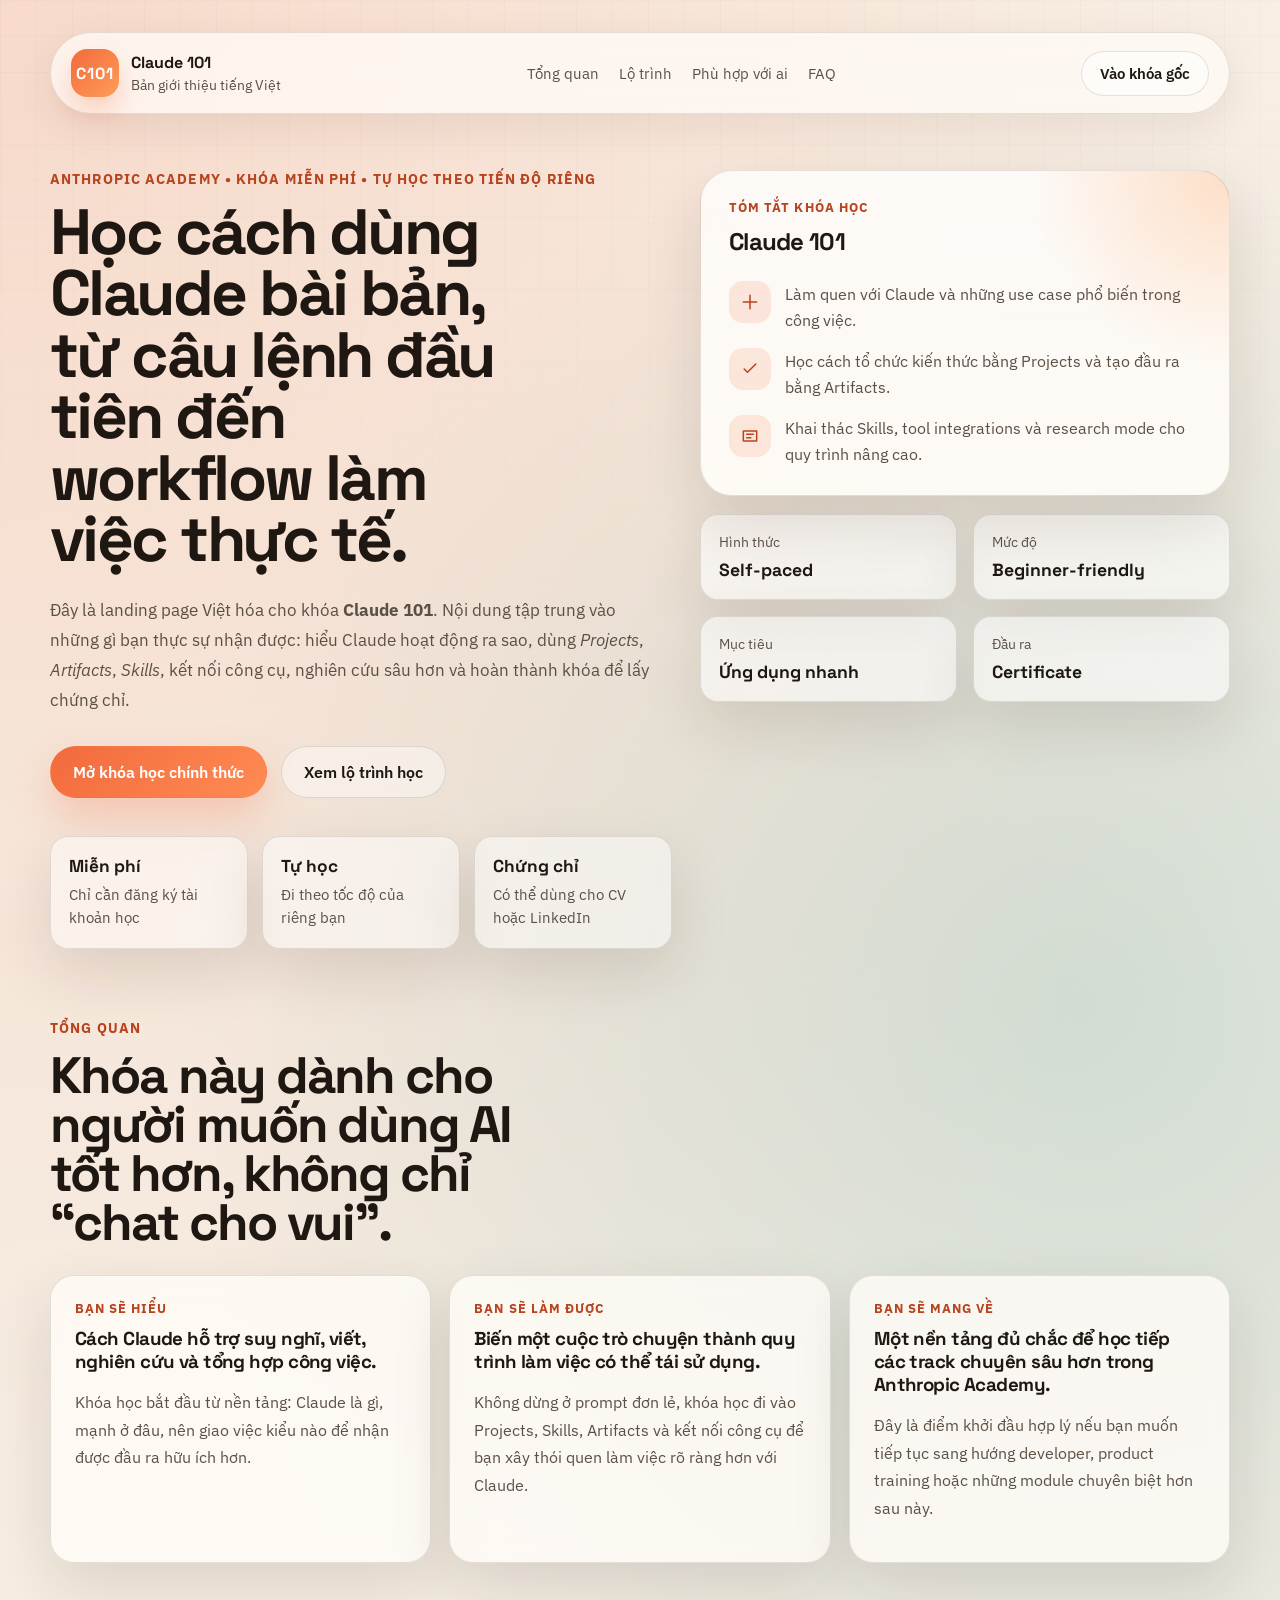
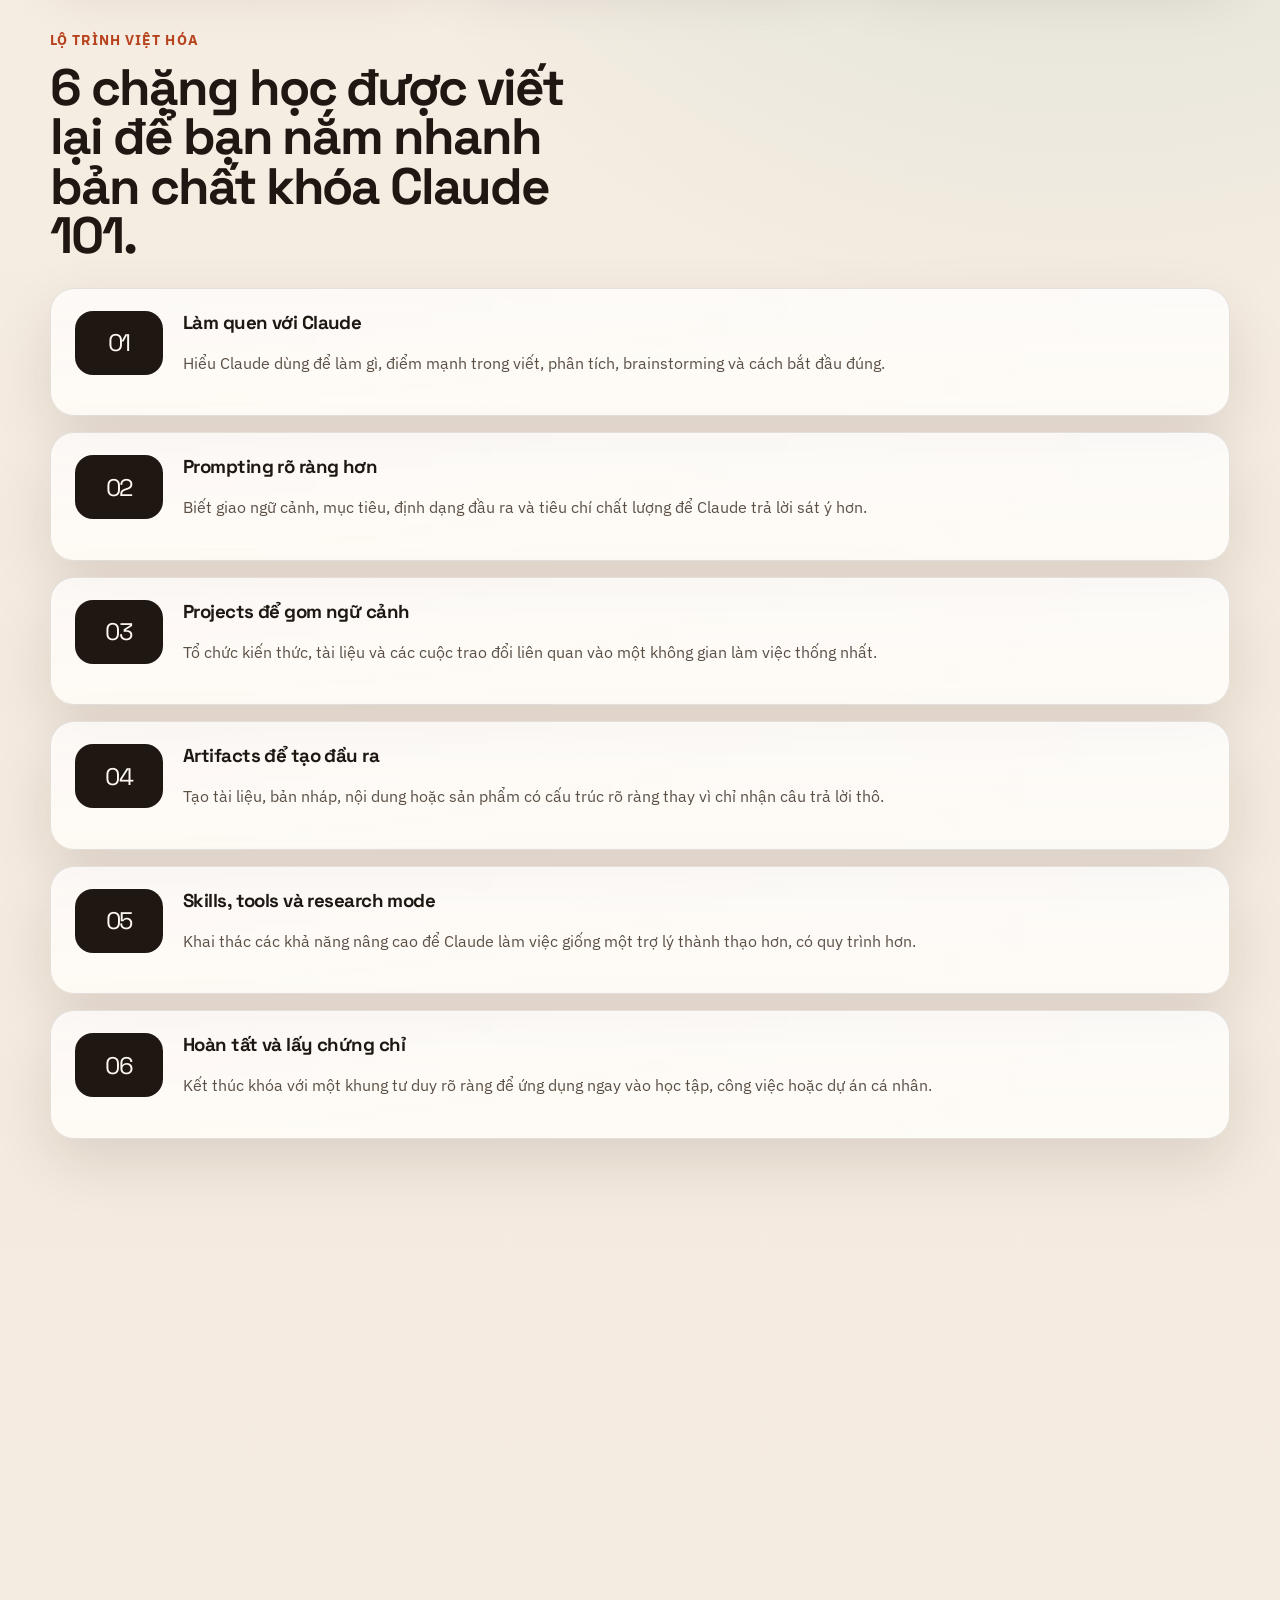
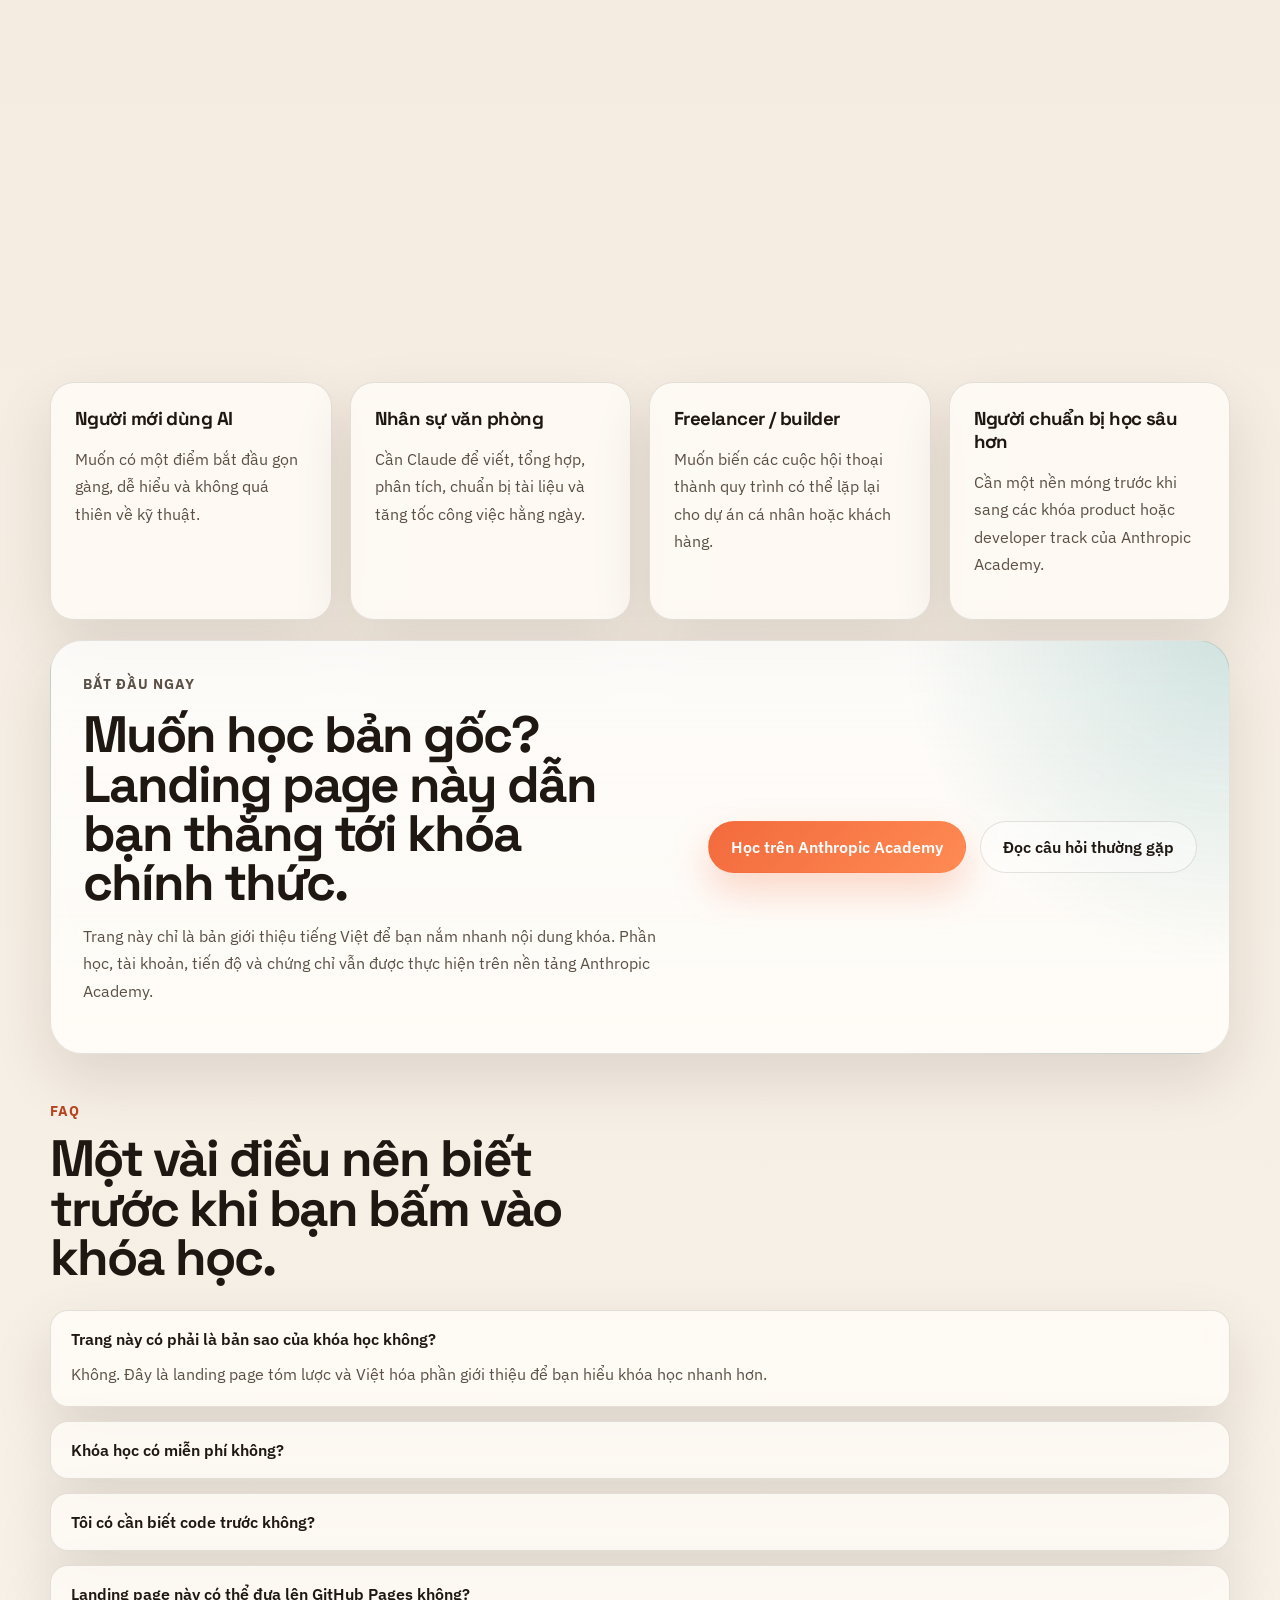
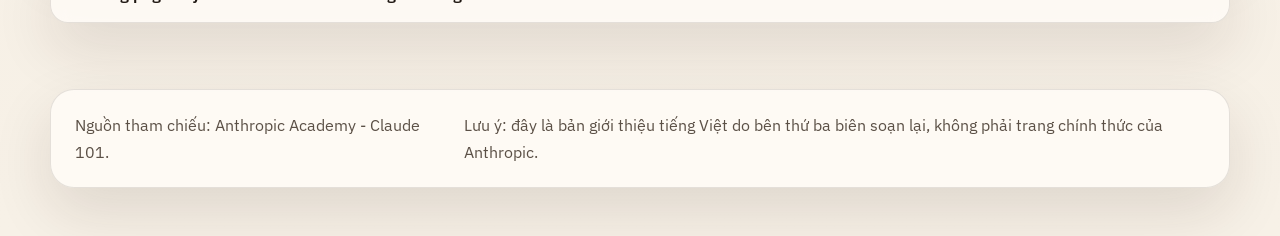
==== index.html @ 6058b3a5 "Add Claude 101 Vietnamese landing page" ====
<!DOCTYPE html>
<html lang="vi">
<head>
  <meta charset="UTF-8">
  <meta name="viewport" content="width=device-width, initial-scale=1.0">
  <title>Claude 101 | Landing Page Việt Hóa</title>
  <meta
    name="description"
    content="Landing page tiếng Việt cho khóa học Claude 101 từ Anthropic Academy: tóm lược nội dung, lộ trình học, giá trị nhận được và đường dẫn học chính thức."
  >
  <meta name="theme-color" content="#f26a3d">
  <meta property="og:title" content="Claude 101 | Landing Page Việt Hóa">
  <meta
    property="og:description"
    content="Tìm hiểu khóa Claude 101 bằng tiếng Việt với phần giới thiệu, lộ trình và nút truy cập khóa học gốc."
  >
  <meta property="og:type" content="website">
  <link rel="preconnect" href="https://fonts.googleapis.com">
  <link rel="preconnect" href="https://fonts.gstatic.com" crossorigin>
  <link
    href="https://fonts.googleapis.com/css2?family=IBM+Plex+Sans:wght@400;500;600;700&family=Space+Grotesk:wght@500;700&display=swap"
    rel="stylesheet"
  >
  <link rel="stylesheet" href="./styles.css">
</head>
<body>
  <div class="page-shell">
    <header class="site-header">
      <nav class="topbar">
        <a class="brand" href="#top" aria-label="Claude 101 tiếng Việt">
          <span class="brand-mark">C101</span>
          <span class="brand-copy">
            <strong>Claude 101</strong>
            <span>Bản giới thiệu tiếng Việt</span>
          </span>
        </a>

        <div class="topbar-links">
          <a href="#overview">Tổng quan</a>
          <a href="#curriculum">Lộ trình</a>
          <a href="#audience">Phù hợp với ai</a>
          <a href="#faq">FAQ</a>
        </div>

        <a class="button button-small button-ghost" href="https://anthropic.skilljar.com/claude-101" target="_blank" rel="noreferrer">
          Vào khóa gốc
        </a>
      </nav>
    </header>

    <main id="top">
      <section class="hero">
        <div class="hero-copy" data-reveal>
          <p class="eyebrow">Anthropic Academy • khóa miễn phí • tự học theo tiến độ riêng</p>
          <h1>Học cách dùng Claude bài bản, từ câu lệnh đầu tiên đến workflow làm việc thực tế.</h1>
          <p class="hero-text">
            Đây là landing page Việt hóa cho khóa <strong>Claude 101</strong>. Nội dung tập trung vào
            những gì bạn thực sự nhận được: hiểu Claude hoạt động ra sao, dùng
            <em>Projects</em>, <em>Artifacts</em>, <em>Skills</em>, kết nối công cụ, nghiên cứu sâu
            hơn và hoàn thành khóa để lấy chứng chỉ.
          </p>

          <div class="hero-actions">
            <a class="button button-primary" href="https://anthropic.skilljar.com/claude-101" target="_blank" rel="noreferrer">
              Mở khóa học chính thức
            </a>
            <a class="button button-secondary" href="#curriculum">
              Xem lộ trình học
            </a>
          </div>

          <div class="hero-proof">
            <div>
              <strong>Miễn phí</strong>
              <span>Chỉ cần đăng ký tài khoản học</span>
            </div>
            <div>
              <strong>Tự học</strong>
              <span>Đi theo tốc độ của riêng bạn</span>
            </div>
            <div>
              <strong>Chứng chỉ</strong>
              <span>Có thể dùng cho CV hoặc LinkedIn</span>
            </div>
          </div>
        </div>

        <aside class="hero-panel" data-reveal>
          <div class="info-card card-accent">
            <p class="card-label">Tóm tắt khóa học</p>
            <h2>Claude 101</h2>
            <ul class="feature-list">
              <li>
                <span class="feature-icon" aria-hidden="true">
                  <svg viewBox="0 0 24 24"><path d="M4 12h16M12 4v16"></path></svg>
                </span>
                Làm quen với Claude và những use case phổ biến trong công việc.
              </li>
              <li>
                <span class="feature-icon" aria-hidden="true">
                  <svg viewBox="0 0 24 24"><path d="m5 12 4 4L19 6"></path></svg>
                </span>
                Học cách tổ chức kiến thức bằng Projects và tạo đầu ra bằng Artifacts.
              </li>
              <li>
                <span class="feature-icon" aria-hidden="true">
                  <svg viewBox="0 0 24 24"><path d="M4 6h16v12H4z"></path><path d="M8 10h8M8 14h5"></path></svg>
                </span>
                Khai thác Skills, tool integrations và research mode cho quy trình nâng cao.
              </li>
            </ul>
          </div>

          <div class="metrics-grid">
            <article class="mini-card">
              <span>Hình thức</span>
              <strong>Self-paced</strong>
            </article>
            <article class="mini-card">
              <span>Mức độ</span>
              <strong>Beginner-friendly</strong>
            </article>
            <article class="mini-card">
              <span>Mục tiêu</span>
              <strong>Ứng dụng nhanh</strong>
            </article>
            <article class="mini-card">
              <span>Đầu ra</span>
              <strong>Certificate</strong>
            </article>
          </div>
        </aside>
      </section>

      <section class="section section-grid" id="overview">
        <div class="section-heading" data-reveal>
          <p class="eyebrow">Tổng quan</p>
          <h2>Khóa này dành cho người muốn dùng AI tốt hơn, không chỉ “chat cho vui”.</h2>
        </div>

        <div class="overview-grid">
          <article class="glass-card" data-reveal>
            <p class="card-kicker">Bạn sẽ hiểu</p>
            <h3>Cách Claude hỗ trợ suy nghĩ, viết, nghiên cứu và tổng hợp công việc.</h3>
            <p>
              Khóa học bắt đầu từ nền tảng: Claude là gì, mạnh ở đâu, nên giao việc kiểu nào để
              nhận được đầu ra hữu ích hơn.
            </p>
          </article>

          <article class="glass-card" data-reveal>
            <p class="card-kicker">Bạn sẽ làm được</p>
            <h3>Biến một cuộc trò chuyện thành quy trình làm việc có thể tái sử dụng.</h3>
            <p>
              Không dừng ở prompt đơn lẻ, khóa học đi vào Projects, Skills, Artifacts và kết nối công cụ
              để bạn xây thói quen làm việc rõ ràng hơn với Claude.
            </p>
          </article>

          <article class="glass-card" data-reveal>
            <p class="card-kicker">Bạn sẽ mang về</p>
            <h3>Một nền tảng đủ chắc để học tiếp các track chuyên sâu hơn trong Anthropic Academy.</h3>
            <p>
              Đây là điểm khởi đầu hợp lý nếu bạn muốn tiếp tục sang hướng developer, product training
              hoặc những module chuyên biệt hơn sau này.
            </p>
          </article>
        </div>
      </section>

      <section class="section" id="curriculum">
        <div class="section-heading" data-reveal>
          <p class="eyebrow">Lộ trình Việt hóa</p>
          <h2>6 chặng học được viết lại để bạn nắm nhanh bản chất khóa Claude 101.</h2>
        </div>

        <div class="timeline">
          <article class="timeline-item" data-reveal>
            <span class="timeline-index">01</span>
            <div>
              <h3>Làm quen với Claude</h3>
              <p>Hiểu Claude dùng để làm gì, điểm mạnh trong viết, phân tích, brainstorming và cách bắt đầu đúng.</p>
            </div>
          </article>

          <article class="timeline-item" data-reveal>
            <span class="timeline-index">02</span>
            <div>
              <h3>Prompting rõ ràng hơn</h3>
              <p>Biết giao ngữ cảnh, mục tiêu, định dạng đầu ra và tiêu chí chất lượng để Claude trả lời sát ý hơn.</p>
            </div>
          </article>

          <article class="timeline-item" data-reveal>
            <span class="timeline-index">03</span>
            <div>
              <h3>Projects để gom ngữ cảnh</h3>
              <p>Tổ chức kiến thức, tài liệu và các cuộc trao đổi liên quan vào một không gian làm việc thống nhất.</p>
            </div>
          </article>

          <article class="timeline-item" data-reveal>
            <span class="timeline-index">04</span>
            <div>
              <h3>Artifacts để tạo đầu ra</h3>
              <p>Tạo tài liệu, bản nháp, nội dung hoặc sản phẩm có cấu trúc rõ ràng thay vì chỉ nhận câu trả lời thô.</p>
            </div>
          </article>

          <article class="timeline-item" data-reveal>
            <span class="timeline-index">05</span>
            <div>
              <h3>Skills, tools và research mode</h3>
              <p>Khai thác các khả năng nâng cao để Claude làm việc giống một trợ lý thành thạo hơn, có quy trình hơn.</p>
            </div>
          </article>

          <article class="timeline-item" data-reveal>
            <span class="timeline-index">06</span>
            <div>
              <h3>Hoàn tất và lấy chứng chỉ</h3>
              <p>Kết thúc khóa với một khung tư duy rõ ràng để ứng dụng ngay vào học tập, công việc hoặc dự án cá nhân.</p>
            </div>
          </article>
        </div>
      </section>

      <section class="section split-section">
        <div class="section-heading" data-reveal>
          <p class="eyebrow">Bạn nhận được gì</p>
          <h2>Một khóa nhập môn nhưng đủ thực dụng để dùng ngay sau khi học xong.</h2>
        </div>

        <div class="split-grid">
          <article class="result-card" data-reveal>
            <h3>Ba năng lực cốt lõi</h3>
            <ul>
              <li>Biết cách đặt bài toán để Claude hỗ trợ tốt hơn.</li>
              <li>Tổ chức ngữ cảnh và tài nguyên bằng Projects.</li>
              <li>Tạo đầu ra có thể chia sẻ, chỉnh sửa và tái sử dụng.</li>
            </ul>
          </article>

          <article class="result-card" data-reveal>
            <h3>Bộ tính năng đáng chú ý</h3>
            <ul>
              <li>Artifacts cho tài liệu và nội dung hoàn chỉnh hơn.</li>
              <li>Skills và tool integrations cho workflow nâng cao.</li>
              <li>Research mode cho các tác vụ đào sâu thông tin.</li>
            </ul>
          </article>
        </div>
      </section>

      <section class="section" id="audience">
        <div class="section-heading" data-reveal>
          <p class="eyebrow">Phù hợp với ai</p>
          <h2>Nếu bạn thuộc một trong bốn nhóm này, khóa học sẽ rất đáng bắt đầu.</h2>
        </div>

        <div class="audience-grid">
          <article class="audience-card" data-reveal>
            <h3>Người mới dùng AI</h3>
            <p>Muốn có một điểm bắt đầu gọn gàng, dễ hiểu và không quá thiên về kỹ thuật.</p>
          </article>
          <article class="audience-card" data-reveal>
            <h3>Nhân sự văn phòng</h3>
            <p>Cần Claude để viết, tổng hợp, phân tích, chuẩn bị tài liệu và tăng tốc công việc hằng ngày.</p>
          </article>
          <article class="audience-card" data-reveal>
            <h3>Freelancer / builder</h3>
            <p>Muốn biến các cuộc hội thoại thành quy trình có thể lặp lại cho dự án cá nhân hoặc khách hàng.</p>
          </article>
          <article class="audience-card" data-reveal>
            <h3>Người chuẩn bị học sâu hơn</h3>
            <p>Cần một nền móng trước khi sang các khóa product hoặc developer track của Anthropic Academy.</p>
          </article>
        </div>
      </section>

      <section class="section cta-section" data-reveal>
        <div class="cta-copy">
          <p class="eyebrow">Bắt đầu ngay</p>
          <h2>Muốn học bản gốc? Landing page này dẫn bạn thẳng tới khóa chính thức.</h2>
          <p>
            Trang này chỉ là bản giới thiệu tiếng Việt để bạn nắm nhanh nội dung khóa. Phần học,
            tài khoản, tiến độ và chứng chỉ vẫn được thực hiện trên nền tảng Anthropic Academy.
          </p>
        </div>

        <div class="cta-actions">
          <a class="button button-primary" href="https://anthropic.skilljar.com/claude-101" target="_blank" rel="noreferrer">
            Học trên Anthropic Academy
          </a>
          <a class="button button-secondary" href="#faq">
            Đọc câu hỏi thường gặp
          </a>
        </div>
      </section>

      <section class="section faq-section" id="faq">
        <div class="section-heading" data-reveal>
          <p class="eyebrow">FAQ</p>
          <h2>Một vài điều nên biết trước khi bạn bấm vào khóa học.</h2>
        </div>

        <div class="faq-list" data-reveal>
          <details open>
            <summary>Trang này có phải là bản sao của khóa học không?</summary>
            <p>Không. Đây là landing page tóm lược và Việt hóa phần giới thiệu để bạn hiểu khóa học nhanh hơn.</p>
          </details>
          <details>
            <summary>Khóa học có miễn phí không?</summary>
            <p>Theo mô tả công khai của Anthropic Academy, khóa học được cung cấp miễn phí và có chứng chỉ hoàn thành.</p>
          </details>
          <details>
            <summary>Tôi có cần biết code trước không?</summary>
            <p>Không bắt buộc. Claude 101 thiên về nhập môn và ứng dụng thực tế, phù hợp cả với người chưa có nền tảng kỹ thuật.</p>
          </details>
          <details>
            <summary>Landing page này có thể đưa lên GitHub Pages không?</summary>
            <p>Có. Repo đã được cấu hình theo kiểu static site để triển khai trực tiếp bằng GitHub Pages.</p>
          </details>
        </div>
      </section>
    </main>

    <footer class="site-footer">
      <p>
        Nguồn tham chiếu:
        <a href="https://anthropic.skilljar.com/claude-101" target="_blank" rel="noreferrer">Anthropic Academy - Claude 101</a>.
      </p>
      <p>
        Lưu ý: đây là bản giới thiệu tiếng Việt do bên thứ ba biên soạn lại, không phải trang chính thức của Anthropic.
      </p>
    </footer>
  </div>

  <script src="./script.js"></script>
</body>
</html>
---- styles.css ----
:root {
  --bg: #f5efe5;
  --bg-soft: rgba(255, 252, 247, 0.72);
  --panel: rgba(255, 252, 247, 0.82);
  --surface: #fffaf2;
  --surface-strong: #fffefb;
  --line: rgba(41, 32, 24, 0.12);
  --text: #1f1812;
  --muted: #5b5046;
  --accent: #f26a3d;
  --accent-dark: #b7441f;
  --secondary: #0f7c78;
  --shadow: 0 24px 60px rgba(50, 27, 14, 0.12);
  --radius-xl: 32px;
  --radius-lg: 24px;
  --radius-md: 18px;
  --max-width: 1180px;
}

* {
  box-sizing: border-box;
}

html {
  scroll-behavior: smooth;
}

body {
  margin: 0;
  font-family: "IBM Plex Sans", sans-serif;
  color: var(--text);
  background:
    radial-gradient(circle at top left, rgba(242, 106, 61, 0.18), transparent 30%),
    radial-gradient(circle at 85% 20%, rgba(15, 124, 120, 0.16), transparent 22%),
    linear-gradient(180deg, #f8f3ea 0%, #f4eadf 48%, #f7f1e7 100%);
  min-height: 100vh;
}

body::before {
  content: "";
  position: fixed;
  inset: 0;
  pointer-events: none;
  background-image:
    linear-gradient(rgba(31, 24, 18, 0.03) 1px, transparent 1px),
    linear-gradient(90deg, rgba(31, 24, 18, 0.03) 1px, transparent 1px);
  background-size: 36px 36px;
  mask-image: linear-gradient(180deg, rgba(0, 0, 0, 0.5), transparent 85%);
}

a {
  color: inherit;
  text-decoration: none;
}

img,
svg {
  display: block;
}

button,
a {
  -webkit-tap-highlight-color: transparent;
}

.page-shell {
  width: min(calc(100% - 32px), var(--max-width));
  margin: 0 auto;
  padding-bottom: 48px;
}

.site-header {
  position: sticky;
  top: 16px;
  z-index: 30;
  padding-top: 16px;
}

.topbar {
  display: flex;
  align-items: center;
  justify-content: space-between;
  gap: 20px;
  padding: 16px 20px;
  border: 1px solid var(--line);
  border-radius: 999px;
  background: rgba(255, 252, 247, 0.76);
  backdrop-filter: blur(18px);
  box-shadow: 0 12px 40px rgba(50, 27, 14, 0.08);
}

.brand {
  display: inline-flex;
  align-items: center;
  gap: 12px;
  min-width: 0;
}

.brand-mark {
  display: grid;
  place-items: center;
  width: 48px;
  height: 48px;
  border-radius: 16px;
  background: linear-gradient(135deg, var(--accent) 0%, #ff9d57 100%);
  color: #fff;
  font-family: "Space Grotesk", sans-serif;
  font-weight: 700;
  letter-spacing: 0.06em;
  box-shadow: 0 14px 28px rgba(242, 106, 61, 0.28);
}

.brand-copy {
  display: flex;
  flex-direction: column;
  gap: 2px;
  font-size: 0.9rem;
  color: var(--muted);
}

.brand-copy strong {
  color: var(--text);
  font-family: "Space Grotesk", sans-serif;
  font-size: 1rem;
}

.topbar-links {
  display: inline-flex;
  align-items: center;
  gap: 20px;
  color: var(--muted);
  font-size: 0.95rem;
}

.topbar-links a {
  transition: color 180ms ease;
}

.topbar-links a:hover,
.topbar-links a:focus-visible {
  color: var(--text);
}

.button {
  display: inline-flex;
  align-items: center;
  justify-content: center;
  gap: 10px;
  padding: 15px 22px;
  border-radius: 999px;
  border: 1px solid transparent;
  font-weight: 600;
  transition:
    transform 180ms ease,
    box-shadow 180ms ease,
    border-color 180ms ease,
    background 180ms ease;
  cursor: pointer;
}

.button:hover,
.button:focus-visible {
  transform: translateY(-1px);
}

.button-primary {
  background: linear-gradient(135deg, var(--accent) 0%, #ff8b53 100%);
  color: #fff;
  box-shadow: 0 18px 38px rgba(242, 106, 61, 0.26);
}

.button-primary:hover,
.button-primary:focus-visible {
  box-shadow: 0 22px 48px rgba(242, 106, 61, 0.3);
}

.button-secondary,
.button-ghost {
  border-color: var(--line);
  background: rgba(255, 255, 255, 0.42);
  color: var(--text);
}

.button-small {
  padding: 12px 18px;
  font-size: 0.94rem;
}

.hero {
  display: grid;
  grid-template-columns: 1.08fr 0.92fr;
  gap: 28px;
  padding: 72px 0 54px;
}

.hero-copy,
.hero-panel,
.section,
.site-footer {
  position: relative;
}

.eyebrow {
  margin: 0 0 14px;
  color: var(--accent-dark);
  font-size: 0.86rem;
  letter-spacing: 0.08em;
  text-transform: uppercase;
  font-weight: 700;
}

.hero h1,
.section-heading h2,
.cta-copy h2 {
  margin: 0;
  font-family: "Space Grotesk", sans-serif;
  letter-spacing: -0.04em;
  line-height: 0.96;
}

.hero h1 {
  font-size: clamp(3rem, 5vw, 5.6rem);
  max-width: 12ch;
}

.hero-text {
  max-width: 60ch;
  margin: 24px 0 0;
  font-size: 1.08rem;
  line-height: 1.75;
  color: var(--muted);
}

.hero-actions {
  display: flex;
  flex-wrap: wrap;
  gap: 14px;
  margin-top: 30px;
}

.hero-proof {
  display: grid;
  grid-template-columns: repeat(3, minmax(0, 1fr));
  gap: 14px;
  margin-top: 38px;
}

.hero-proof div,
.mini-card,
.glass-card,
.result-card,
.audience-card,
.cta-section,
.faq-list details,
.site-footer,
.info-card {
  border: 1px solid var(--line);
  box-shadow: var(--shadow);
}

.hero-proof div {
  padding: 18px;
  border-radius: var(--radius-md);
  background: rgba(255, 255, 255, 0.48);
}

.hero-proof strong {
  display: block;
  margin-bottom: 6px;
  font-family: "Space Grotesk", sans-serif;
  font-size: 1.08rem;
}

.hero-proof span {
  color: var(--muted);
  font-size: 0.95rem;
  line-height: 1.55;
}

.hero-panel {
  display: flex;
  flex-direction: column;
  gap: 18px;
}

.info-card,
.glass-card,
.result-card,
.audience-card,
.cta-section,
.faq-list details,
.site-footer {
  background: var(--panel);
  backdrop-filter: blur(10px);
}

.info-card {
  padding: 28px;
  border-radius: var(--radius-xl);
}

.card-accent {
  background:
    radial-gradient(circle at top right, rgba(255, 157, 87, 0.3), transparent 32%),
    linear-gradient(180deg, rgba(255, 255, 255, 0.76), rgba(255, 252, 247, 0.92));
}

.card-label,
.card-kicker {
  margin: 0 0 10px;
  color: var(--accent-dark);
  font-size: 0.82rem;
  letter-spacing: 0.08em;
  text-transform: uppercase;
  font-weight: 700;
}

.info-card h2,
.glass-card h3,
.timeline-item h3,
.result-card h3,
.audience-card h3 {
  margin: 0;
  font-family: "Space Grotesk", sans-serif;
  letter-spacing: -0.03em;
}

.feature-list {
  list-style: none;
  margin: 24px 0 0;
  padding: 0;
  display: grid;
  gap: 14px;
}

.feature-list li {
  display: grid;
  grid-template-columns: 42px 1fr;
  gap: 14px;
  align-items: start;
  line-height: 1.65;
  color: var(--muted);
}

.feature-icon {
  display: grid;
  place-items: center;
  width: 42px;
  height: 42px;
  border-radius: 14px;
  background: rgba(242, 106, 61, 0.14);
  color: var(--accent-dark);
}

.feature-icon svg {
  width: 20px;
  height: 20px;
  stroke: currentColor;
  stroke-width: 1.8;
  fill: none;
  stroke-linecap: round;
  stroke-linejoin: round;
}

.metrics-grid {
  display: grid;
  grid-template-columns: repeat(2, minmax(0, 1fr));
  gap: 16px;
}

.mini-card {
  padding: 18px;
  border-radius: var(--radius-md);
  background: rgba(255, 255, 255, 0.56);
}

.mini-card span {
  display: block;
  margin-bottom: 8px;
  color: var(--muted);
  font-size: 0.86rem;
}

.mini-card strong {
  font-family: "Space Grotesk", sans-serif;
  font-size: 1.1rem;
}

.section {
  padding: 48px 0 20px;
}

.section-grid {
  padding-top: 16px;
}

.section-heading {
  margin-bottom: 28px;
}

.section-heading h2,
.cta-copy h2 {
  font-size: clamp(2.2rem, 4vw, 3.6rem);
  max-width: 16ch;
}

.overview-grid,
.split-grid,
.audience-grid {
  display: grid;
  gap: 18px;
}

.overview-grid {
  grid-template-columns: repeat(3, minmax(0, 1fr));
}

.glass-card {
  padding: 24px;
  border-radius: var(--radius-lg);
}

.glass-card p:last-child,
.timeline-item p,
.result-card li,
.audience-card p,
.cta-copy p,
.faq-list p {
  color: var(--muted);
  line-height: 1.72;
}

.timeline {
  display: grid;
  gap: 16px;
}

.timeline-item {
  display: grid;
  grid-template-columns: 88px 1fr;
  gap: 20px;
  align-items: start;
  padding: 22px 24px;
  border: 1px solid var(--line);
  border-radius: var(--radius-lg);
  background:
    linear-gradient(180deg, rgba(255, 255, 255, 0.78), rgba(255, 252, 247, 0.92)),
    linear-gradient(90deg, rgba(242, 106, 61, 0.08), transparent);
  box-shadow: var(--shadow);
}

.timeline-index {
  display: inline-flex;
  align-items: center;
  justify-content: center;
  min-height: 64px;
  border-radius: 18px;
  background: #1f1812;
  color: #fff9f2;
  font-family: "Space Grotesk", sans-serif;
  font-size: 1.5rem;
  letter-spacing: -0.05em;
}

.split-grid {
  grid-template-columns: repeat(2, minmax(0, 1fr));
}

.result-card,
.audience-card {
  padding: 24px;
  border-radius: var(--radius-lg);
}

.result-card ul,
.audience-card ul {
  margin: 18px 0 0;
  padding-left: 18px;
}

.result-card li + li {
  margin-top: 10px;
}

.audience-grid {
  grid-template-columns: repeat(4, minmax(0, 1fr));
}

.cta-section {
  display: grid;
  grid-template-columns: 1fr auto;
  gap: 24px;
  align-items: center;
  padding: 32px;
  border-radius: var(--radius-xl);
  background:
    radial-gradient(circle at top right, rgba(15, 124, 120, 0.18), transparent 26%),
    linear-gradient(180deg, rgba(255, 255, 255, 0.76), rgba(255, 252, 247, 0.94));
}

.cta-copy p {
  max-width: 58ch;
}

.cta-actions {
  display: flex;
  flex-wrap: wrap;
  gap: 14px;
  justify-content: flex-end;
}

.faq-list {
  display: grid;
  gap: 14px;
}

.faq-list details {
  padding: 18px 20px;
  border-radius: var(--radius-md);
}

.faq-list summary {
  cursor: pointer;
  font-weight: 600;
  list-style: none;
}

.faq-list summary::-webkit-details-marker {
  display: none;
}

.faq-list p {
  margin: 12px 0 0;
}

.site-footer {
  display: flex;
  justify-content: space-between;
  gap: 24px;
  margin-top: 46px;
  padding: 22px 24px;
  border-radius: 24px;
}

.site-footer p {
  margin: 0;
  color: var(--muted);
  line-height: 1.65;
}

[data-reveal] {
  opacity: 0;
  transform: translateY(22px);
  transition:
    opacity 600ms ease,
    transform 600ms ease;
}

[data-reveal].is-visible {
  opacity: 1;
  transform: translateY(0);
}

@media (max-width: 1100px) {
  .hero,
  .cta-section,
  .overview-grid,
  .audience-grid {
    grid-template-columns: 1fr;
  }

  .split-grid {
    grid-template-columns: 1fr;
  }

  .topbar {
    border-radius: 28px;
    flex-wrap: wrap;
  }

  .topbar-links {
    order: 3;
    width: 100%;
    justify-content: space-between;
    padding-top: 4px;
  }
}

@media (max-width: 760px) {
  .page-shell {
    width: min(calc(100% - 20px), var(--max-width));
  }

  .site-header {
    top: 10px;
  }

  .topbar {
    padding: 14px;
  }

  .topbar-links {
    gap: 14px;
    overflow-x: auto;
    justify-content: flex-start;
    padding-bottom: 4px;
  }

  .hero {
    gap: 22px;
    padding-top: 42px;
  }

  .hero h1 {
    max-width: 100%;
  }

  .hero-proof,
  .metrics-grid,
  .audience-grid {
    grid-template-columns: 1fr;
  }

  .timeline-item {
    grid-template-columns: 1fr;
  }

  .timeline-index {
    min-height: 54px;
    width: 72px;
  }

  .cta-actions {
    justify-content: flex-start;
  }

  .site-footer {
    flex-direction: column;
  }
}

@media (prefers-reduced-motion: reduce) {
  html {
    scroll-behavior: auto;
  }

  * {
    transition: none !important;
    animation: none !important;
  }

  [data-reveal] {
    opacity: 1;
    transform: none;
  }
}
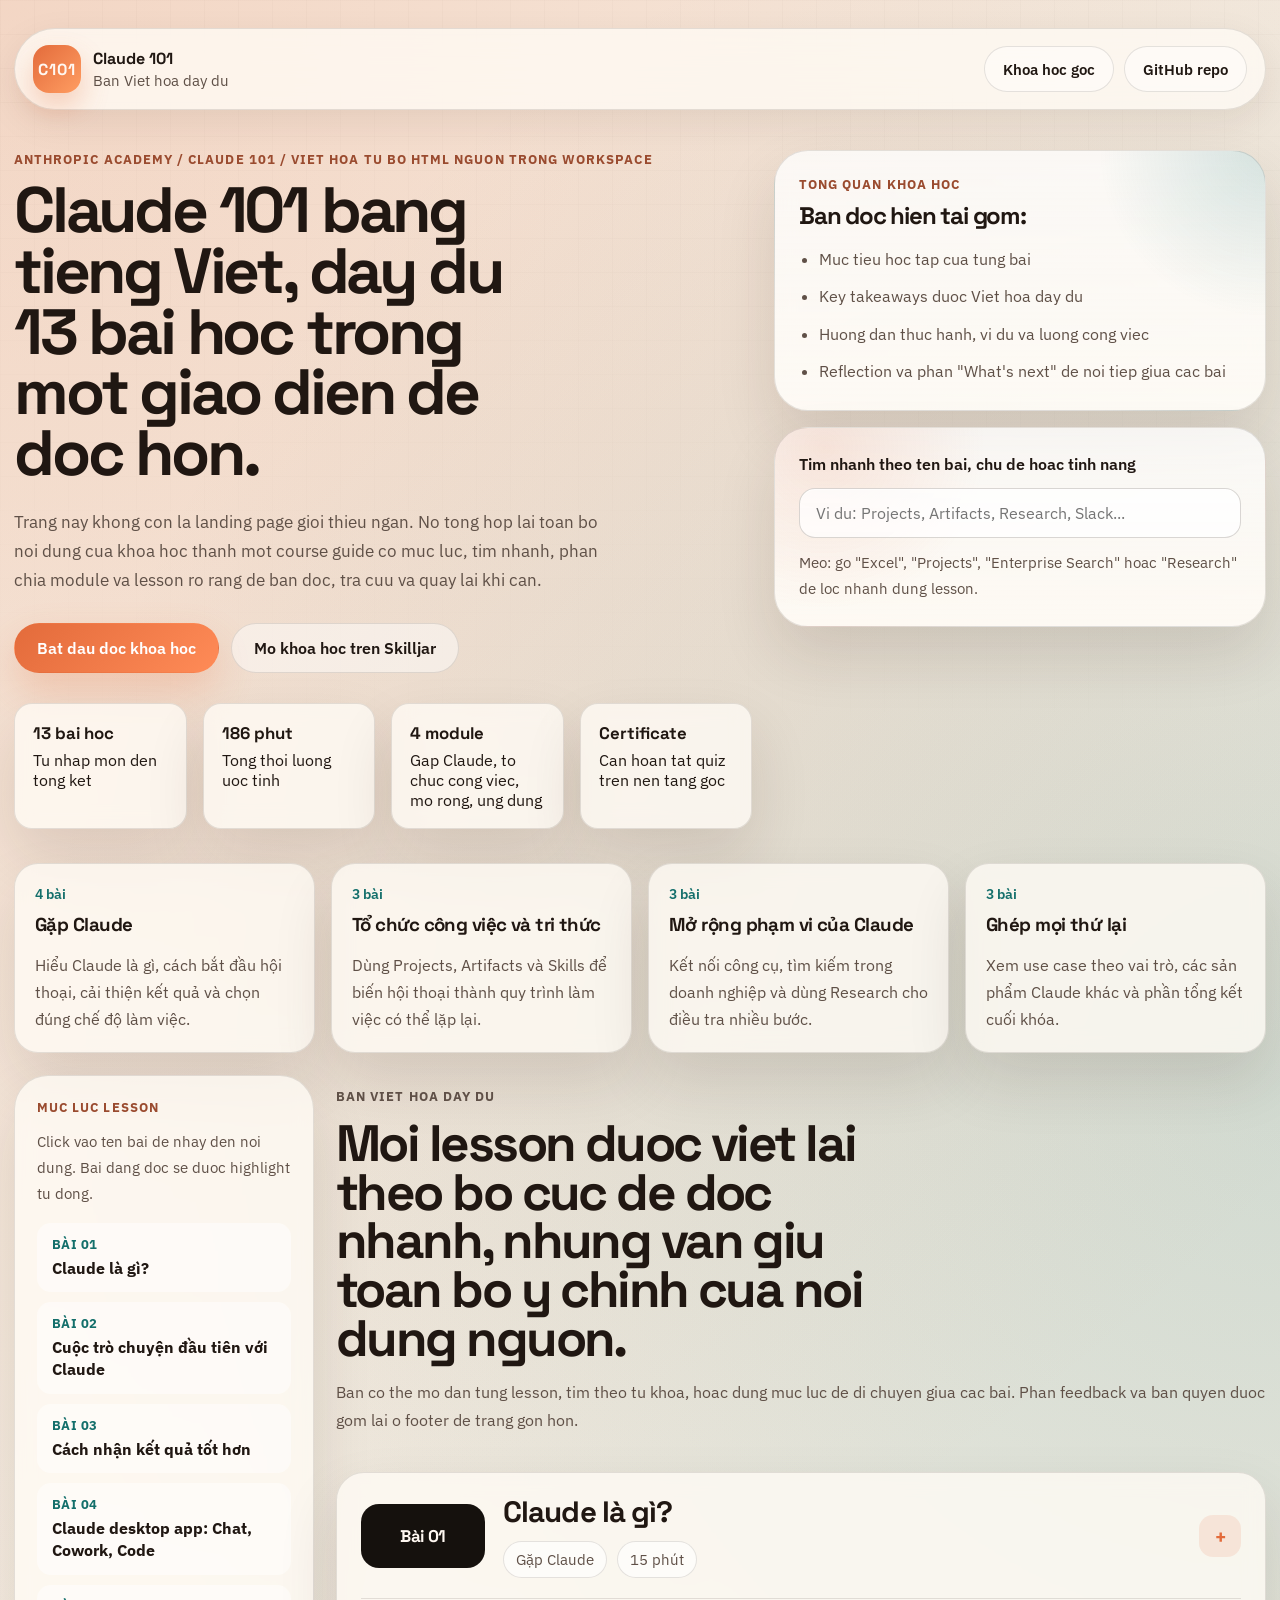
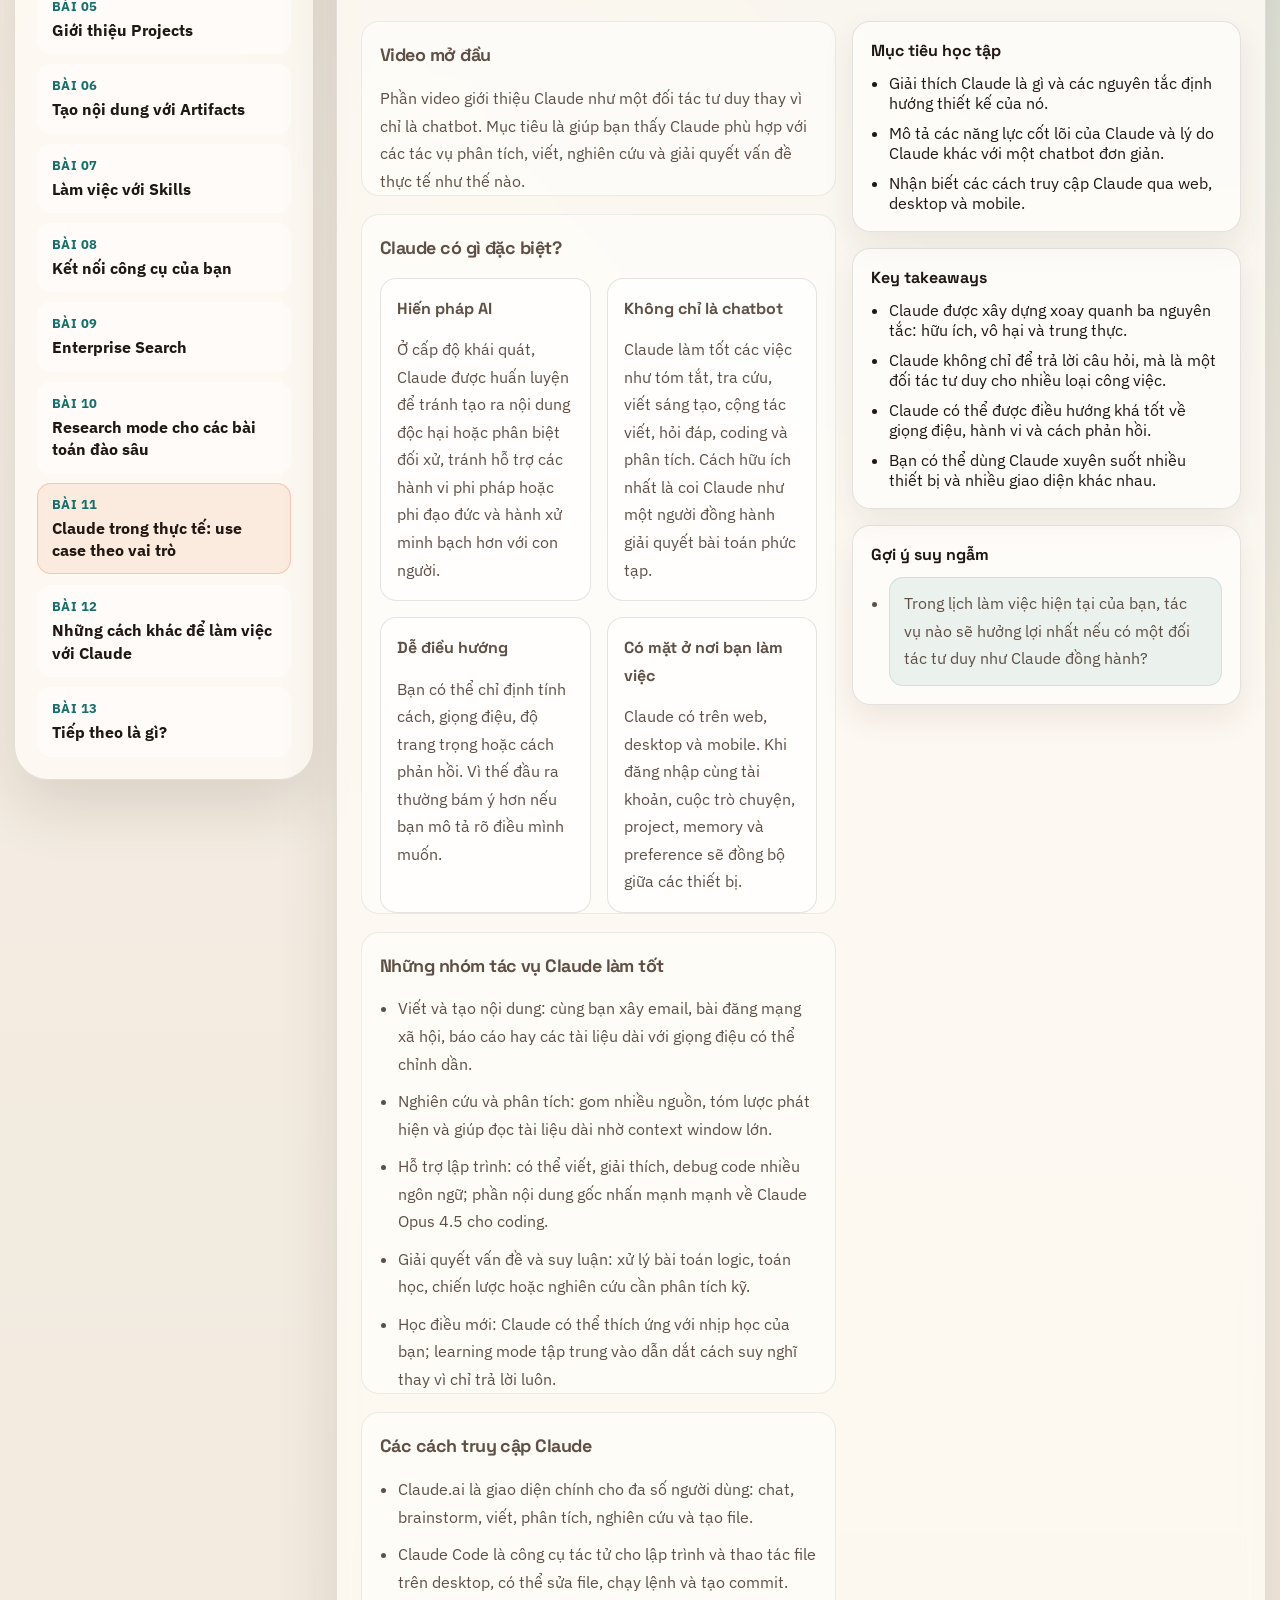
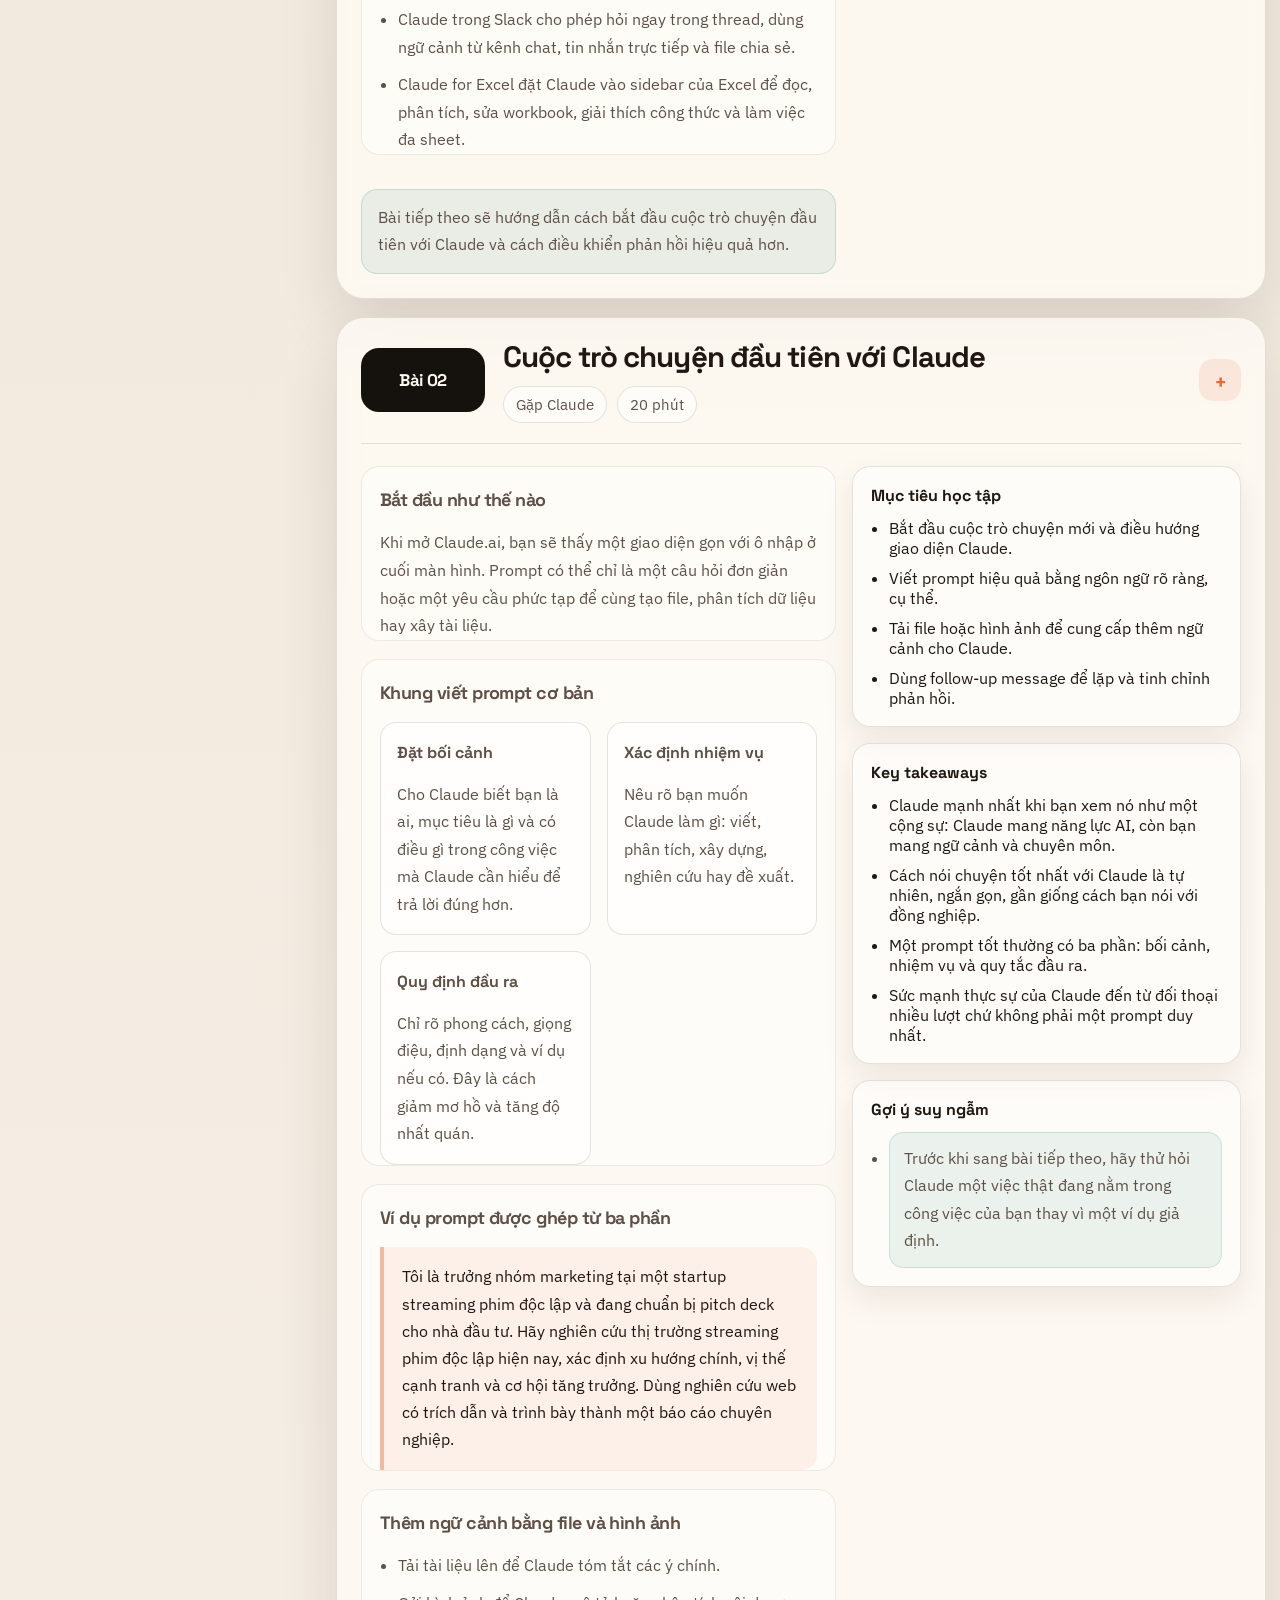
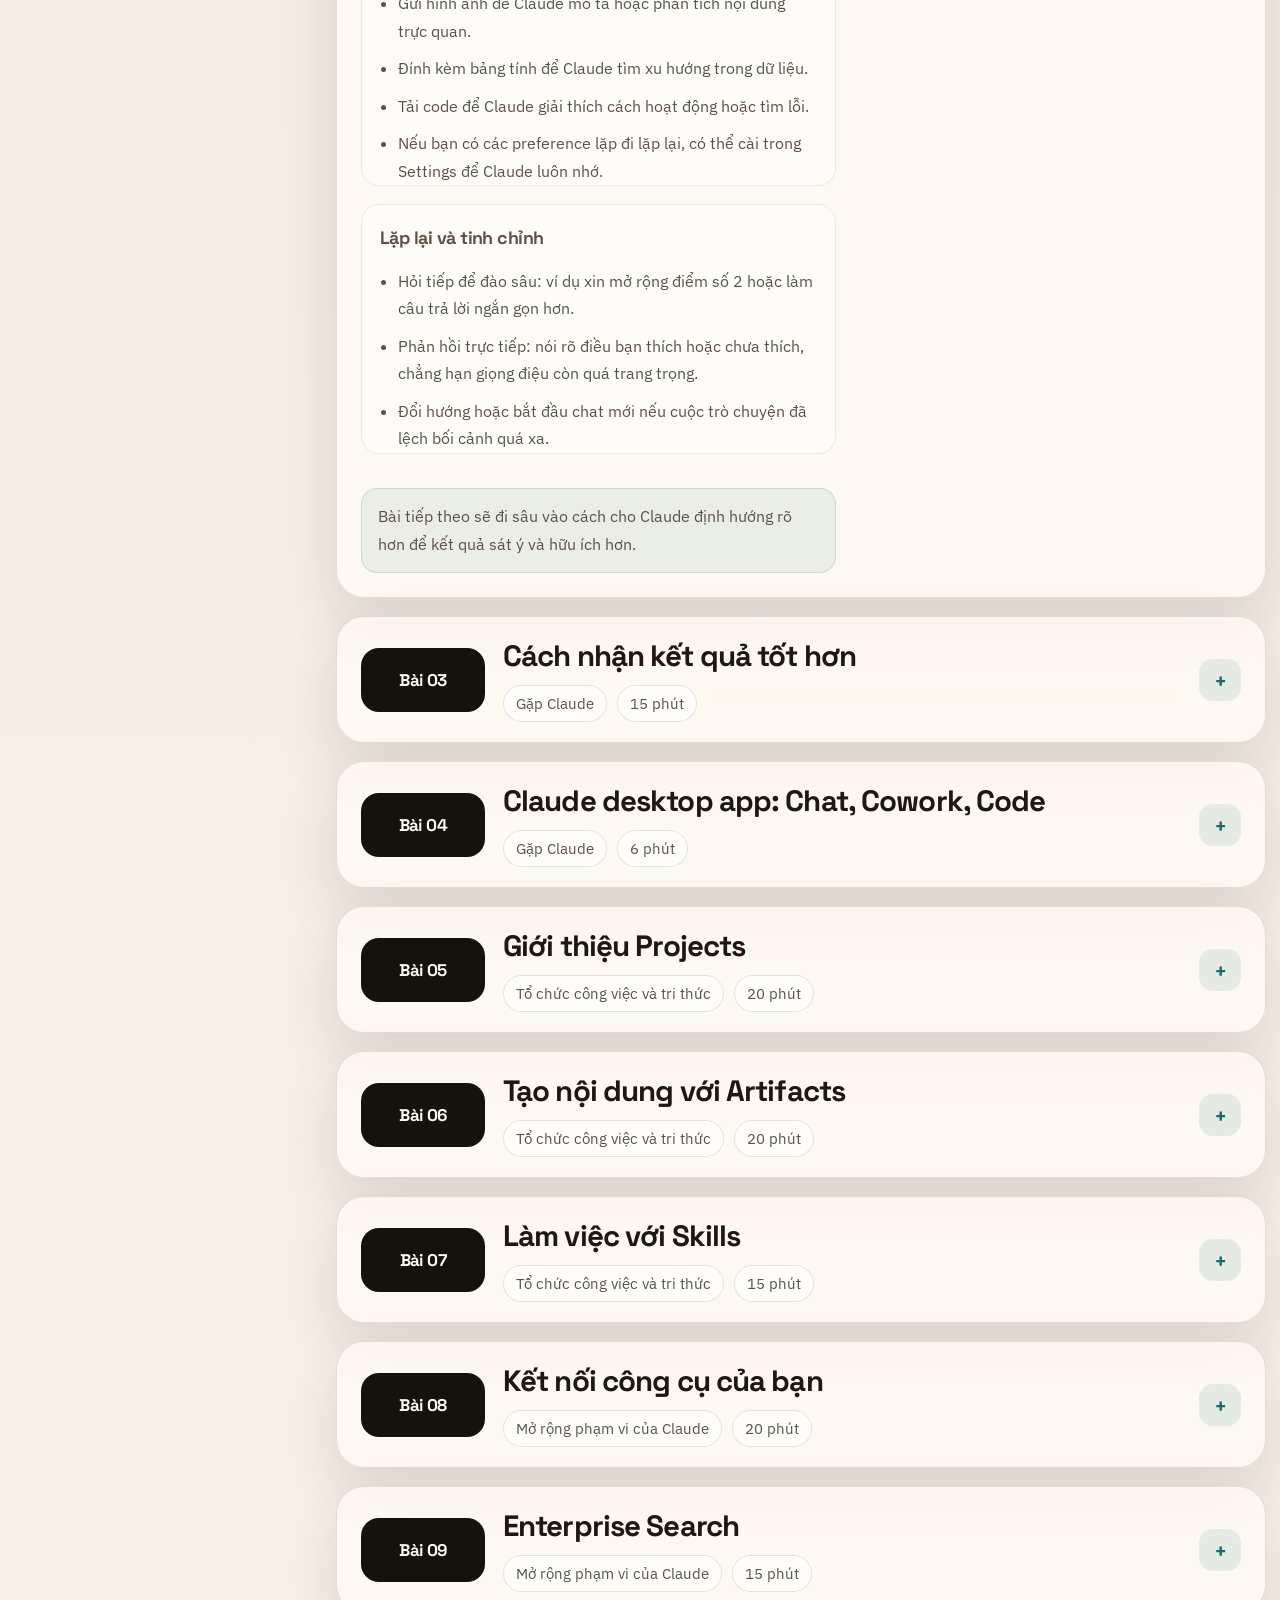
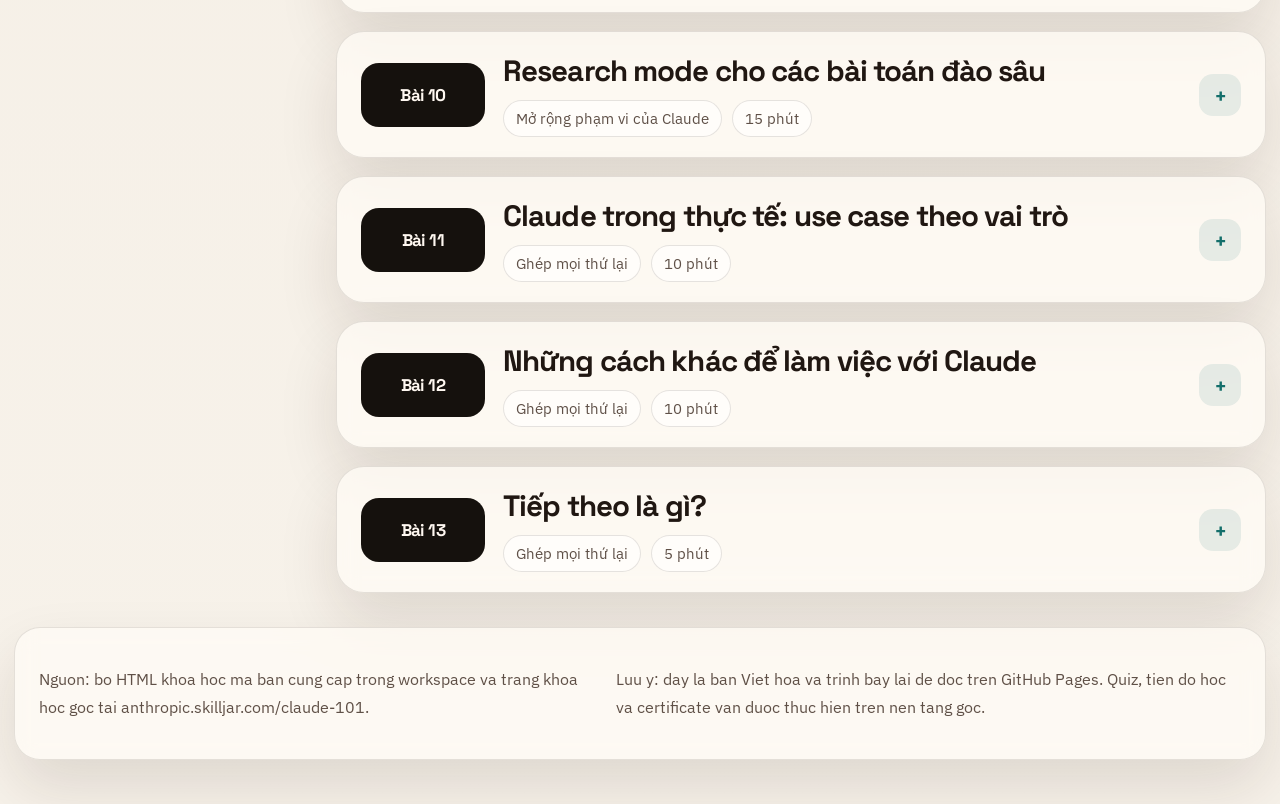
==== commit 3985b8e5: "Expand site into full Vietnamese course guide" ====
--- a/index.html
+++ b/index.html
@@ -3,16 +3,16 @@
 <head>
   <meta charset="UTF-8">
   <meta name="viewport" content="width=device-width, initial-scale=1.0">
-  <title>Claude 101 | Landing Page Việt Hóa</title>
+  <title>Claude 101 Tieng Viet | Course Guide Day Du</title>
   <meta
     name="description"
-    content="Landing page tiếng Việt cho khóa học Claude 101 từ Anthropic Academy: tóm lược nội dung, lộ trình học, giá trị nhận được và đường dẫn học chính thức."
+    content="Ban Viet hoa day du cho khoa Claude 101, duoc tong hop tu bo HTML nguon trong workspace va trinh bay lai thanh mot course guide de doc tren GitHub Pages."
   >
-  <meta name="theme-color" content="#f26a3d">
-  <meta property="og:title" content="Claude 101 | Landing Page Việt Hóa">
+  <meta name="theme-color" content="#e36b3b">
+  <meta property="og:title" content="Claude 101 Tieng Viet">
   <meta
     property="og:description"
-    content="Tìm hiểu khóa Claude 101 bằng tiếng Việt với phần giới thiệu, lộ trình và nút truy cập khóa học gốc."
+    content="Doc toan bo noi dung Claude 101 bang tieng Viet qua 13 bai hoc, 4 module va muc luc dieu huong nhanh."
   >
   <meta property="og:type" content="website">
   <link rel="preconnect" href="https://fonts.googleapis.com">
@@ -27,315 +27,133 @@
   <div class="page-shell">
     <header class="site-header">
       <nav class="topbar">
-        <a class="brand" href="#top" aria-label="Claude 101 tiếng Việt">
+        <a class="brand" href="#top" aria-label="Claude 101 Tieng Viet">
           <span class="brand-mark">C101</span>
           <span class="brand-copy">
             <strong>Claude 101</strong>
-            <span>Bản giới thiệu tiếng Việt</span>
+            <span>Ban Viet hoa day du</span>
           </span>
         </a>
 
-        <div class="topbar-links">
-          <a href="#overview">Tổng quan</a>
-          <a href="#curriculum">Lộ trình</a>
-          <a href="#audience">Phù hợp với ai</a>
-          <a href="#faq">FAQ</a>
+        <div class="topbar-actions">
+          <a class="button button-ghost button-small" href="https://anthropic.skilljar.com/claude-101" target="_blank" rel="noreferrer">
+            Khoa hoc goc
+          </a>
+          <a class="button button-ghost button-small" href="https://github.com/thuanhuynh247/claude-101-viet-hoa" target="_blank" rel="noreferrer">
+            GitHub repo
+          </a>
         </div>
-
-        <a class="button button-small button-ghost" href="https://anthropic.skilljar.com/claude-101" target="_blank" rel="noreferrer">
-          Vào khóa gốc
-        </a>
       </nav>
     </header>
 
     <main id="top">
-      <section class="hero">
-        <div class="hero-copy" data-reveal>
-          <p class="eyebrow">Anthropic Academy • khóa miễn phí • tự học theo tiến độ riêng</p>
-          <h1>Học cách dùng Claude bài bản, từ câu lệnh đầu tiên đến workflow làm việc thực tế.</h1>
+      <section class="hero" data-reveal>
+        <div class="hero-copy">
+          <p class="eyebrow">Anthropic Academy / Claude 101 / Viet hoa tu bo HTML nguon trong workspace</p>
+          <h1>Claude 101 bang tieng Viet, day du 13 bai hoc trong mot giao dien de doc hon.</h1>
           <p class="hero-text">
-            Đây là landing page Việt hóa cho khóa <strong>Claude 101</strong>. Nội dung tập trung vào
-            những gì bạn thực sự nhận được: hiểu Claude hoạt động ra sao, dùng
-            <em>Projects</em>, <em>Artifacts</em>, <em>Skills</em>, kết nối công cụ, nghiên cứu sâu
-            hơn và hoàn thành khóa để lấy chứng chỉ.
+            Trang nay khong con la landing page gioi thieu ngan. No tong hop lai toan bo noi dung
+            cua khoa hoc thanh mot course guide co muc luc, tim nhanh, phan chia module va lesson ro rang
+            de ban doc, tra cuu va quay lai khi can.
           </p>
 
           <div class="hero-actions">
-            <a class="button button-primary" href="https://anthropic.skilljar.com/claude-101" target="_blank" rel="noreferrer">
-              Mở khóa học chính thức
+            <a class="button button-primary" href="#lessons">
+              Bat dau doc khoa hoc
             </a>
-            <a class="button button-secondary" href="#curriculum">
-              Xem lộ trình học
+            <a class="button button-secondary" href="https://anthropic.skilljar.com/claude-101" target="_blank" rel="noreferrer">
+              Mo khoa hoc tren Skilljar
             </a>
           </div>
 
-          <div class="hero-proof">
-            <div>
-              <strong>Miễn phí</strong>
-              <span>Chỉ cần đăng ký tài khoản học</span>
-            </div>
-            <div>
-              <strong>Tự học</strong>
-              <span>Đi theo tốc độ của riêng bạn</span>
-            </div>
-            <div>
-              <strong>Chứng chỉ</strong>
-              <span>Có thể dùng cho CV hoặc LinkedIn</span>
-            </div>
+          <div class="hero-stats" id="hero-stats">
+            <article>
+              <strong>13 bai hoc</strong>
+              <span>Tu nhap mon den tong ket</span>
+            </article>
+            <article>
+              <strong>186 phut</strong>
+              <span>Tong thoi luong uoc tinh</span>
+            </article>
+            <article>
+              <strong>4 module</strong>
+              <span>Gap Claude, to chuc cong viec, mo rong, ung dung</span>
+            </article>
+            <article>
+              <strong>Certificate</strong>
+              <span>Can hoan tat quiz tren nen tang goc</span>
+            </article>
           </div>
         </div>
 
-        <aside class="hero-panel" data-reveal>
-          <div class="info-card card-accent">
-            <p class="card-label">Tóm tắt khóa học</p>
-            <h2>Claude 101</h2>
-            <ul class="feature-list">
-              <li>
-                <span class="feature-icon" aria-hidden="true">
-                  <svg viewBox="0 0 24 24"><path d="M4 12h16M12 4v16"></path></svg>
-                </span>
-                Làm quen với Claude và những use case phổ biến trong công việc.
-              </li>
-              <li>
-                <span class="feature-icon" aria-hidden="true">
-                  <svg viewBox="0 0 24 24"><path d="m5 12 4 4L19 6"></path></svg>
-                </span>
-                Học cách tổ chức kiến thức bằng Projects và tạo đầu ra bằng Artifacts.
-              </li>
-              <li>
-                <span class="feature-icon" aria-hidden="true">
-                  <svg viewBox="0 0 24 24"><path d="M4 6h16v12H4z"></path><path d="M8 10h8M8 14h5"></path></svg>
-                </span>
-                Khai thác Skills, tool integrations và research mode cho quy trình nâng cao.
-              </li>
+        <aside class="hero-panel">
+          <div class="panel-card panel-card-accent">
+            <p class="panel-label">Tong quan khoa hoc</p>
+            <h2>Ban doc hien tai gom:</h2>
+            <ul class="panel-list">
+              <li>Muc tieu hoc tap cua tung bai</li>
+              <li>Key takeaways duoc Viet hoa day du</li>
+              <li>Huong dan thuc hanh, vi du va luong cong viec</li>
+              <li>Reflection va phan "What's next" de noi tiep giua cac bai</li>
             </ul>
           </div>
 
-          <div class="metrics-grid">
-            <article class="mini-card">
-              <span>Hình thức</span>
-              <strong>Self-paced</strong>
-            </article>
-            <article class="mini-card">
-              <span>Mức độ</span>
-              <strong>Beginner-friendly</strong>
-            </article>
-            <article class="mini-card">
-              <span>Mục tiêu</span>
-              <strong>Ứng dụng nhanh</strong>
-            </article>
-            <article class="mini-card">
-              <span>Đầu ra</span>
-              <strong>Certificate</strong>
-            </article>
+          <div class="panel-card search-card">
+            <label class="search-label" for="lesson-search">Tim nhanh theo ten bai, chu de hoac tinh nang</label>
+            <input
+              id="lesson-search"
+              class="search-input"
+              type="search"
+              placeholder="Vi du: Projects, Artifacts, Research, Slack..."
+              autocomplete="off"
+            >
+            <p class="search-hint">Meo: go "Excel", "Projects", "Enterprise Search" hoac "Research" de loc nhanh dung lesson.</p>
           </div>
         </aside>
       </section>
 
-      <section class="section section-grid" id="overview">
-        <div class="section-heading" data-reveal>
-          <p class="eyebrow">Tổng quan</p>
-          <h2>Khóa này dành cho người muốn dùng AI tốt hơn, không chỉ “chat cho vui”.</h2>
-        </div>
+      <section class="module-strip" id="module-strip" data-reveal></section>
 
-        <div class="overview-grid">
-          <article class="glass-card" data-reveal>
-            <p class="card-kicker">Bạn sẽ hiểu</p>
-            <h3>Cách Claude hỗ trợ suy nghĩ, viết, nghiên cứu và tổng hợp công việc.</h3>
+      <section class="course-layout">
+        <aside class="course-nav" data-reveal>
+          <div class="nav-card">
+            <p class="panel-label">Muc luc lesson</p>
+            <p class="nav-note">Click vao ten bai de nhay den noi dung. Bai dang doc se duoc highlight tu dong.</p>
+            <nav id="lesson-nav" class="lesson-nav"></nav>
+          </div>
+        </aside>
+
+        <div class="course-main">
+          <section class="section-head" data-reveal>
+            <p class="eyebrow">Ban viet hoa day du</p>
+            <h2>Moi lesson duoc viet lai theo bo cuc de doc nhanh, nhung van giu toan bo y chinh cua noi dung nguon.</h2>
             <p>
-              Khóa học bắt đầu từ nền tảng: Claude là gì, mạnh ở đâu, nên giao việc kiểu nào để
-              nhận được đầu ra hữu ích hơn.
+              Ban co the mo dan tung lesson, tim theo tu khoa, hoac dung muc luc de di chuyen giua cac bai.
+              Phan feedback va ban quyen duoc gom lai o footer de trang gon hon.
             </p>
-          </article>
+          </section>
 
-          <article class="glass-card" data-reveal>
-            <p class="card-kicker">Bạn sẽ làm được</p>
-            <h3>Biến một cuộc trò chuyện thành quy trình làm việc có thể tái sử dụng.</h3>
-            <p>
-              Không dừng ở prompt đơn lẻ, khóa học đi vào Projects, Skills, Artifacts và kết nối công cụ
-              để bạn xây thói quen làm việc rõ ràng hơn với Claude.
-            </p>
-          </article>
+          <div id="lesson-empty" class="empty-state hidden" data-reveal>
+            Khong tim thay bai nao khop voi tu khoa vua nhap. Thu tim theo ten tinh nang, vai tro hoac module.
+          </div>
 
-          <article class="glass-card" data-reveal>
-            <p class="card-kicker">Bạn sẽ mang về</p>
-            <h3>Một nền tảng đủ chắc để học tiếp các track chuyên sâu hơn trong Anthropic Academy.</h3>
-            <p>
-              Đây là điểm khởi đầu hợp lý nếu bạn muốn tiếp tục sang hướng developer, product training
-              hoặc những module chuyên biệt hơn sau này.
-            </p>
-          </article>
-        </div>
-      </section>
-
-      <section class="section" id="curriculum">
-        <div class="section-heading" data-reveal>
-          <p class="eyebrow">Lộ trình Việt hóa</p>
-          <h2>6 chặng học được viết lại để bạn nắm nhanh bản chất khóa Claude 101.</h2>
-        </div>
-
-        <div class="timeline">
-          <article class="timeline-item" data-reveal>
-            <span class="timeline-index">01</span>
-            <div>
-              <h3>Làm quen với Claude</h3>
-              <p>Hiểu Claude dùng để làm gì, điểm mạnh trong viết, phân tích, brainstorming và cách bắt đầu đúng.</p>
-            </div>
-          </article>
-
-          <article class="timeline-item" data-reveal>
-            <span class="timeline-index">02</span>
-            <div>
-              <h3>Prompting rõ ràng hơn</h3>
-              <p>Biết giao ngữ cảnh, mục tiêu, định dạng đầu ra và tiêu chí chất lượng để Claude trả lời sát ý hơn.</p>
-            </div>
-          </article>
-
-          <article class="timeline-item" data-reveal>
-            <span class="timeline-index">03</span>
-            <div>
-              <h3>Projects để gom ngữ cảnh</h3>
-              <p>Tổ chức kiến thức, tài liệu và các cuộc trao đổi liên quan vào một không gian làm việc thống nhất.</p>
-            </div>
-          </article>
-
-          <article class="timeline-item" data-reveal>
-            <span class="timeline-index">04</span>
-            <div>
-              <h3>Artifacts để tạo đầu ra</h3>
-              <p>Tạo tài liệu, bản nháp, nội dung hoặc sản phẩm có cấu trúc rõ ràng thay vì chỉ nhận câu trả lời thô.</p>
-            </div>
-          </article>
-
-          <article class="timeline-item" data-reveal>
-            <span class="timeline-index">05</span>
-            <div>
-              <h3>Skills, tools và research mode</h3>
-              <p>Khai thác các khả năng nâng cao để Claude làm việc giống một trợ lý thành thạo hơn, có quy trình hơn.</p>
-            </div>
-          </article>
-
-          <article class="timeline-item" data-reveal>
-            <span class="timeline-index">06</span>
-            <div>
-              <h3>Hoàn tất và lấy chứng chỉ</h3>
-              <p>Kết thúc khóa với một khung tư duy rõ ràng để ứng dụng ngay vào học tập, công việc hoặc dự án cá nhân.</p>
-            </div>
-          </article>
-        </div>
-      </section>
-
-      <section class="section split-section">
-        <div class="section-heading" data-reveal>
-          <p class="eyebrow">Bạn nhận được gì</p>
-          <h2>Một khóa nhập môn nhưng đủ thực dụng để dùng ngay sau khi học xong.</h2>
-        </div>
-
-        <div class="split-grid">
-          <article class="result-card" data-reveal>
-            <h3>Ba năng lực cốt lõi</h3>
-            <ul>
-              <li>Biết cách đặt bài toán để Claude hỗ trợ tốt hơn.</li>
-              <li>Tổ chức ngữ cảnh và tài nguyên bằng Projects.</li>
-              <li>Tạo đầu ra có thể chia sẻ, chỉnh sửa và tái sử dụng.</li>
-            </ul>
-          </article>
-
-          <article class="result-card" data-reveal>
-            <h3>Bộ tính năng đáng chú ý</h3>
-            <ul>
-              <li>Artifacts cho tài liệu và nội dung hoàn chỉnh hơn.</li>
-              <li>Skills và tool integrations cho workflow nâng cao.</li>
-              <li>Research mode cho các tác vụ đào sâu thông tin.</li>
-            </ul>
-          </article>
-        </div>
-      </section>
-
-      <section class="section" id="audience">
-        <div class="section-heading" data-reveal>
-          <p class="eyebrow">Phù hợp với ai</p>
-          <h2>Nếu bạn thuộc một trong bốn nhóm này, khóa học sẽ rất đáng bắt đầu.</h2>
-        </div>
-
-        <div class="audience-grid">
-          <article class="audience-card" data-reveal>
-            <h3>Người mới dùng AI</h3>
-            <p>Muốn có một điểm bắt đầu gọn gàng, dễ hiểu và không quá thiên về kỹ thuật.</p>
-          </article>
-          <article class="audience-card" data-reveal>
-            <h3>Nhân sự văn phòng</h3>
-            <p>Cần Claude để viết, tổng hợp, phân tích, chuẩn bị tài liệu và tăng tốc công việc hằng ngày.</p>
-          </article>
-          <article class="audience-card" data-reveal>
-            <h3>Freelancer / builder</h3>
-            <p>Muốn biến các cuộc hội thoại thành quy trình có thể lặp lại cho dự án cá nhân hoặc khách hàng.</p>
-          </article>
-          <article class="audience-card" data-reveal>
-            <h3>Người chuẩn bị học sâu hơn</h3>
-            <p>Cần một nền móng trước khi sang các khóa product hoặc developer track của Anthropic Academy.</p>
-          </article>
-        </div>
-      </section>
-
-      <section class="section cta-section" data-reveal>
-        <div class="cta-copy">
-          <p class="eyebrow">Bắt đầu ngay</p>
-          <h2>Muốn học bản gốc? Landing page này dẫn bạn thẳng tới khóa chính thức.</h2>
-          <p>
-            Trang này chỉ là bản giới thiệu tiếng Việt để bạn nắm nhanh nội dung khóa. Phần học,
-            tài khoản, tiến độ và chứng chỉ vẫn được thực hiện trên nền tảng Anthropic Academy.
-          </p>
-        </div>
-
-        <div class="cta-actions">
-          <a class="button button-primary" href="https://anthropic.skilljar.com/claude-101" target="_blank" rel="noreferrer">
-            Học trên Anthropic Academy
-          </a>
-          <a class="button button-secondary" href="#faq">
-            Đọc câu hỏi thường gặp
-          </a>
-        </div>
-      </section>
-
-      <section class="section faq-section" id="faq">
-        <div class="section-heading" data-reveal>
-          <p class="eyebrow">FAQ</p>
-          <h2>Một vài điều nên biết trước khi bạn bấm vào khóa học.</h2>
-        </div>
-
-        <div class="faq-list" data-reveal>
-          <details open>
-            <summary>Trang này có phải là bản sao của khóa học không?</summary>
-            <p>Không. Đây là landing page tóm lược và Việt hóa phần giới thiệu để bạn hiểu khóa học nhanh hơn.</p>
-          </details>
-          <details>
-            <summary>Khóa học có miễn phí không?</summary>
-            <p>Theo mô tả công khai của Anthropic Academy, khóa học được cung cấp miễn phí và có chứng chỉ hoàn thành.</p>
-          </details>
-          <details>
-            <summary>Tôi có cần biết code trước không?</summary>
-            <p>Không bắt buộc. Claude 101 thiên về nhập môn và ứng dụng thực tế, phù hợp cả với người chưa có nền tảng kỹ thuật.</p>
-          </details>
-          <details>
-            <summary>Landing page này có thể đưa lên GitHub Pages không?</summary>
-            <p>Có. Repo đã được cấu hình theo kiểu static site để triển khai trực tiếp bằng GitHub Pages.</p>
-          </details>
+          <div id="lessons" class="lesson-list"></div>
         </div>
       </section>
     </main>
 
     <footer class="site-footer">
       <p>
-        Nguồn tham chiếu:
-        <a href="https://anthropic.skilljar.com/claude-101" target="_blank" rel="noreferrer">Anthropic Academy - Claude 101</a>.
+        Nguon: bo HTML khoa hoc ma ban cung cap trong workspace va trang khoa hoc goc tai
+        <a href="https://anthropic.skilljar.com/claude-101" target="_blank" rel="noreferrer">anthropic.skilljar.com/claude-101</a>.
       </p>
       <p>
-        Lưu ý: đây là bản giới thiệu tiếng Việt do bên thứ ba biên soạn lại, không phải trang chính thức của Anthropic.
+        Luu y: day la ban Viet hoa va trinh bay lai de doc tren GitHub Pages. Quiz, tien do hoc va certificate van duoc thuc hien tren nen tang goc.
       </p>
     </footer>
   </div>
 
+  <script src="./course-data.js"></script>
   <script src="./script.js"></script>
 </body>
 </html>
--- a/styles.css
+++ b/styles.css
@@ -1,20 +1,24 @@
 :root {
-  --bg: #f5efe5;
-  --bg-soft: rgba(255, 252, 247, 0.72);
-  --panel: rgba(255, 252, 247, 0.82);
-  --surface: #fffaf2;
-  --surface-strong: #fffefb;
-  --line: rgba(41, 32, 24, 0.12);
-  --text: #1f1812;
-  --muted: #5b5046;
-  --accent: #f26a3d;
-  --accent-dark: #b7441f;
-  --secondary: #0f7c78;
-  --shadow: 0 24px 60px rgba(50, 27, 14, 0.12);
-  --radius-xl: 32px;
+  --bg: #f4eee5;
+  --bg-strong: #fffaf2;
+  --panel: rgba(255, 251, 245, 0.78);
+  --panel-strong: rgba(255, 253, 248, 0.92);
+  --line: rgba(46, 34, 26, 0.12);
+  --line-strong: rgba(46, 34, 26, 0.18);
+  --text: #201712;
+  --muted: #5f5047;
+  --accent: #e36b3b;
+  --accent-soft: rgba(227, 107, 59, 0.12);
+  --teal: #146f6b;
+  --teal-soft: rgba(20, 111, 107, 0.12);
+  --ink: #15110d;
+  --shadow: 0 28px 60px rgba(46, 26, 16, 0.12);
+  --shadow-soft: 0 14px 32px rgba(46, 26, 16, 0.08);
+  --radius-xl: 34px;
   --radius-lg: 24px;
   --radius-md: 18px;
-  --max-width: 1180px;
+  --radius-sm: 14px;
+  --max-width: 1380px;
 }
 
 * {
@@ -27,13 +31,13 @@
 
 body {
   margin: 0;
+  min-height: 100vh;
+  color: var(--text);
   font-family: "IBM Plex Sans", sans-serif;
-  color: var(--text);
   background:
-    radial-gradient(circle at top left, rgba(242, 106, 61, 0.18), transparent 30%),
-    radial-gradient(circle at 85% 20%, rgba(15, 124, 120, 0.16), transparent 22%),
-    linear-gradient(180deg, #f8f3ea 0%, #f4eadf 48%, #f7f1e7 100%);
-  min-height: 100vh;
+    radial-gradient(circle at 0% 0%, rgba(227, 107, 59, 0.2), transparent 24%),
+    radial-gradient(circle at 100% 15%, rgba(20, 111, 107, 0.16), transparent 20%),
+    linear-gradient(180deg, #f7f1e7 0%, #f2eadf 46%, #f7f2ea 100%);
 }
 
 body::before {
@@ -42,10 +46,10 @@
   inset: 0;
   pointer-events: none;
   background-image:
-    linear-gradient(rgba(31, 24, 18, 0.03) 1px, transparent 1px),
-    linear-gradient(90deg, rgba(31, 24, 18, 0.03) 1px, transparent 1px);
-  background-size: 36px 36px;
-  mask-image: linear-gradient(180deg, rgba(0, 0, 0, 0.5), transparent 85%);
+    linear-gradient(rgba(32, 23, 18, 0.03) 1px, transparent 1px),
+    linear-gradient(90deg, rgba(32, 23, 18, 0.03) 1px, transparent 1px);
+  background-size: 34px 34px;
+  mask-image: linear-gradient(180deg, rgba(0, 0, 0, 0.5), transparent 90%);
 }
 
 a {
@@ -53,40 +57,36 @@
   text-decoration: none;
 }
 
-img,
-svg {
-  display: block;
-}
-
 button,
+input,
 a {
   -webkit-tap-highlight-color: transparent;
 }
 
 .page-shell {
-  width: min(calc(100% - 32px), var(--max-width));
+  width: min(calc(100% - 28px), var(--max-width));
   margin: 0 auto;
-  padding-bottom: 48px;
+  padding-bottom: 44px;
 }
 
 .site-header {
   position: sticky;
-  top: 16px;
+  top: 14px;
   z-index: 30;
-  padding-top: 16px;
+  padding-top: 14px;
 }
 
 .topbar {
   display: flex;
   align-items: center;
   justify-content: space-between;
-  gap: 20px;
-  padding: 16px 20px;
+  gap: 18px;
+  padding: 16px 18px;
   border: 1px solid var(--line);
   border-radius: 999px;
-  background: rgba(255, 252, 247, 0.76);
-  backdrop-filter: blur(18px);
-  box-shadow: 0 12px 40px rgba(50, 27, 14, 0.08);
+  background: rgba(255, 251, 245, 0.78);
+  backdrop-filter: blur(16px);
+  box-shadow: 0 12px 36px rgba(46, 26, 16, 0.08);
 }
 
 .brand {
@@ -102,20 +102,21 @@
   width: 48px;
   height: 48px;
   border-radius: 16px;
-  background: linear-gradient(135deg, var(--accent) 0%, #ff9d57 100%);
-  color: #fff;
+  background: linear-gradient(135deg, var(--accent), #ff9d62);
+  color: #fff8f2;
   font-family: "Space Grotesk", sans-serif;
+  font-size: 1rem;
   font-weight: 700;
   letter-spacing: 0.06em;
-  box-shadow: 0 14px 28px rgba(242, 106, 61, 0.28);
+  box-shadow: 0 14px 28px rgba(227, 107, 59, 0.28);
 }
 
 .brand-copy {
   display: flex;
   flex-direction: column;
   gap: 2px;
-  font-size: 0.9rem;
   color: var(--muted);
+  font-size: 0.92rem;
 }
 
 .brand-copy strong {
@@ -124,21 +125,10 @@
   font-size: 1rem;
 }
 
-.topbar-links {
-  display: inline-flex;
-  align-items: center;
-  gap: 20px;
-  color: var(--muted);
-  font-size: 0.95rem;
-}
-
-.topbar-links a {
-  transition: color 180ms ease;
-}
-
-.topbar-links a:hover,
-.topbar-links a:focus-visible {
-  color: var(--text);
+.topbar-actions {
+  display: flex;
+  flex-wrap: wrap;
+  gap: 10px;
 }
 
 .button {
@@ -146,16 +136,16 @@
   align-items: center;
   justify-content: center;
   gap: 10px;
-  padding: 15px 22px;
   border-radius: 999px;
   border: 1px solid transparent;
+  padding: 14px 22px;
   font-weight: 600;
+  cursor: pointer;
   transition:
     transform 180ms ease,
     box-shadow 180ms ease,
     border-color 180ms ease,
     background 180ms ease;
-  cursor: pointer;
 }
 
 .button:hover,
@@ -164,396 +154,507 @@
 }
 
 .button-primary {
-  background: linear-gradient(135deg, var(--accent) 0%, #ff8b53 100%);
   color: #fff;
-  box-shadow: 0 18px 38px rgba(242, 106, 61, 0.26);
-}
-
-.button-primary:hover,
-.button-primary:focus-visible {
-  box-shadow: 0 22px 48px rgba(242, 106, 61, 0.3);
+  background: linear-gradient(135deg, var(--accent), #ff8b57);
+  box-shadow: 0 18px 38px rgba(227, 107, 59, 0.24);
 }
 
 .button-secondary,
 .button-ghost {
+  color: var(--text);
+  background: rgba(255, 255, 255, 0.48);
   border-color: var(--line);
-  background: rgba(255, 255, 255, 0.42);
-  color: var(--text);
 }
 
 .button-small {
   padding: 12px 18px;
-  font-size: 0.94rem;
+  font-size: 0.95rem;
 }
 
 .hero {
   display: grid;
-  grid-template-columns: 1.08fr 0.92fr;
-  gap: 28px;
-  padding: 72px 0 54px;
-}
-
-.hero-copy,
-.hero-panel,
-.section,
-.site-footer {
-  position: relative;
-}
-
-.eyebrow {
-  margin: 0 0 14px;
-  color: var(--accent-dark);
-  font-size: 0.86rem;
+  grid-template-columns: minmax(0, 1.2fr) minmax(320px, 0.8fr);
+  gap: 22px;
+  padding: 54px 0 26px;
+}
+
+.eyebrow,
+.panel-label {
+  margin: 0 0 12px;
+  color: #9a4b2f;
+  font-size: 0.83rem;
+  font-weight: 700;
   letter-spacing: 0.08em;
   text-transform: uppercase;
-  font-weight: 700;
 }
 
 .hero h1,
-.section-heading h2,
-.cta-copy h2 {
+.section-head h2,
+.panel-card h2 {
   margin: 0;
   font-family: "Space Grotesk", sans-serif;
-  letter-spacing: -0.04em;
-  line-height: 0.96;
+  letter-spacing: -0.05em;
+  line-height: 0.95;
 }
 
 .hero h1 {
-  font-size: clamp(3rem, 5vw, 5.6rem);
+  font-size: clamp(3rem, 5vw, 5.35rem);
   max-width: 12ch;
+}
+
+.hero-text,
+.section-head p,
+.panel-list li,
+.search-hint,
+.lesson-copy,
+.lesson-block p,
+.lesson-block li,
+.lesson-next,
+.reflection-list li,
+.site-footer p,
+.nav-note {
+  line-height: 1.72;
+  color: var(--muted);
 }
 
 .hero-text {
   max-width: 60ch;
   margin: 24px 0 0;
-  font-size: 1.08rem;
-  line-height: 1.75;
-  color: var(--muted);
+  font-size: 1.06rem;
 }
 
 .hero-actions {
   display: flex;
   flex-wrap: wrap;
-  gap: 14px;
+  gap: 12px;
+  margin-top: 28px;
+}
+
+.hero-stats,
+.module-strip,
+.lesson-grid,
+.pair-grid,
+.reflection-list {
+  display: grid;
+  gap: 16px;
+}
+
+.hero-stats {
+  grid-template-columns: repeat(4, minmax(0, 1fr));
   margin-top: 30px;
 }
 
-.hero-proof {
-  display: grid;
-  grid-template-columns: repeat(3, minmax(0, 1fr));
-  gap: 14px;
-  margin-top: 38px;
-}
-
-.hero-proof div,
-.mini-card,
-.glass-card,
-.result-card,
-.audience-card,
-.cta-section,
-.faq-list details,
-.site-footer,
-.info-card {
+.hero-stats article,
+.panel-card,
+.module-card,
+.nav-card,
+.lesson-card,
+.empty-state,
+.site-footer {
   border: 1px solid var(--line);
+  background: var(--panel);
+  backdrop-filter: blur(10px);
   box-shadow: var(--shadow);
 }
 
-.hero-proof div {
+.hero-stats article {
   padding: 18px;
   border-radius: var(--radius-md);
-  background: rgba(255, 255, 255, 0.48);
-}
-
-.hero-proof strong {
+}
+
+.hero-stats strong {
   display: block;
   margin-bottom: 6px;
   font-family: "Space Grotesk", sans-serif;
-  font-size: 1.08rem;
-}
-
-.hero-proof span {
-  color: var(--muted);
-  font-size: 0.95rem;
-  line-height: 1.55;
+  font-size: 1.05rem;
 }
 
 .hero-panel {
   display: flex;
   flex-direction: column;
-  gap: 18px;
-}
-
-.info-card,
-.glass-card,
-.result-card,
-.audience-card,
-.cta-section,
-.faq-list details,
-.site-footer {
-  background: var(--panel);
-  backdrop-filter: blur(10px);
-}
-
-.info-card {
-  padding: 28px;
+  gap: 16px;
+}
+
+.panel-card {
+  padding: 24px;
   border-radius: var(--radius-xl);
 }
 
-.card-accent {
+.panel-card-accent {
   background:
-    radial-gradient(circle at top right, rgba(255, 157, 87, 0.3), transparent 32%),
+    radial-gradient(circle at top right, rgba(20, 111, 107, 0.16), transparent 30%),
     linear-gradient(180deg, rgba(255, 255, 255, 0.76), rgba(255, 252, 247, 0.92));
 }
 
-.card-label,
-.card-kicker {
-  margin: 0 0 10px;
-  color: var(--accent-dark);
-  font-size: 0.82rem;
-  letter-spacing: 0.08em;
-  text-transform: uppercase;
-  font-weight: 700;
-}
-
-.info-card h2,
-.glass-card h3,
-.timeline-item h3,
-.result-card h3,
-.audience-card h3 {
+.panel-list {
+  margin: 18px 0 0;
+  padding-left: 20px;
+}
+
+.panel-list li + li {
+  margin-top: 10px;
+}
+
+.search-card {
+  background:
+    radial-gradient(circle at 10% 10%, rgba(227, 107, 59, 0.14), transparent 34%),
+    linear-gradient(180deg, rgba(255, 255, 255, 0.78), rgba(255, 251, 245, 0.94));
+}
+
+.search-label {
+  display: block;
+  font-weight: 600;
+  line-height: 1.5;
+}
+
+.search-input {
+  width: 100%;
+  margin-top: 12px;
+  border: 1px solid var(--line-strong);
+  border-radius: 16px;
+  padding: 14px 16px;
+  background: rgba(255, 255, 255, 0.76);
+  color: var(--text);
+  font: inherit;
+  box-shadow: inset 0 1px 0 rgba(255, 255, 255, 0.65);
+}
+
+.search-input:focus {
+  outline: 2px solid rgba(227, 107, 59, 0.22);
+  border-color: rgba(227, 107, 59, 0.34);
+}
+
+.search-hint {
+  margin: 12px 0 0;
+  font-size: 0.94rem;
+}
+
+.module-strip {
+  grid-template-columns: repeat(4, minmax(0, 1fr));
+  padding: 8px 0 22px;
+}
+
+.module-card {
+  padding: 20px;
+  border-radius: var(--radius-lg);
+}
+
+.module-card h3,
+.lesson-summary h3,
+.lesson-block h4 {
   margin: 0;
   font-family: "Space Grotesk", sans-serif;
   letter-spacing: -0.03em;
 }
 
-.feature-list {
+.module-meta {
+  margin: 0 0 10px;
+  color: var(--teal);
+  font-size: 0.9rem;
+  font-weight: 600;
+}
+
+.module-card p:last-child {
+  margin-bottom: 0;
+  color: var(--muted);
+  line-height: 1.66;
+}
+
+.course-layout {
+  display: grid;
+  grid-template-columns: 300px minmax(0, 1fr);
+  gap: 22px;
+  align-items: start;
+}
+
+.course-nav {
+  position: sticky;
+  top: 104px;
+}
+
+.nav-card {
+  padding: 22px;
+  border-radius: var(--radius-xl);
+}
+
+.nav-note {
+  margin: 0 0 16px;
+  font-size: 0.95rem;
+}
+
+.lesson-nav {
+  display: grid;
+  gap: 10px;
+}
+
+.nav-link {
+  display: block;
+  padding: 12px 14px;
+  border-radius: 14px;
+  border: 1px solid transparent;
+  background: rgba(255, 255, 255, 0.46);
+  transition:
+    border-color 180ms ease,
+    background 180ms ease,
+    transform 180ms ease;
+}
+
+.nav-link:hover,
+.nav-link:focus-visible,
+.nav-link.is-active {
+  border-color: rgba(227, 107, 59, 0.28);
+  background: rgba(227, 107, 59, 0.1);
+  transform: translateY(-1px);
+}
+
+.nav-link small {
+  display: block;
+  margin-bottom: 4px;
+  color: var(--teal);
+  font-size: 0.8rem;
+  font-weight: 700;
+  letter-spacing: 0.03em;
+  text-transform: uppercase;
+}
+
+.nav-link strong {
+  display: block;
+  line-height: 1.4;
+}
+
+.section-head {
+  margin-bottom: 18px;
+  padding: 10px 0 4px;
+}
+
+.section-head h2 {
+  font-size: clamp(2.1rem, 4vw, 3.7rem);
+  max-width: 16ch;
+}
+
+.lesson-list {
+  display: grid;
+  gap: 18px;
+}
+
+.lesson-card {
+  border-radius: 28px;
+  overflow: hidden;
+}
+
+.lesson-card summary {
+  display: grid;
+  grid-template-columns: 124px 1fr auto;
+  gap: 18px;
+  align-items: center;
   list-style: none;
-  margin: 24px 0 0;
-  padding: 0;
-  display: grid;
-  gap: 14px;
-}
-
-.feature-list li {
-  display: grid;
-  grid-template-columns: 42px 1fr;
-  gap: 14px;
-  align-items: start;
-  line-height: 1.65;
-  color: var(--muted);
-}
-
-.feature-icon {
-  display: grid;
-  place-items: center;
-  width: 42px;
-  height: 42px;
-  border-radius: 14px;
-  background: rgba(242, 106, 61, 0.14);
-  color: var(--accent-dark);
-}
-
-.feature-icon svg {
-  width: 20px;
-  height: 20px;
-  stroke: currentColor;
-  stroke-width: 1.8;
-  fill: none;
-  stroke-linecap: round;
-  stroke-linejoin: round;
-}
-
-.metrics-grid {
-  display: grid;
-  grid-template-columns: repeat(2, minmax(0, 1fr));
-  gap: 16px;
-}
-
-.mini-card {
-  padding: 18px;
-  border-radius: var(--radius-md);
-  background: rgba(255, 255, 255, 0.56);
-}
-
-.mini-card span {
-  display: block;
-  margin-bottom: 8px;
-  color: var(--muted);
-  font-size: 0.86rem;
-}
-
-.mini-card strong {
-  font-family: "Space Grotesk", sans-serif;
-  font-size: 1.1rem;
-}
-
-.section {
-  padding: 48px 0 20px;
-}
-
-.section-grid {
-  padding-top: 16px;
-}
-
-.section-heading {
-  margin-bottom: 28px;
-}
-
-.section-heading h2,
-.cta-copy h2 {
-  font-size: clamp(2.2rem, 4vw, 3.6rem);
-  max-width: 16ch;
-}
-
-.overview-grid,
-.split-grid,
-.audience-grid {
-  display: grid;
-  gap: 18px;
-}
-
-.overview-grid {
-  grid-template-columns: repeat(3, minmax(0, 1fr));
-}
-
-.glass-card {
-  padding: 24px;
-  border-radius: var(--radius-lg);
-}
-
-.glass-card p:last-child,
-.timeline-item p,
-.result-card li,
-.audience-card p,
-.cta-copy p,
-.faq-list p {
-  color: var(--muted);
-  line-height: 1.72;
-}
-
-.timeline {
-  display: grid;
-  gap: 16px;
-}
-
-.timeline-item {
-  display: grid;
-  grid-template-columns: 88px 1fr;
-  gap: 20px;
-  align-items: start;
-  padding: 22px 24px;
-  border: 1px solid var(--line);
-  border-radius: var(--radius-lg);
-  background:
-    linear-gradient(180deg, rgba(255, 255, 255, 0.78), rgba(255, 252, 247, 0.92)),
-    linear-gradient(90deg, rgba(242, 106, 61, 0.08), transparent);
-  box-shadow: var(--shadow);
-}
-
-.timeline-index {
+  cursor: pointer;
+  padding: 20px 24px;
+}
+
+.lesson-card summary::-webkit-details-marker {
+  display: none;
+}
+
+.lesson-number {
   display: inline-flex;
   align-items: center;
   justify-content: center;
   min-height: 64px;
+  padding: 10px 14px;
   border-radius: 18px;
-  background: #1f1812;
-  color: #fff9f2;
+  background: var(--ink);
+  color: #fff8f1;
   font-family: "Space Grotesk", sans-serif;
-  font-size: 1.5rem;
-  letter-spacing: -0.05em;
-}
-
-.split-grid {
-  grid-template-columns: repeat(2, minmax(0, 1fr));
-}
-
-.result-card,
-.audience-card {
-  padding: 24px;
-  border-radius: var(--radius-lg);
-}
-
-.result-card ul,
-.audience-card ul {
-  margin: 18px 0 0;
-  padding-left: 18px;
-}
-
-.result-card li + li {
-  margin-top: 10px;
-}
-
-.audience-grid {
-  grid-template-columns: repeat(4, minmax(0, 1fr));
-}
-
-.cta-section {
-  display: grid;
-  grid-template-columns: 1fr auto;
-  gap: 24px;
-  align-items: center;
-  padding: 32px;
-  border-radius: var(--radius-xl);
-  background:
-    radial-gradient(circle at top right, rgba(15, 124, 120, 0.18), transparent 26%),
-    linear-gradient(180deg, rgba(255, 255, 255, 0.76), rgba(255, 252, 247, 0.94));
-}
-
-.cta-copy p {
-  max-width: 58ch;
-}
-
-.cta-actions {
+  font-size: 1.06rem;
+  font-weight: 700;
+  letter-spacing: -0.03em;
+}
+
+.lesson-summary h3 {
+  font-size: clamp(1.45rem, 2.3vw, 2rem);
+}
+
+.lesson-meta {
   display: flex;
   flex-wrap: wrap;
-  gap: 14px;
-  justify-content: flex-end;
-}
-
-.faq-list {
-  display: grid;
-  gap: 14px;
-}
-
-.faq-list details {
-  padding: 18px 20px;
+  gap: 10px;
+  margin: 10px 0 0;
+}
+
+.meta-pill {
+  display: inline-flex;
+  align-items: center;
+  gap: 8px;
+  border-radius: 999px;
+  padding: 8px 12px;
+  background: rgba(255, 255, 255, 0.58);
+  border: 1px solid var(--line);
+  color: var(--muted);
+  font-size: 0.92rem;
+}
+
+.toggle-indicator {
+  display: inline-flex;
+  align-items: center;
+  justify-content: center;
+  width: 42px;
+  height: 42px;
+  border-radius: 14px;
+  background: rgba(20, 111, 107, 0.1);
+  color: var(--teal);
+  font-size: 1.2rem;
+  font-weight: 700;
+}
+
+.lesson-card[open] .toggle-indicator {
+  background: rgba(227, 107, 59, 0.12);
+  color: var(--accent);
+}
+
+.lesson-content {
+  padding: 0 24px 24px;
+}
+
+.lesson-content-inner {
+  border-top: 1px solid var(--line);
+  padding-top: 22px;
+}
+
+.lesson-grid {
+  grid-template-columns: 1.1fr 0.9fr;
+  align-items: start;
+}
+
+.lesson-copy {
+  display: grid;
+  gap: 18px;
+}
+
+.lesson-side {
+  display: grid;
+  gap: 16px;
+}
+
+.side-card {
+  padding: 18px;
   border-radius: var(--radius-md);
-}
-
-.faq-list summary {
-  cursor: pointer;
-  font-weight: 600;
-  list-style: none;
-}
-
-.faq-list summary::-webkit-details-marker {
-  display: none;
-}
-
-.faq-list p {
-  margin: 12px 0 0;
+  border: 1px solid var(--line);
+  background: rgba(255, 255, 255, 0.52);
+  box-shadow: var(--shadow-soft);
+}
+
+.side-card h4 {
+  margin: 0 0 12px;
+  font-family: "Space Grotesk", sans-serif;
+  font-size: 1rem;
+}
+
+.side-card ul {
+  margin: 0;
+  padding-left: 18px;
+}
+
+.side-card li + li {
+  margin-top: 10px;
+}
+
+.lesson-block {
+  padding: 18px 18px 0;
+  border-radius: 18px;
+  border: 1px solid rgba(46, 34, 26, 0.08);
+  background: rgba(255, 255, 255, 0.42);
+}
+
+.lesson-block h4 {
+  font-size: 1.12rem;
+}
+
+.lesson-block p,
+.lesson-block ul,
+.lesson-block blockquote {
+  margin: 14px 0 0;
+}
+
+.lesson-block ul {
+  padding-left: 18px;
+}
+
+.lesson-block li + li {
+  margin-top: 10px;
+}
+
+.pair-grid {
+  grid-template-columns: repeat(2, minmax(0, 1fr));
+  margin-top: 14px;
+}
+
+.pair-card {
+  padding: 16px;
+  border-radius: 16px;
+  border: 1px solid var(--line);
+  background: rgba(255, 255, 255, 0.58);
+}
+
+.pair-card strong {
+  display: block;
+  margin-bottom: 8px;
+  font-family: "Space Grotesk", sans-serif;
+}
+
+.lesson-block blockquote {
+  padding: 16px 18px;
+  border-left: 4px solid rgba(227, 107, 59, 0.42);
+  border-radius: 0 16px 16px 0;
+  background: rgba(227, 107, 59, 0.08);
+  color: var(--text);
+  line-height: 1.7;
+}
+
+.lesson-next {
+  margin-top: 16px;
+  padding: 14px 16px;
+  border-radius: 16px;
+  background: rgba(20, 111, 107, 0.08);
+  border: 1px solid rgba(20, 111, 107, 0.16);
+}
+
+.reflection-list {
+  grid-template-columns: 1fr;
+}
+
+.reflection-list li {
+  padding: 12px 14px;
+  border-radius: 14px;
+  background: rgba(20, 111, 107, 0.08);
+  border: 1px solid rgba(20, 111, 107, 0.14);
+}
+
+.hidden {
+  display: none !important;
+}
+
+.empty-state {
+  padding: 20px 22px;
+  border-radius: 22px;
+  margin-bottom: 16px;
 }
 
 .site-footer {
   display: flex;
   justify-content: space-between;
-  gap: 24px;
-  margin-top: 46px;
+  gap: 22px;
+  margin-top: 34px;
   padding: 22px 24px;
-  border-radius: 24px;
-}
-
-.site-footer p {
-  margin: 0;
-  color: var(--muted);
-  line-height: 1.65;
+  border-radius: 26px;
 }
 
 [data-reveal] {
   opacity: 0;
-  transform: translateY(22px);
+  transform: translateY(18px);
   transition:
-    opacity 600ms ease,
-    transform 600ms ease;
+    opacity 520ms ease,
+    transform 520ms ease;
 }
 
 [data-reveal].is-visible {
@@ -561,16 +662,45 @@
   transform: translateY(0);
 }
 
-@media (max-width: 1100px) {
+@media (max-width: 1200px) {
   .hero,
-  .cta-section,
-  .overview-grid,
-  .audience-grid {
+  .course-layout,
+  .lesson-grid,
+  .module-strip {
     grid-template-columns: 1fr;
   }
 
-  .split-grid {
+  .course-nav {
+    position: static;
+  }
+
+  .hero h1 {
+    max-width: 100%;
+  }
+}
+
+@media (max-width: 920px) {
+  .hero-stats,
+  .pair-grid {
+    grid-template-columns: 1fr 1fr;
+  }
+
+  .lesson-card summary {
     grid-template-columns: 1fr;
+  }
+
+  .toggle-indicator {
+    display: none;
+  }
+}
+
+@media (max-width: 720px) {
+  .page-shell {
+    width: min(calc(100% - 18px), var(--max-width));
+  }
+
+  .site-header {
+    top: 8px;
   }
 
   .topbar {
@@ -578,60 +708,19 @@
     flex-wrap: wrap;
   }
 
-  .topbar-links {
-    order: 3;
-    width: 100%;
-    justify-content: space-between;
-    padding-top: 4px;
-  }
-}
-
-@media (max-width: 760px) {
-  .page-shell {
-    width: min(calc(100% - 20px), var(--max-width));
-  }
-
-  .site-header {
-    top: 10px;
-  }
-
-  .topbar {
-    padding: 14px;
-  }
-
-  .topbar-links {
-    gap: 14px;
-    overflow-x: auto;
-    justify-content: flex-start;
-    padding-bottom: 4px;
-  }
-
   .hero {
-    gap: 22px;
-    padding-top: 42px;
-  }
-
-  .hero h1 {
-    max-width: 100%;
-  }
-
-  .hero-proof,
-  .metrics-grid,
-  .audience-grid {
+    padding-top: 38px;
+  }
+
+  .hero-stats,
+  .pair-grid {
     grid-template-columns: 1fr;
   }
 
-  .timeline-item {
-    grid-template-columns: 1fr;
-  }
-
-  .timeline-index {
-    min-height: 54px;
-    width: 72px;
-  }
-
-  .cta-actions {
-    justify-content: flex-start;
+  .lesson-content,
+  .lesson-card summary {
+    padding-left: 18px;
+    padding-right: 18px;
   }
 
   .site-footer {
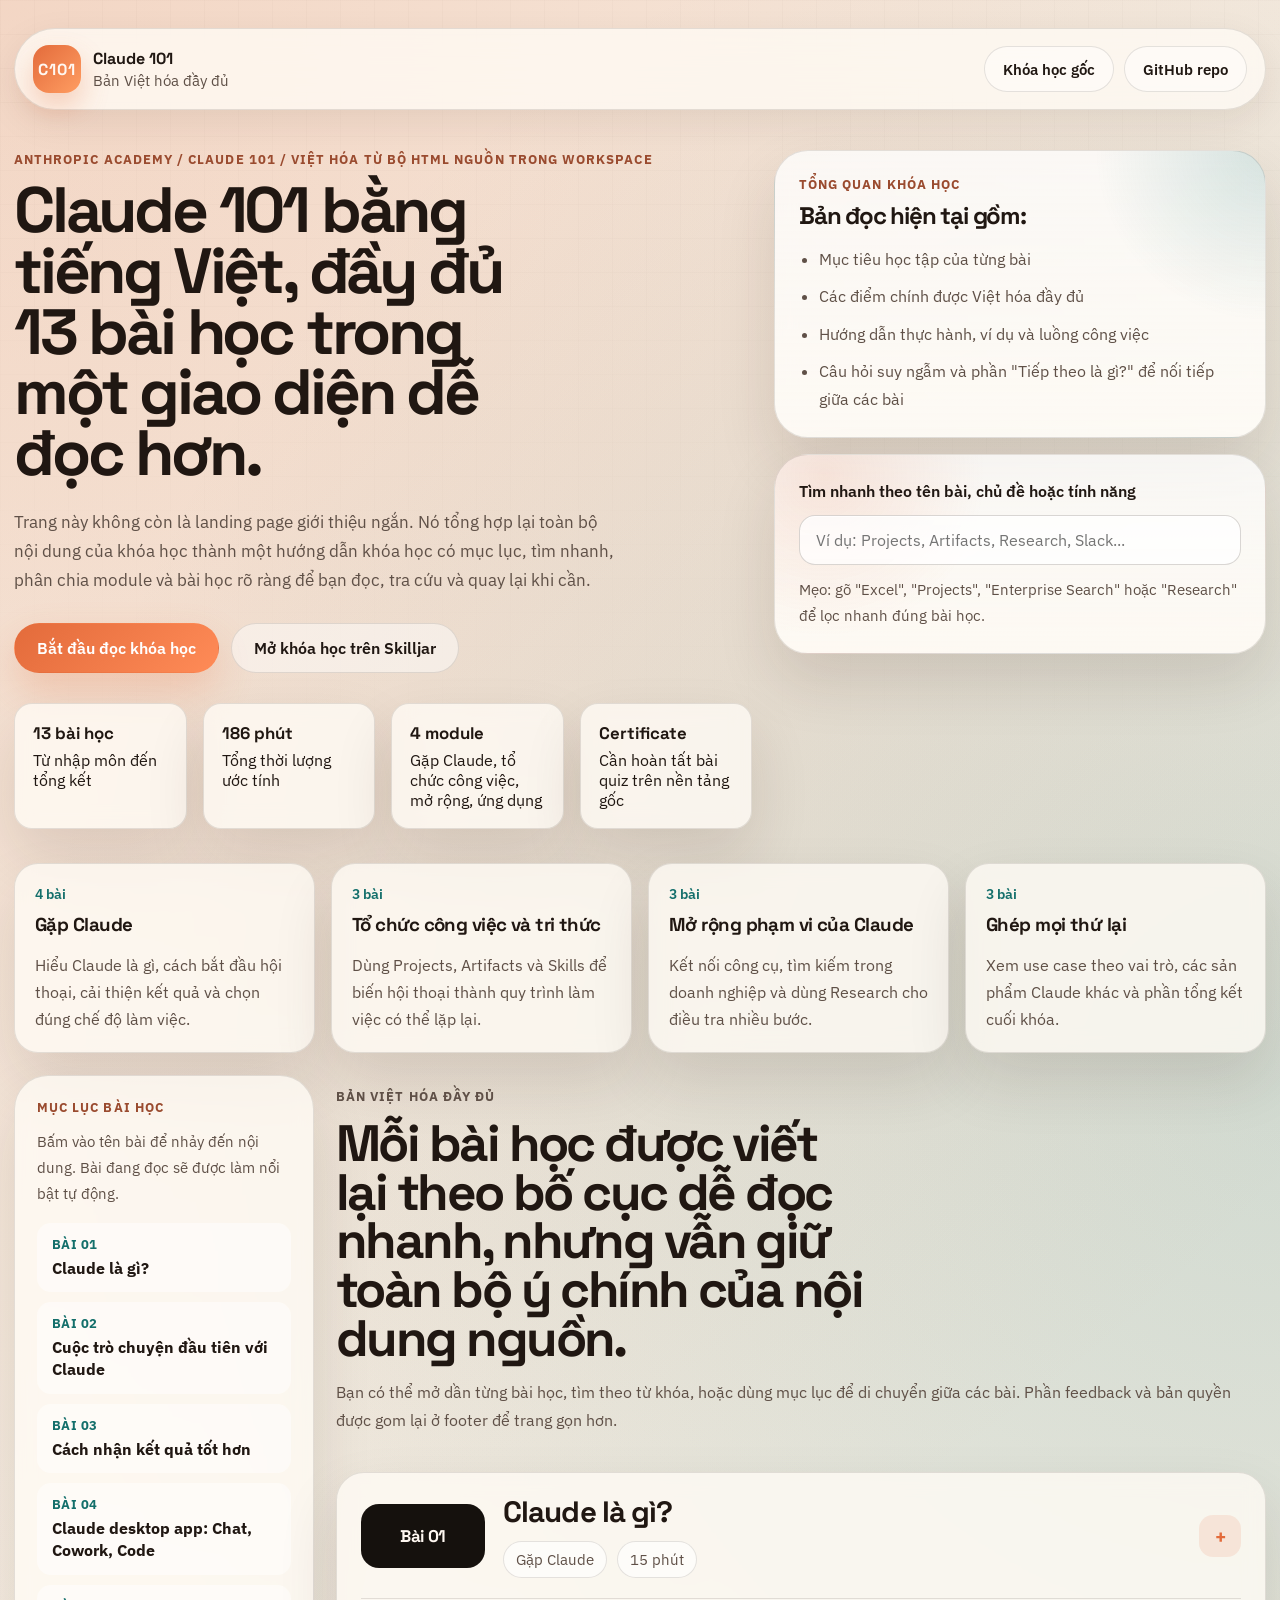
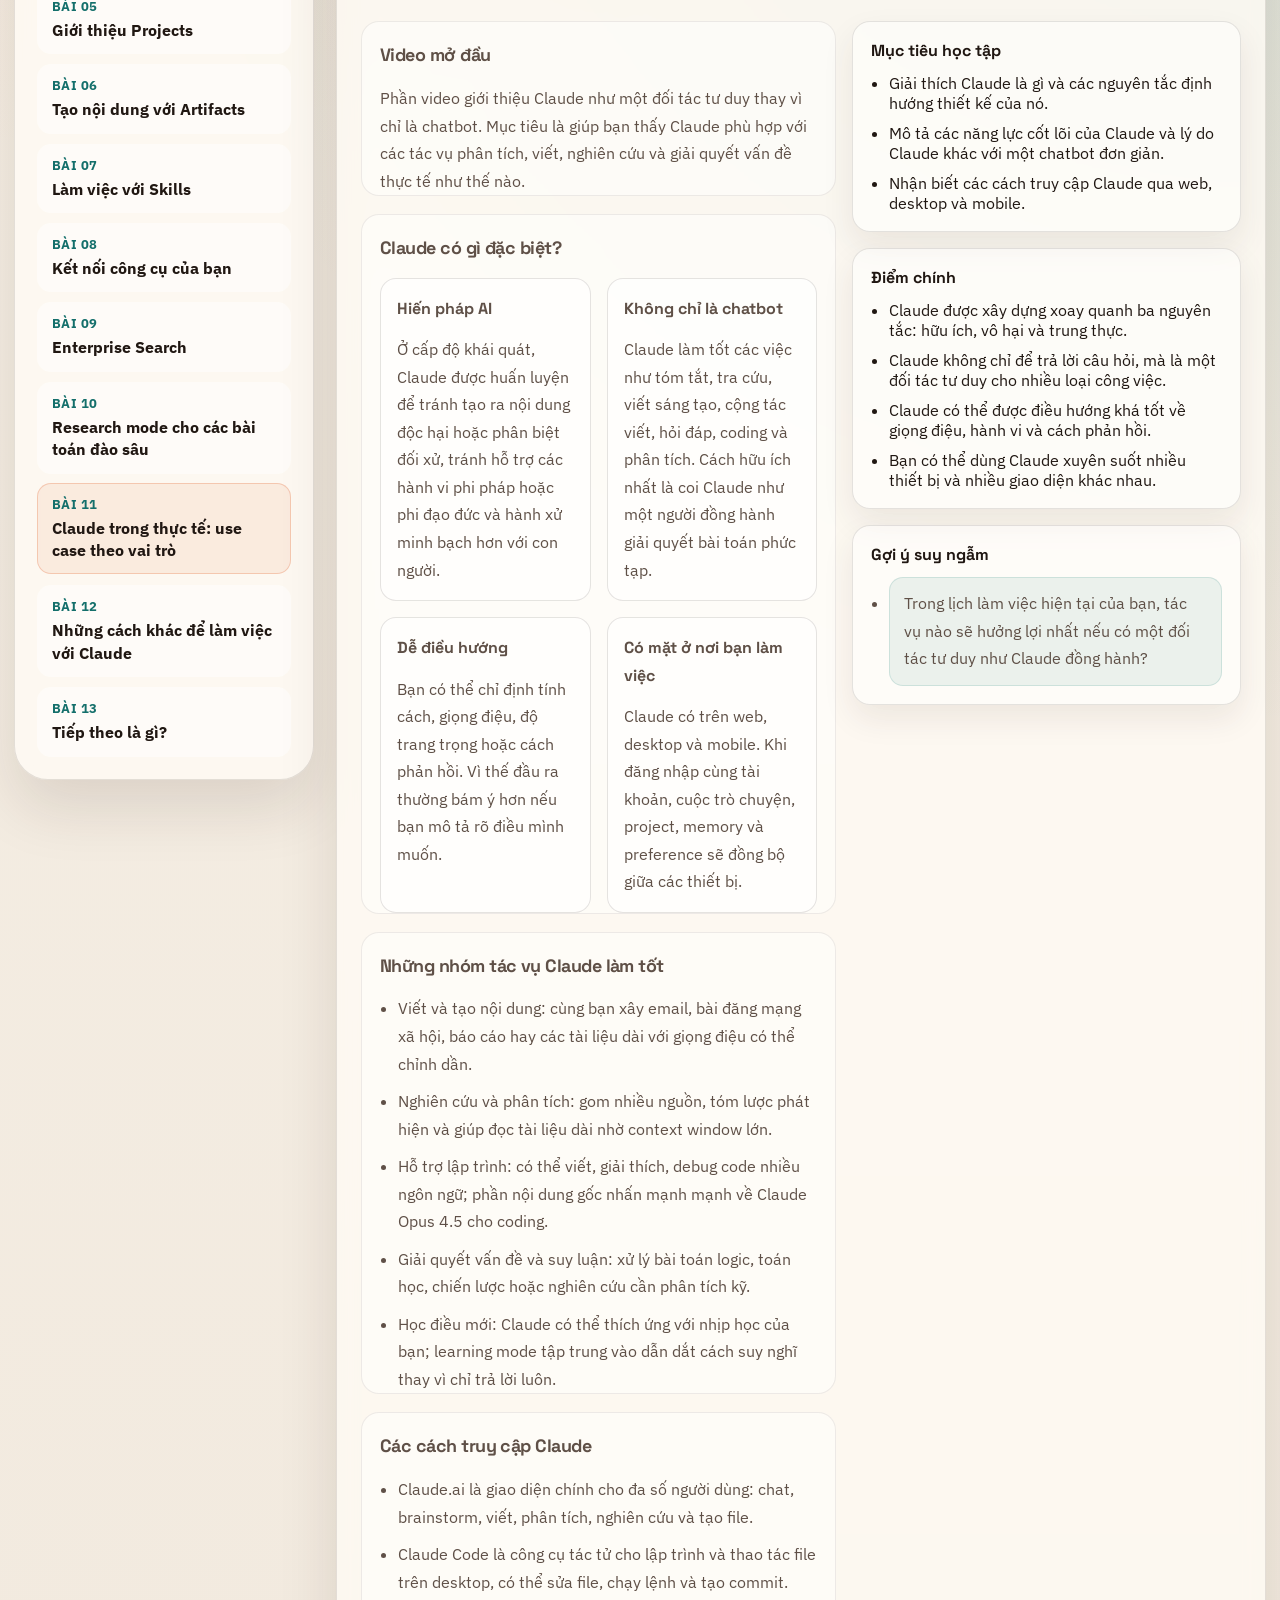
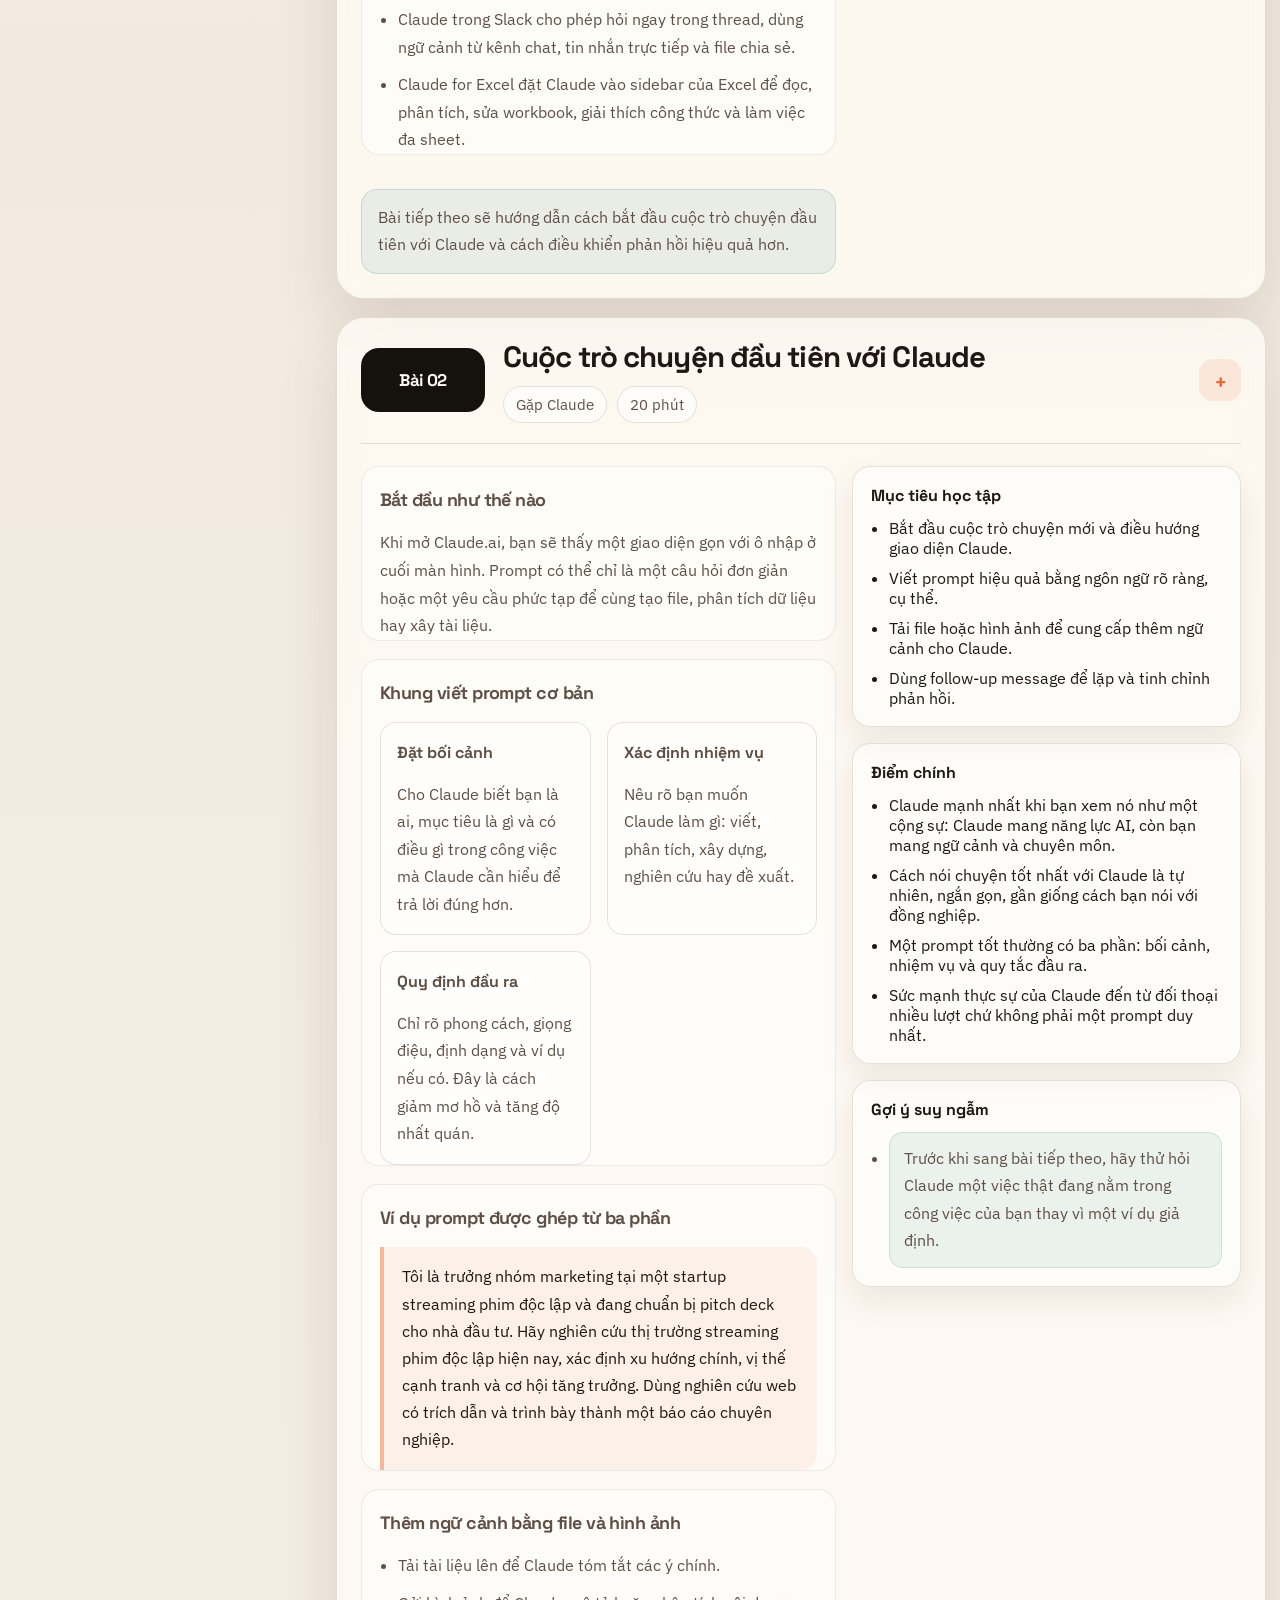
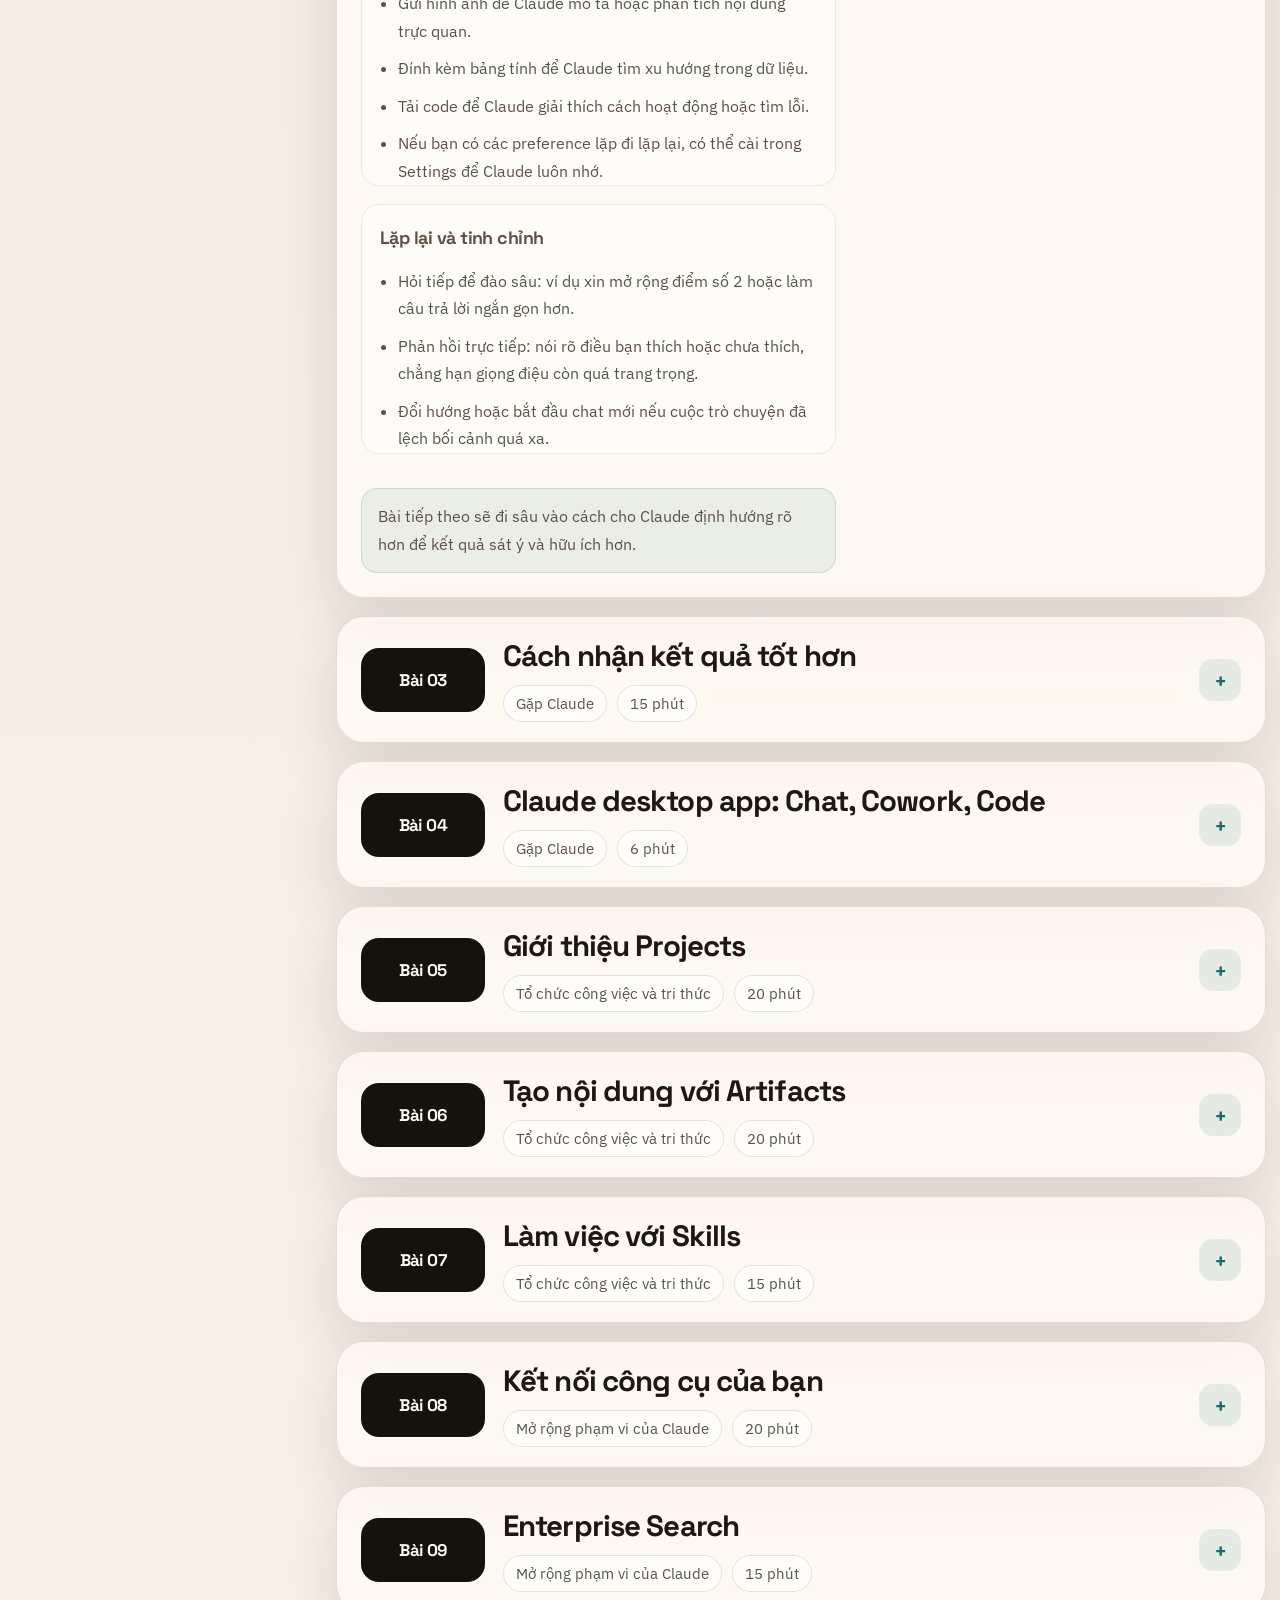
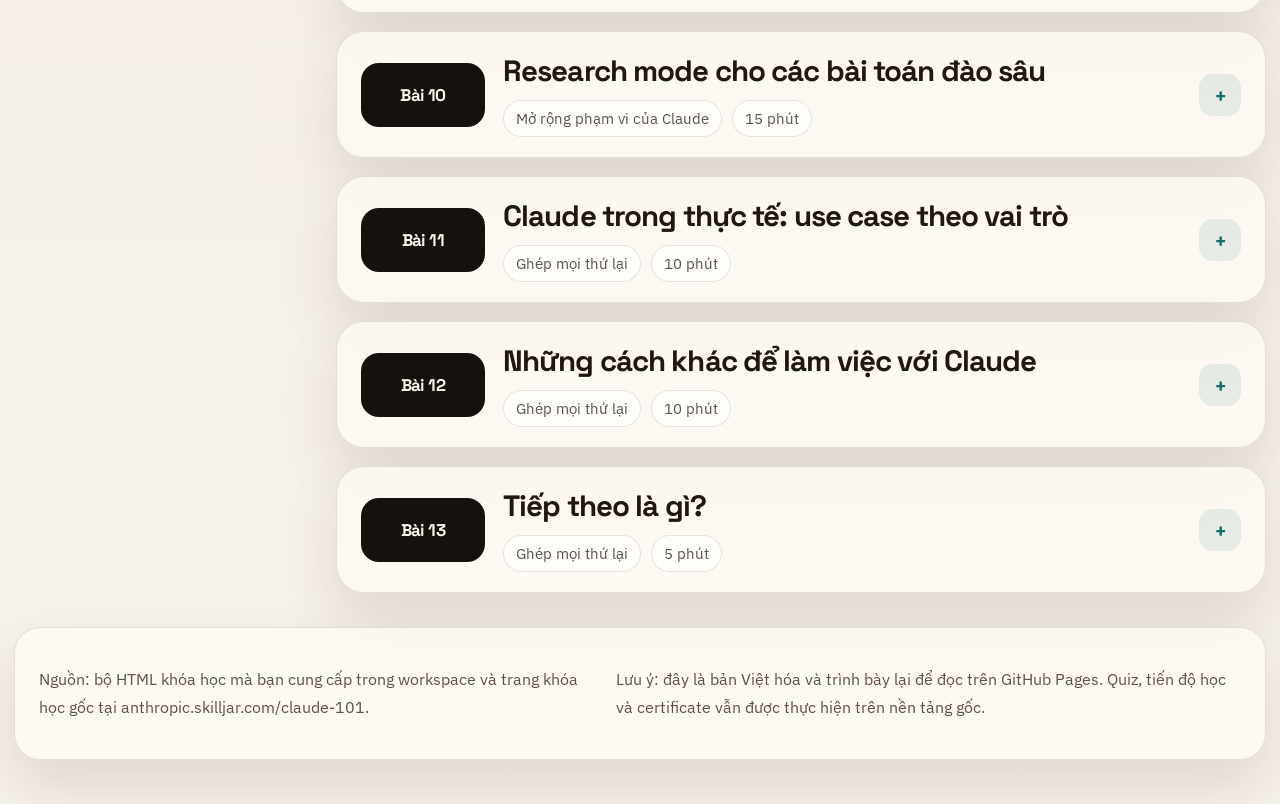
==== commit f1a6b977: "Restore Vietnamese diacritics in UI copy" ====
--- a/index.html
+++ b/index.html
@@ -3,16 +3,16 @@
 <head>
   <meta charset="UTF-8">
   <meta name="viewport" content="width=device-width, initial-scale=1.0">
-  <title>Claude 101 Tieng Viet | Course Guide Day Du</title>
+  <title>Claude 101 Tiếng Việt | Hướng Dẫn Khóa Học Đầy Đủ</title>
   <meta
     name="description"
-    content="Ban Viet hoa day du cho khoa Claude 101, duoc tong hop tu bo HTML nguon trong workspace va trinh bay lai thanh mot course guide de doc tren GitHub Pages."
+    content="Bản Việt hóa đầy đủ cho khóa Claude 101, được tổng hợp từ bộ HTML nguồn trong workspace và trình bày lại thành một hướng dẫn khóa học dễ đọc trên GitHub Pages."
   >
   <meta name="theme-color" content="#e36b3b">
-  <meta property="og:title" content="Claude 101 Tieng Viet">
+  <meta property="og:title" content="Claude 101 Tiếng Việt">
   <meta
     property="og:description"
-    content="Doc toan bo noi dung Claude 101 bang tieng Viet qua 13 bai hoc, 4 module va muc luc dieu huong nhanh."
+    content="Đọc toàn bộ nội dung Claude 101 bằng tiếng Việt qua 13 bài học, 4 module và mục lục điều hướng nhanh."
   >
   <meta property="og:type" content="website">
   <link rel="preconnect" href="https://fonts.googleapis.com">
@@ -27,17 +27,17 @@
   <div class="page-shell">
     <header class="site-header">
       <nav class="topbar">
-        <a class="brand" href="#top" aria-label="Claude 101 Tieng Viet">
+        <a class="brand" href="#top" aria-label="Claude 101 Tiếng Việt">
           <span class="brand-mark">C101</span>
           <span class="brand-copy">
             <strong>Claude 101</strong>
-            <span>Ban Viet hoa day du</span>
+            <span>Bản Việt hóa đầy đủ</span>
           </span>
         </a>
 
         <div class="topbar-actions">
           <a class="button button-ghost button-small" href="https://anthropic.skilljar.com/claude-101" target="_blank" rel="noreferrer">
-            Khoa hoc goc
+            Khóa học gốc
           </a>
           <a class="button button-ghost button-small" href="https://github.com/thuanhuynh247/claude-101-viet-hoa" target="_blank" rel="noreferrer">
             GitHub repo
@@ -49,65 +49,65 @@
     <main id="top">
       <section class="hero" data-reveal>
         <div class="hero-copy">
-          <p class="eyebrow">Anthropic Academy / Claude 101 / Viet hoa tu bo HTML nguon trong workspace</p>
-          <h1>Claude 101 bang tieng Viet, day du 13 bai hoc trong mot giao dien de doc hon.</h1>
+          <p class="eyebrow">Anthropic Academy / Claude 101 / Việt hóa từ bộ HTML nguồn trong workspace</p>
+          <h1>Claude 101 bằng tiếng Việt, đầy đủ 13 bài học trong một giao diện dễ đọc hơn.</h1>
           <p class="hero-text">
-            Trang nay khong con la landing page gioi thieu ngan. No tong hop lai toan bo noi dung
-            cua khoa hoc thanh mot course guide co muc luc, tim nhanh, phan chia module va lesson ro rang
-            de ban doc, tra cuu va quay lai khi can.
+            Trang này không còn là landing page giới thiệu ngắn. Nó tổng hợp lại toàn bộ nội dung
+            của khóa học thành một hướng dẫn khóa học có mục lục, tìm nhanh, phân chia module và bài học rõ ràng
+            để bạn đọc, tra cứu và quay lại khi cần.
           </p>
 
           <div class="hero-actions">
             <a class="button button-primary" href="#lessons">
-              Bat dau doc khoa hoc
+              Bắt đầu đọc khóa học
             </a>
             <a class="button button-secondary" href="https://anthropic.skilljar.com/claude-101" target="_blank" rel="noreferrer">
-              Mo khoa hoc tren Skilljar
+              Mở khóa học trên Skilljar
             </a>
           </div>
 
           <div class="hero-stats" id="hero-stats">
             <article>
-              <strong>13 bai hoc</strong>
-              <span>Tu nhap mon den tong ket</span>
+              <strong>13 bài học</strong>
+              <span>Từ nhập môn đến tổng kết</span>
             </article>
             <article>
-              <strong>186 phut</strong>
-              <span>Tong thoi luong uoc tinh</span>
+              <strong>186 phút</strong>
+              <span>Tổng thời lượng ước tính</span>
             </article>
             <article>
               <strong>4 module</strong>
-              <span>Gap Claude, to chuc cong viec, mo rong, ung dung</span>
+              <span>Gặp Claude, tổ chức công việc, mở rộng, ứng dụng</span>
             </article>
             <article>
               <strong>Certificate</strong>
-              <span>Can hoan tat quiz tren nen tang goc</span>
+              <span>Cần hoàn tất bài quiz trên nền tảng gốc</span>
             </article>
           </div>
         </div>
 
         <aside class="hero-panel">
           <div class="panel-card panel-card-accent">
-            <p class="panel-label">Tong quan khoa hoc</p>
-            <h2>Ban doc hien tai gom:</h2>
+            <p class="panel-label">Tổng quan khóa học</p>
+            <h2>Bản đọc hiện tại gồm:</h2>
             <ul class="panel-list">
-              <li>Muc tieu hoc tap cua tung bai</li>
-              <li>Key takeaways duoc Viet hoa day du</li>
-              <li>Huong dan thuc hanh, vi du va luong cong viec</li>
-              <li>Reflection va phan "What's next" de noi tiep giua cac bai</li>
+              <li>Mục tiêu học tập của từng bài</li>
+              <li>Các điểm chính được Việt hóa đầy đủ</li>
+              <li>Hướng dẫn thực hành, ví dụ và luồng công việc</li>
+              <li>Câu hỏi suy ngẫm và phần "Tiếp theo là gì?" để nối tiếp giữa các bài</li>
             </ul>
           </div>
 
           <div class="panel-card search-card">
-            <label class="search-label" for="lesson-search">Tim nhanh theo ten bai, chu de hoac tinh nang</label>
+            <label class="search-label" for="lesson-search">Tìm nhanh theo tên bài, chủ đề hoặc tính năng</label>
             <input
               id="lesson-search"
               class="search-input"
               type="search"
-              placeholder="Vi du: Projects, Artifacts, Research, Slack..."
+              placeholder="Ví dụ: Projects, Artifacts, Research, Slack..."
               autocomplete="off"
             >
-            <p class="search-hint">Meo: go "Excel", "Projects", "Enterprise Search" hoac "Research" de loc nhanh dung lesson.</p>
+            <p class="search-hint">Mẹo: gõ "Excel", "Projects", "Enterprise Search" hoặc "Research" để lọc nhanh đúng bài học.</p>
           </div>
         </aside>
       </section>
@@ -117,24 +117,24 @@
       <section class="course-layout">
         <aside class="course-nav" data-reveal>
           <div class="nav-card">
-            <p class="panel-label">Muc luc lesson</p>
-            <p class="nav-note">Click vao ten bai de nhay den noi dung. Bai dang doc se duoc highlight tu dong.</p>
+            <p class="panel-label">Mục lục bài học</p>
+            <p class="nav-note">Bấm vào tên bài để nhảy đến nội dung. Bài đang đọc sẽ được làm nổi bật tự động.</p>
             <nav id="lesson-nav" class="lesson-nav"></nav>
           </div>
         </aside>
 
         <div class="course-main">
           <section class="section-head" data-reveal>
-            <p class="eyebrow">Ban viet hoa day du</p>
-            <h2>Moi lesson duoc viet lai theo bo cuc de doc nhanh, nhung van giu toan bo y chinh cua noi dung nguon.</h2>
+            <p class="eyebrow">Bản Việt hóa đầy đủ</p>
+            <h2>Mỗi bài học được viết lại theo bố cục dễ đọc nhanh, nhưng vẫn giữ toàn bộ ý chính của nội dung nguồn.</h2>
             <p>
-              Ban co the mo dan tung lesson, tim theo tu khoa, hoac dung muc luc de di chuyen giua cac bai.
-              Phan feedback va ban quyen duoc gom lai o footer de trang gon hon.
+              Bạn có thể mở dần từng bài học, tìm theo từ khóa, hoặc dùng mục lục để di chuyển giữa các bài.
+              Phần feedback và bản quyền được gom lại ở footer để trang gọn hơn.
             </p>
           </section>
 
           <div id="lesson-empty" class="empty-state hidden" data-reveal>
-            Khong tim thay bai nao khop voi tu khoa vua nhap. Thu tim theo ten tinh nang, vai tro hoac module.
+            Không tìm thấy bài nào khớp với từ khóa vừa nhập. Thử tìm theo tên tính năng, vai trò hoặc module.
           </div>
 
           <div id="lessons" class="lesson-list"></div>
@@ -144,11 +144,11 @@
 
     <footer class="site-footer">
       <p>
-        Nguon: bo HTML khoa hoc ma ban cung cap trong workspace va trang khoa hoc goc tai
+        Nguồn: bộ HTML khóa học mà bạn cung cấp trong workspace và trang khóa học gốc tại
         <a href="https://anthropic.skilljar.com/claude-101" target="_blank" rel="noreferrer">anthropic.skilljar.com/claude-101</a>.
       </p>
       <p>
-        Luu y: day la ban Viet hoa va trinh bay lai de doc tren GitHub Pages. Quiz, tien do hoc va certificate van duoc thuc hien tren nen tang goc.
+        Lưu ý: đây là bản Việt hóa và trình bày lại để đọc trên GitHub Pages. Quiz, tiến độ học và certificate vẫn được thực hiện trên nền tảng gốc.
       </p>
     </footer>
   </div>
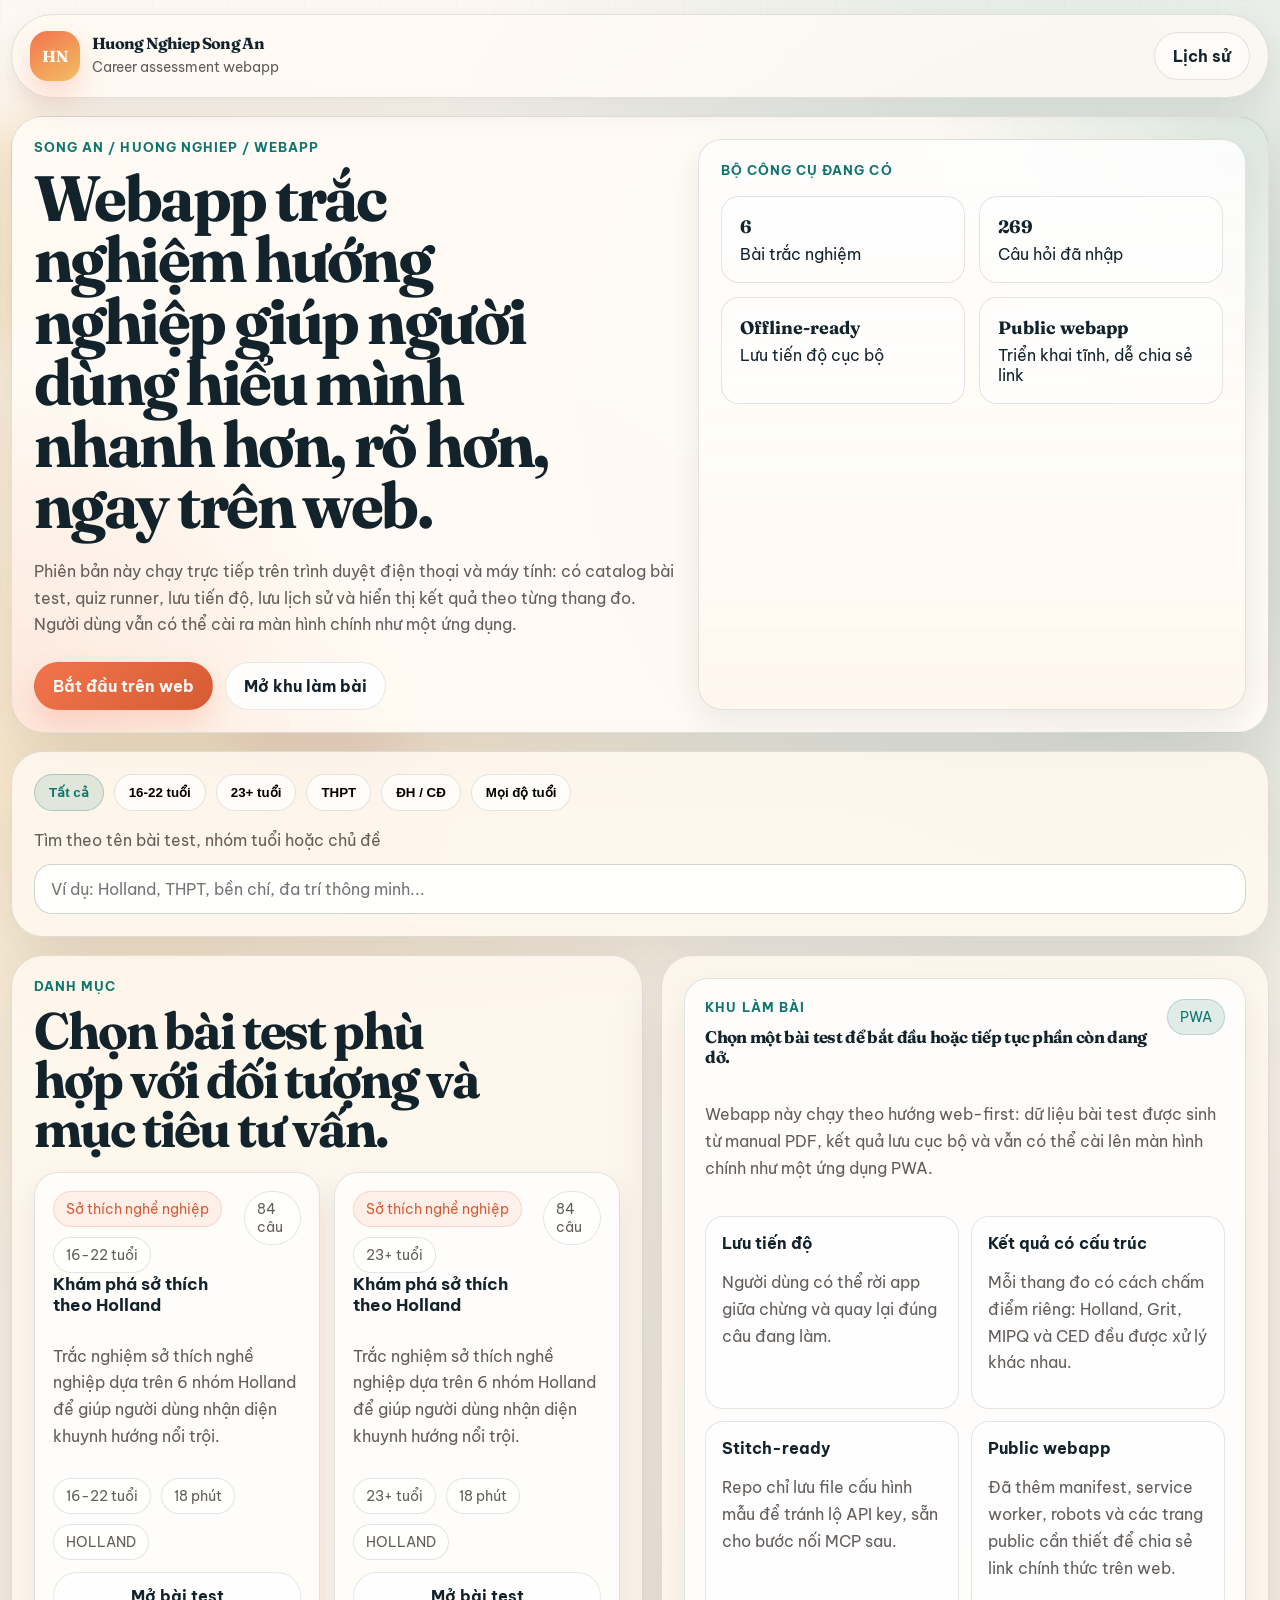
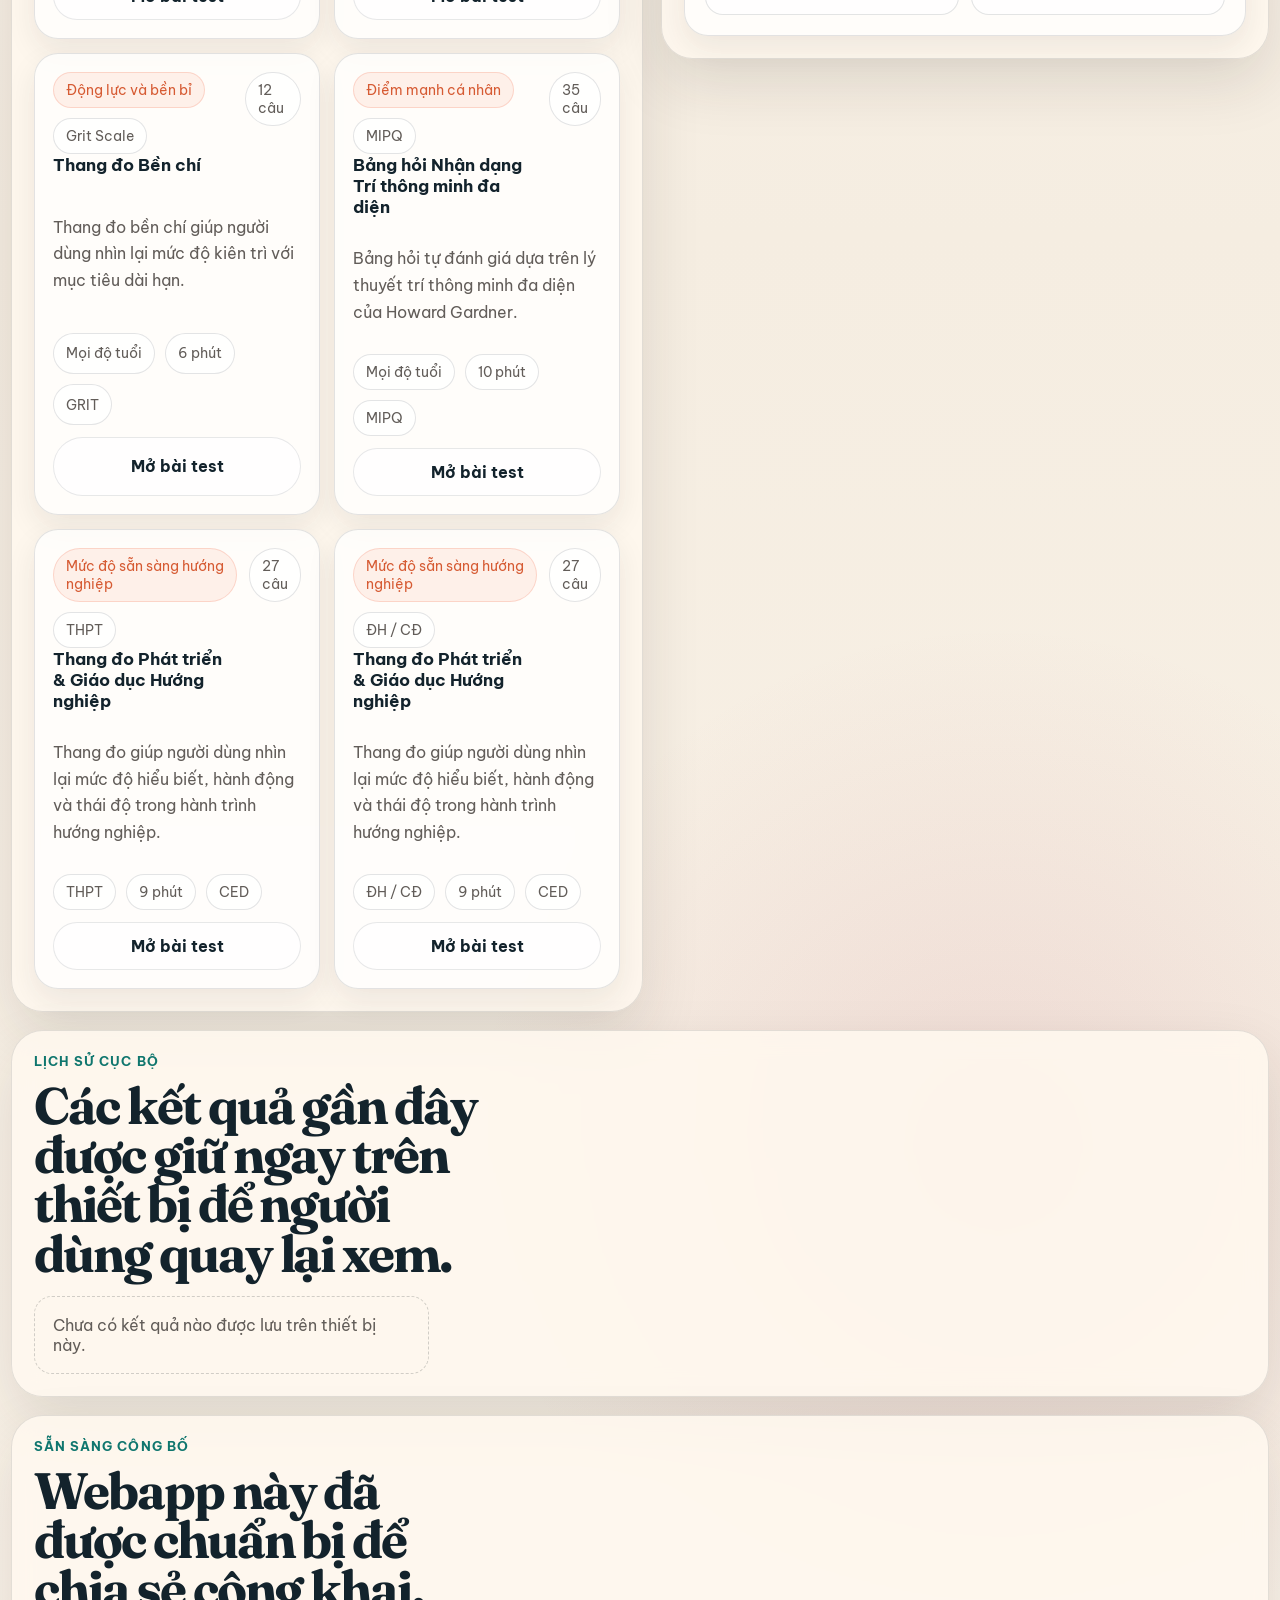
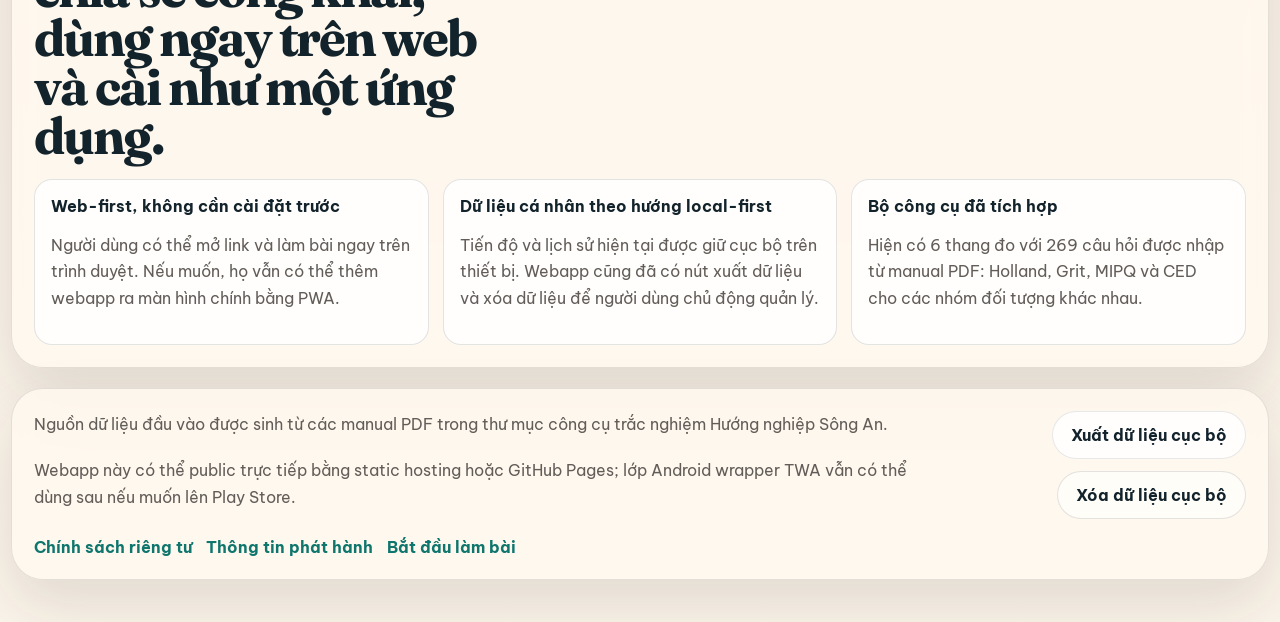
==== commit 32c6979e: "Launch Huong Nghiep Song An webapp" ====
--- a/index.html
+++ b/index.html
@@ -3,157 +3,203 @@
 <head>
   <meta charset="UTF-8">
   <meta name="viewport" content="width=device-width, initial-scale=1.0">
-  <title>Claude 101 Tiếng Việt | Hướng Dẫn Khóa Học Đầy Đủ</title>
+  <title>Huong Nghiep Song An | Webapp trắc nghiệm hướng nghiệp</title>
   <meta
     name="description"
-    content="Bản Việt hóa đầy đủ cho khóa Claude 101, được tổng hợp từ bộ HTML nguồn trong workspace và trình bày lại thành một hướng dẫn khóa học dễ đọc trên GitHub Pages."
+    content="Webapp trắc nghiệm hướng nghiệp gồm Holland, Grit, MIPQ và CED, dùng trực tiếp trên web và có thể cài như ứng dụng PWA."
   >
-  <meta name="theme-color" content="#e36b3b">
-  <meta property="og:title" content="Claude 101 Tiếng Việt">
+  <meta name="robots" content="index,follow">
+  <meta name="theme-color" content="#17313b">
+  <meta name="application-name" content="Huong Nghiep Song An">
+  <meta name="apple-mobile-web-app-capable" content="yes">
+  <meta name="apple-mobile-web-app-status-bar-style" content="default">
+  <meta name="apple-mobile-web-app-title" content="Huong Nghiep">
+  <meta name="mobile-web-app-capable" content="yes">
+  <link rel="canonical" href="https://thuanhuynh247.github.io/huong-nghiep-song-an-webapp/">
+  <meta property="og:title" content="Huong Nghiep Song An">
+  <meta property="og:url" content="https://thuanhuynh247.github.io/huong-nghiep-song-an-webapp/">
   <meta
     property="og:description"
-    content="Đọc toàn bộ nội dung Claude 101 bằng tiếng Việt qua 13 bài học, 4 module và mục lục điều hướng nhanh."
+    content="Làm bài trắc nghiệm hướng nghiệp trên web, lưu tiến độ, xem kết quả và tiếp tục hành trình hiểu mình trên mọi thiết bị."
   >
   <meta property="og:type" content="website">
+  <meta property="og:locale" content="vi_VN">
+  <meta property="og:image" content="https://thuanhuynh247.github.io/huong-nghiep-song-an-webapp/social-preview.png">
+  <meta property="og:image:type" content="image/png">
+  <meta property="og:image:width" content="1200">
+  <meta property="og:image:height" content="630">
+  <meta name="twitter:card" content="summary_large_image">
+  <meta name="twitter:image" content="https://thuanhuynh247.github.io/huong-nghiep-song-an-webapp/social-preview.png">
+  <link rel="manifest" href="./manifest.webmanifest">
+  <link rel="icon" href="./app-icon.svg" type="image/svg+xml">
+  <link rel="apple-touch-icon" href="./apple-touch-icon.png">
   <link rel="preconnect" href="https://fonts.googleapis.com">
   <link rel="preconnect" href="https://fonts.gstatic.com" crossorigin>
   <link
-    href="https://fonts.googleapis.com/css2?family=IBM+Plex+Sans:wght@400;500;600;700&family=Space+Grotesk:wght@500;700&display=swap"
+    href="https://fonts.googleapis.com/css2?family=Be+Vietnam+Pro:wght@400;500;600;700;800&family=Fraunces:opsz,wght@9..144,600;9..144,700&display=swap"
     rel="stylesheet"
   >
   <link rel="stylesheet" href="./styles.css">
 </head>
 <body>
-  <div class="page-shell">
-    <header class="site-header">
-      <nav class="topbar">
-        <a class="brand" href="#top" aria-label="Claude 101 Tiếng Việt">
-          <span class="brand-mark">C101</span>
-          <span class="brand-copy">
-            <strong>Claude 101</strong>
-            <span>Bản Việt hóa đầy đủ</span>
-          </span>
-        </a>
-
-        <div class="topbar-actions">
-          <a class="button button-ghost button-small" href="https://anthropic.skilljar.com/claude-101" target="_blank" rel="noreferrer">
-            Khóa học gốc
-          </a>
-          <a class="button button-ghost button-small" href="https://github.com/thuanhuynh247/claude-101-viet-hoa" target="_blank" rel="noreferrer">
-            GitHub repo
-          </a>
-        </div>
+  <div class="ambient ambient-one" aria-hidden="true"></div>
+  <div class="ambient ambient-two" aria-hidden="true"></div>
+  <div class="ambient ambient-three" aria-hidden="true"></div>
+
+  <div class="app-frame">
+    <header class="topbar">
+      <a class="brand" href="#top" aria-label="Huong Nghiep Song An">
+        <span class="brand-mark">HN</span>
+        <span class="brand-copy">
+          <strong>Huong Nghiep Song An</strong>
+          <span>Career assessment webapp</span>
+        </span>
+      </a>
+
+      <div class="topbar-actions">
+        <button id="install-app" class="button button-ghost hidden" type="button">
+          Cài lên điện thoại
+        </button>
+        <button id="jump-history" class="button button-ghost" type="button">
+          Lịch sử
+        </button>
+      </div>
+    </header>
+
+    <main id="top">
+      <section class="hero card">
+        <div class="hero-copy">
+          <p class="eyebrow">Song An / Huong nghiep / Webapp</p>
+          <h1>Webapp trắc nghiệm hướng nghiệp giúp người dùng hiểu mình nhanh hơn, rõ hơn, ngay trên web.</h1>
+          <p class="hero-text">
+            Phiên bản này chạy trực tiếp trên trình duyệt điện thoại và máy tính: có catalog bài test, quiz runner, lưu tiến độ, lưu lịch sử và hiển thị kết quả theo từng thang đo. Người dùng vẫn có thể cài ra màn hình chính như một ứng dụng.
+          </p>
+
+          <div class="hero-actions">
+            <a class="button button-primary" href="#assessment-grid">Bắt đầu trên web</a>
+            <a class="button button-secondary" href="#workspace">Mở khu làm bài</a>
+          </div>
+        </div>
+
+        <div class="hero-side">
+          <div class="hero-panel">
+            <p class="panel-label">Bộ công cụ đang có</p>
+            <div class="hero-stats">
+              <article>
+                <strong id="stat-assessments">0</strong>
+                <span>Bài trắc nghiệm</span>
+              </article>
+              <article>
+                <strong id="stat-questions">0</strong>
+                <span>Câu hỏi đã nhập</span>
+              </article>
+              <article>
+                <strong>Offline-ready</strong>
+                <span>Lưu tiến độ cục bộ</span>
+              </article>
+              <article>
+                <strong>Public webapp</strong>
+                <span>Triển khai tĩnh, dễ chia sẻ link</span>
+              </article>
+            </div>
+          </div>
+        </div>
+      </section>
+
+      <section class="toolbar card">
+        <div id="audience-filters" class="chip-row" aria-label="Lọc đối tượng"></div>
+        <label class="search-wrap" for="assessment-search">
+          <span>Tìm theo tên bài test, nhóm tuổi hoặc chủ đề</span>
+          <input
+            id="assessment-search"
+            class="search-input"
+            type="search"
+            placeholder="Ví dụ: Holland, THPT, bền chí, đa trí thông minh..."
+            autocomplete="off"
+          >
+        </label>
+      </section>
+
+      <section class="content-grid">
+        <section class="catalog-panel card">
+          <div class="section-head">
+            <p class="eyebrow">Danh mục</p>
+            <h2>Chọn bài test phù hợp với đối tượng và mục tiêu tư vấn.</h2>
+          </div>
+          <div id="assessment-grid" class="assessment-grid"></div>
+        </section>
+
+        <section class="workspace-panel card" id="workspace">
+          <div id="workspace-root"></div>
+        </section>
+      </section>
+
+      <section class="history-panel card" id="history">
+        <div class="section-head">
+          <p class="eyebrow">Lịch sử cục bộ</p>
+          <h2>Các kết quả gần đây được giữ ngay trên thiết bị để người dùng quay lại xem.</h2>
+        </div>
+        <div id="history-grid" class="history-grid"></div>
+      </section>
+
+      <section class="launch-panel card" id="launch-info">
+        <div class="section-head">
+          <p class="eyebrow">Sẵn sàng công bố</p>
+          <h2>Webapp này đã được chuẩn bị để chia sẻ công khai, dùng ngay trên web và cài như một ứng dụng.</h2>
+        </div>
+
+        <div class="launch-grid">
+          <article class="support-card">
+            <strong>Web-first, không cần cài đặt trước</strong>
+            <p class="support-copy">Người dùng có thể mở link và làm bài ngay trên trình duyệt. Nếu muốn, họ vẫn có thể thêm webapp ra màn hình chính bằng PWA.</p>
+          </article>
+          <article class="support-card">
+            <strong>Dữ liệu cá nhân theo hướng local-first</strong>
+            <p class="support-copy">Tiến độ và lịch sử hiện tại được giữ cục bộ trên thiết bị. Webapp cũng đã có nút xuất dữ liệu và xóa dữ liệu để người dùng chủ động quản lý.</p>
+          </article>
+          <article class="support-card">
+            <strong>Bộ công cụ đã tích hợp</strong>
+            <p class="support-copy">Hiện có 6 thang đo với 269 câu hỏi được nhập từ manual PDF: Holland, Grit, MIPQ và CED cho các nhóm đối tượng khác nhau.</p>
+          </article>
+        </div>
+      </section>
+    </main>
+
+    <footer class="footer card">
+      <div class="footer-main">
+        <div class="footer-copy">
+          <p>Nguồn dữ liệu đầu vào được sinh từ các manual PDF trong thư mục công cụ trắc nghiệm Hướng nghiệp Sông An.</p>
+          <p>Webapp này có thể public trực tiếp bằng static hosting hoặc GitHub Pages; lớp Android wrapper TWA vẫn có thể dùng sau nếu muốn lên Play Store.</p>
+        </div>
+
+        <div class="footer-actions">
+          <button id="export-data" class="button button-secondary" type="button">Xuất dữ liệu cục bộ</button>
+          <button id="clear-data" class="button button-ghost" type="button">Xóa dữ liệu cục bộ</button>
+        </div>
+      </div>
+
+      <nav class="footer-links" aria-label="Liên kết chân trang">
+        <a href="./privacy.html">Chính sách riêng tư</a>
+        <a href="#launch-info">Thông tin phát hành</a>
+        <a href="#assessment-grid">Bắt đầu làm bài</a>
       </nav>
-    </header>
-
-    <main id="top">
-      <section class="hero" data-reveal>
-        <div class="hero-copy">
-          <p class="eyebrow">Anthropic Academy / Claude 101 / Việt hóa từ bộ HTML nguồn trong workspace</p>
-          <h1>Claude 101 bằng tiếng Việt, đầy đủ 13 bài học trong một giao diện dễ đọc hơn.</h1>
-          <p class="hero-text">
-            Trang này không còn là landing page giới thiệu ngắn. Nó tổng hợp lại toàn bộ nội dung
-            của khóa học thành một hướng dẫn khóa học có mục lục, tìm nhanh, phân chia module và bài học rõ ràng
-            để bạn đọc, tra cứu và quay lại khi cần.
-          </p>
-
-          <div class="hero-actions">
-            <a class="button button-primary" href="#lessons">
-              Bắt đầu đọc khóa học
-            </a>
-            <a class="button button-secondary" href="https://anthropic.skilljar.com/claude-101" target="_blank" rel="noreferrer">
-              Mở khóa học trên Skilljar
-            </a>
-          </div>
-
-          <div class="hero-stats" id="hero-stats">
-            <article>
-              <strong>13 bài học</strong>
-              <span>Từ nhập môn đến tổng kết</span>
-            </article>
-            <article>
-              <strong>186 phút</strong>
-              <span>Tổng thời lượng ước tính</span>
-            </article>
-            <article>
-              <strong>4 module</strong>
-              <span>Gặp Claude, tổ chức công việc, mở rộng, ứng dụng</span>
-            </article>
-            <article>
-              <strong>Certificate</strong>
-              <span>Cần hoàn tất bài quiz trên nền tảng gốc</span>
-            </article>
-          </div>
-        </div>
-
-        <aside class="hero-panel">
-          <div class="panel-card panel-card-accent">
-            <p class="panel-label">Tổng quan khóa học</p>
-            <h2>Bản đọc hiện tại gồm:</h2>
-            <ul class="panel-list">
-              <li>Mục tiêu học tập của từng bài</li>
-              <li>Các điểm chính được Việt hóa đầy đủ</li>
-              <li>Hướng dẫn thực hành, ví dụ và luồng công việc</li>
-              <li>Câu hỏi suy ngẫm và phần "Tiếp theo là gì?" để nối tiếp giữa các bài</li>
-            </ul>
-          </div>
-
-          <div class="panel-card search-card">
-            <label class="search-label" for="lesson-search">Tìm nhanh theo tên bài, chủ đề hoặc tính năng</label>
-            <input
-              id="lesson-search"
-              class="search-input"
-              type="search"
-              placeholder="Ví dụ: Projects, Artifacts, Research, Slack..."
-              autocomplete="off"
-            >
-            <p class="search-hint">Mẹo: gõ "Excel", "Projects", "Enterprise Search" hoặc "Research" để lọc nhanh đúng bài học.</p>
-          </div>
-        </aside>
-      </section>
-
-      <section class="module-strip" id="module-strip" data-reveal></section>
-
-      <section class="course-layout">
-        <aside class="course-nav" data-reveal>
-          <div class="nav-card">
-            <p class="panel-label">Mục lục bài học</p>
-            <p class="nav-note">Bấm vào tên bài để nhảy đến nội dung. Bài đang đọc sẽ được làm nổi bật tự động.</p>
-            <nav id="lesson-nav" class="lesson-nav"></nav>
-          </div>
-        </aside>
-
-        <div class="course-main">
-          <section class="section-head" data-reveal>
-            <p class="eyebrow">Bản Việt hóa đầy đủ</p>
-            <h2>Mỗi bài học được viết lại theo bố cục dễ đọc nhanh, nhưng vẫn giữ toàn bộ ý chính của nội dung nguồn.</h2>
-            <p>
-              Bạn có thể mở dần từng bài học, tìm theo từ khóa, hoặc dùng mục lục để di chuyển giữa các bài.
-              Phần feedback và bản quyền được gom lại ở footer để trang gọn hơn.
-            </p>
-          </section>
-
-          <div id="lesson-empty" class="empty-state hidden" data-reveal>
-            Không tìm thấy bài nào khớp với từ khóa vừa nhập. Thử tìm theo tên tính năng, vai trò hoặc module.
-          </div>
-
-          <div id="lessons" class="lesson-list"></div>
-        </div>
-      </section>
-    </main>
-
-    <footer class="site-footer">
-      <p>
-        Nguồn: bộ HTML khóa học mà bạn cung cấp trong workspace và trang khóa học gốc tại
-        <a href="https://anthropic.skilljar.com/claude-101" target="_blank" rel="noreferrer">anthropic.skilljar.com/claude-101</a>.
-      </p>
-      <p>
-        Lưu ý: đây là bản Việt hóa và trình bày lại để đọc trên GitHub Pages. Quiz, tiến độ học và certificate vẫn được thực hiện trên nền tảng gốc.
-      </p>
     </footer>
   </div>
 
-  <script src="./course-data.js"></script>
+  <script type="application/ld+json">
+    {
+      "@context": "https://schema.org",
+      "@type": "WebApplication",
+      "name": "Huong Nghiep Song An",
+      "applicationCategory": "EducationalApplication",
+      "operatingSystem": "Web Browser",
+      "browserRequirements": "Requires JavaScript and modern web browser",
+      "inLanguage": "vi",
+      "isAccessibleForFree": true,
+      "description": "Webapp trắc nghiệm hướng nghiệp gồm Holland, Grit, MIPQ và CED, giúp người dùng làm bài trên web, lưu tiến độ và xem kết quả."
+    }
+  </script>
+  <script src="./assessment-data.js"></script>
   <script src="./script.js"></script>
 </body>
 </html>
--- a/styles.css
+++ b/styles.css
@@ -1,20 +1,20 @@
 :root {
-  --bg: #f4eee5;
-  --bg-strong: #fffaf2;
-  --panel: rgba(255, 251, 245, 0.78);
-  --panel-strong: rgba(255, 253, 248, 0.92);
-  --line: rgba(46, 34, 26, 0.12);
-  --line-strong: rgba(46, 34, 26, 0.18);
-  --text: #201712;
-  --muted: #5f5047;
-  --accent: #e36b3b;
-  --accent-soft: rgba(227, 107, 59, 0.12);
-  --teal: #146f6b;
-  --teal-soft: rgba(20, 111, 107, 0.12);
-  --ink: #15110d;
-  --shadow: 0 28px 60px rgba(46, 26, 16, 0.12);
-  --shadow-soft: 0 14px 32px rgba(46, 26, 16, 0.08);
-  --radius-xl: 34px;
+  --bg: #f8f1e7;
+  --bg-strong: #fff8ef;
+  --panel: rgba(255, 248, 239, 0.86);
+  --panel-strong: rgba(255, 251, 245, 0.94);
+  --line: rgba(27, 35, 42, 0.12);
+  --line-strong: rgba(27, 35, 42, 0.2);
+  --text: #13232c;
+  --muted: #625d59;
+  --accent: #f1744d;
+  --accent-strong: #d65b33;
+  --teal: #0f766e;
+  --gold: #f3be63;
+  --rose: #b55267;
+  --shadow: 0 24px 60px rgba(39, 30, 24, 0.12);
+  --shadow-soft: 0 12px 30px rgba(39, 30, 24, 0.08);
+  --radius-xl: 32px;
   --radius-lg: 24px;
   --radius-md: 18px;
   --radius-sm: 14px;
@@ -32,12 +32,13 @@
 body {
   margin: 0;
   min-height: 100vh;
+  font-family: "Be Vietnam Pro", sans-serif;
   color: var(--text);
-  font-family: "IBM Plex Sans", sans-serif;
   background:
-    radial-gradient(circle at 0% 0%, rgba(227, 107, 59, 0.2), transparent 24%),
-    radial-gradient(circle at 100% 15%, rgba(20, 111, 107, 0.16), transparent 20%),
-    linear-gradient(180deg, #f7f1e7 0%, #f2eadf 46%, #f7f2ea 100%);
+    radial-gradient(circle at 12% 18%, rgba(243, 190, 99, 0.28), transparent 20%),
+    radial-gradient(circle at 86% 10%, rgba(15, 118, 110, 0.18), transparent 20%),
+    radial-gradient(circle at 78% 72%, rgba(181, 82, 103, 0.14), transparent 18%),
+    linear-gradient(180deg, #fdf8f2 0%, #f5ede1 48%, #fbf4ea 100%);
 }
 
 body::before {
@@ -46,10 +47,10 @@
   inset: 0;
   pointer-events: none;
   background-image:
-    linear-gradient(rgba(32, 23, 18, 0.03) 1px, transparent 1px),
-    linear-gradient(90deg, rgba(32, 23, 18, 0.03) 1px, transparent 1px);
-  background-size: 34px 34px;
-  mask-image: linear-gradient(180deg, rgba(0, 0, 0, 0.5), transparent 90%);
+    linear-gradient(rgba(19, 35, 44, 0.03) 1px, transparent 1px),
+    linear-gradient(90deg, rgba(19, 35, 44, 0.03) 1px, transparent 1px);
+  background-size: 38px 38px;
+  mask-image: linear-gradient(180deg, rgba(0, 0, 0, 0.32), transparent 90%);
 }
 
 a {
@@ -63,30 +64,55 @@
   -webkit-tap-highlight-color: transparent;
 }
 
-.page-shell {
-  width: min(calc(100% - 28px), var(--max-width));
+.ambient {
+  position: fixed;
+  border-radius: 999px;
+  filter: blur(24px);
+  opacity: 0.52;
+  pointer-events: none;
+}
+
+.ambient-one {
+  inset: 120px auto auto -90px;
+  width: 220px;
+  height: 220px;
+  background: rgba(243, 190, 99, 0.32);
+}
+
+.ambient-two {
+  inset: auto 2vw 20% auto;
+  width: 260px;
+  height: 260px;
+  background: rgba(15, 118, 110, 0.18);
+}
+
+.ambient-three {
+  inset: auto auto 10% 18%;
+  width: 180px;
+  height: 180px;
+  background: rgba(181, 82, 103, 0.16);
+}
+
+.app-frame {
+  width: min(calc(100% - 22px), var(--max-width));
   margin: 0 auto;
-  padding-bottom: 44px;
-}
-
-.site-header {
+  padding: 14px 0 42px;
+}
+
+.topbar {
   position: sticky;
-  top: 14px;
-  z-index: 30;
-  padding-top: 14px;
-}
-
-.topbar {
+  top: 12px;
+  z-index: 20;
   display: flex;
   align-items: center;
   justify-content: space-between;
-  gap: 18px;
+  gap: 14px;
   padding: 16px 18px;
   border: 1px solid var(--line);
   border-radius: 999px;
-  background: rgba(255, 251, 245, 0.78);
+  background: rgba(255, 250, 244, 0.8);
   backdrop-filter: blur(16px);
-  box-shadow: 0 12px 36px rgba(46, 26, 16, 0.08);
+  box-shadow: var(--shadow-soft);
 }
 
 .brand {
@@ -99,36 +125,131 @@
 .brand-mark {
   display: grid;
   place-items: center;
-  width: 48px;
-  height: 48px;
-  border-radius: 16px;
-  background: linear-gradient(135deg, var(--accent), #ff9d62);
-  color: #fff8f2;
-  font-family: "Space Grotesk", sans-serif;
+  width: 50px;
+  height: 50px;
+  border-radius: 18px;
+  background:
+    linear-gradient(150deg, var(--accent), var(--gold)),
+    var(--accent);
+  color: #fffaf5;
+  font-family: "Fraunces", serif;
   font-size: 1rem;
   font-weight: 700;
-  letter-spacing: 0.06em;
-  box-shadow: 0 14px 28px rgba(227, 107, 59, 0.28);
+  box-shadow: 0 14px 28px rgba(241, 116, 77, 0.25);
 }
 
 .brand-copy {
   display: flex;
   flex-direction: column;
   gap: 2px;
+  min-width: 0;
+}
+
+.brand-copy strong,
+.hero h1,
+.section-head h2,
+.workspace-card h2,
+.result-hero h2 {
+  font-family: "Fraunces", serif;
+  letter-spacing: -0.04em;
+}
+
+.brand-copy strong {
+  font-size: 1rem;
+}
+
+.brand-copy span {
   color: var(--muted);
-  font-size: 0.92rem;
-}
-
-.brand-copy strong {
-  color: var(--text);
-  font-family: "Space Grotesk", sans-serif;
-  font-size: 1rem;
+  font-size: 0.9rem;
 }
 
 .topbar-actions {
   display: flex;
   flex-wrap: wrap;
   gap: 10px;
+}
+
+.card {
+  border: 1px solid var(--line);
+  border-radius: var(--radius-xl);
+  background: var(--panel);
+  box-shadow: var(--shadow);
+  backdrop-filter: blur(12px);
+}
+
+.hero,
+.toolbar,
+.catalog-panel,
+.workspace-panel,
+.history-panel,
+.launch-panel,
+.footer {
+  padding: 22px;
+}
+
+.hero {
+  display: grid;
+  grid-template-columns: 1.08fr 0.92fr;
+  gap: 20px;
+  margin-top: 18px;
+  overflow: hidden;
+  background:
+    radial-gradient(circle at top right, rgba(15, 118, 110, 0.14), transparent 24%),
+    radial-gradient(circle at bottom left, rgba(241, 116, 77, 0.14), transparent 26%),
+    var(--panel-strong);
+}
+
+.eyebrow,
+.panel-label {
+  margin: 0 0 12px;
+  color: var(--teal);
+  font-size: 0.82rem;
+  font-weight: 700;
+  letter-spacing: 0.08em;
+  text-transform: uppercase;
+}
+
+.hero h1,
+.section-head h2 {
+  margin: 0;
+  line-height: 0.96;
+}
+
+.hero h1 {
+  max-width: 12ch;
+  font-size: clamp(2.8rem, 5vw, 5.1rem);
+}
+
+.hero-text,
+.brand-copy span,
+.workspace-copy,
+.support-copy,
+.footer p,
+.search-wrap span,
+.assessment-card p,
+.meta-copy,
+.history-card p,
+.result-note,
+.dimension-copy,
+.option-copy {
+  color: var(--muted);
+  line-height: 1.68;
+}
+
+.hero-text {
+  margin: 22px 0 0;
+  max-width: 60ch;
+  font-size: 1rem;
+}
+
+.hero-actions,
+.runner-actions,
+.result-actions,
+.detail-actions {
+  display: flex;
+  flex-wrap: wrap;
+  gap: 12px;
+  margin-top: 24px;
 }
 
 .button {
@@ -136,571 +257,509 @@
   align-items: center;
   justify-content: center;
   gap: 10px;
+  min-height: 48px;
+  padding: 12px 18px;
+  border: 1px solid transparent;
   border-radius: 999px;
-  border: 1px solid transparent;
-  padding: 14px 22px;
-  font-weight: 600;
+  font: inherit;
+  font-weight: 700;
+  color: inherit;
+  background: rgba(255, 255, 255, 0.72);
   cursor: pointer;
   transition:
     transform 180ms ease,
-    box-shadow 180ms ease,
     border-color 180ms ease,
-    background 180ms ease;
+    background 180ms ease,
+    box-shadow 180ms ease;
 }
 
 .button:hover,
-.button:focus-visible {
+.button:focus-visible,
+.assessment-card:hover,
+.assessment-card:focus-visible,
+.history-card:hover,
+.history-card:focus-visible {
   transform: translateY(-1px);
 }
 
 .button-primary {
-  color: #fff;
-  background: linear-gradient(135deg, var(--accent), #ff8b57);
-  box-shadow: 0 18px 38px rgba(227, 107, 59, 0.24);
-}
-
-.button-secondary,
+  color: #fff7f1;
+  background: linear-gradient(135deg, var(--accent), var(--accent-strong));
+  box-shadow: 0 14px 28px rgba(241, 116, 77, 0.22);
+}
+
+.button-secondary {
+  background: rgba(255, 255, 255, 0.9);
+  border-color: rgba(19, 35, 44, 0.1);
+}
+
 .button-ghost {
-  color: var(--text);
-  background: rgba(255, 255, 255, 0.48);
+  background: rgba(255, 255, 255, 0.54);
   border-color: var(--line);
 }
 
-.button-small {
-  padding: 12px 18px;
-  font-size: 0.95rem;
-}
-
-.hero {
-  display: grid;
-  grid-template-columns: minmax(0, 1.2fr) minmax(320px, 0.8fr);
-  gap: 22px;
-  padding: 54px 0 26px;
-}
-
-.eyebrow,
-.panel-label {
-  margin: 0 0 12px;
-  color: #9a4b2f;
-  font-size: 0.83rem;
-  font-weight: 700;
-  letter-spacing: 0.08em;
-  text-transform: uppercase;
-}
-
-.hero h1,
-.section-head h2,
-.panel-card h2 {
-  margin: 0;
-  font-family: "Space Grotesk", sans-serif;
-  letter-spacing: -0.05em;
-  line-height: 0.95;
-}
-
-.hero h1 {
-  font-size: clamp(3rem, 5vw, 5.35rem);
-  max-width: 12ch;
-}
-
-.hero-text,
-.section-head p,
-.panel-list li,
-.search-hint,
-.lesson-copy,
-.lesson-block p,
-.lesson-block li,
-.lesson-next,
-.reflection-list li,
-.site-footer p,
-.nav-note {
-  line-height: 1.72;
-  color: var(--muted);
-}
-
-.hero-text {
-  max-width: 60ch;
-  margin: 24px 0 0;
-  font-size: 1.06rem;
-}
-
-.hero-actions {
-  display: flex;
-  flex-wrap: wrap;
-  gap: 12px;
-  margin-top: 28px;
+.button-subtle {
+  background: rgba(15, 118, 110, 0.08);
+  color: var(--teal);
+  border-color: rgba(15, 118, 110, 0.16);
+}
+
+.hero-panel {
+  height: 100%;
+  padding: 22px;
+  border-radius: var(--radius-lg);
+  border: 1px solid var(--line);
+  background:
+    linear-gradient(180deg, rgba(255, 255, 255, 0.88), rgba(255, 248, 239, 0.95));
+  box-shadow: var(--shadow-soft);
 }
 
 .hero-stats,
-.module-strip,
-.lesson-grid,
-.pair-grid,
-.reflection-list {
-  display: grid;
-  gap: 16px;
+.assessment-grid,
+.history-grid,
+.dimension-grid,
+.option-grid,
+.result-grid {
+  display: grid;
+  gap: 14px;
 }
 
 .hero-stats {
-  grid-template-columns: repeat(4, minmax(0, 1fr));
-  margin-top: 30px;
-}
-
-.hero-stats article,
-.panel-card,
-.module-card,
-.nav-card,
-.lesson-card,
-.empty-state,
-.site-footer {
-  border: 1px solid var(--line);
-  background: var(--panel);
-  backdrop-filter: blur(10px);
-  box-shadow: var(--shadow);
+  grid-template-columns: repeat(2, minmax(0, 1fr));
+  margin-top: 18px;
 }
 
 .hero-stats article {
   padding: 18px;
   border-radius: var(--radius-md);
+  background: rgba(255, 255, 255, 0.64);
+  border: 1px solid var(--line);
 }
 
 .hero-stats strong {
   display: block;
+  font-size: 1.12rem;
+  font-family: "Fraunces", serif;
   margin-bottom: 6px;
-  font-family: "Space Grotesk", sans-serif;
-  font-size: 1.05rem;
-}
-
-.hero-panel {
-  display: flex;
-  flex-direction: column;
+}
+
+.toolbar {
+  display: grid;
   gap: 16px;
-}
-
-.panel-card {
-  padding: 24px;
-  border-radius: var(--radius-xl);
-}
-
-.panel-card-accent {
-  background:
-    radial-gradient(circle at top right, rgba(20, 111, 107, 0.16), transparent 30%),
-    linear-gradient(180deg, rgba(255, 255, 255, 0.76), rgba(255, 252, 247, 0.92));
-}
-
-.panel-list {
-  margin: 18px 0 0;
-  padding-left: 20px;
-}
-
-.panel-list li + li {
-  margin-top: 10px;
-}
-
-.search-card {
-  background:
-    radial-gradient(circle at 10% 10%, rgba(227, 107, 59, 0.14), transparent 34%),
-    linear-gradient(180deg, rgba(255, 255, 255, 0.78), rgba(255, 251, 245, 0.94));
-}
-
-.search-label {
-  display: block;
+  margin-top: 18px;
+}
+
+.chip-row {
+  display: flex;
+  flex-wrap: wrap;
+  gap: 10px;
+}
+
+.chip {
+  display: inline-flex;
+  align-items: center;
+  gap: 8px;
+  padding: 10px 14px;
+  border-radius: 999px;
+  border: 1px solid var(--line);
+  background: rgba(255, 255, 255, 0.72);
   font-weight: 600;
-  line-height: 1.5;
+  cursor: pointer;
+}
+
+.chip.is-active {
+  border-color: rgba(15, 118, 110, 0.26);
+  background: rgba(15, 118, 110, 0.12);
+  color: var(--teal);
+}
+
+.search-wrap {
+  display: grid;
+  gap: 10px;
 }
 
 .search-input {
   width: 100%;
-  margin-top: 12px;
+  min-height: 50px;
+  padding: 14px 16px;
   border: 1px solid var(--line-strong);
-  border-radius: 16px;
-  padding: 14px 16px;
-  background: rgba(255, 255, 255, 0.76);
+  border-radius: 18px;
+  background: rgba(255, 255, 255, 0.92);
   color: var(--text);
   font: inherit;
-  box-shadow: inset 0 1px 0 rgba(255, 255, 255, 0.65);
 }
 
 .search-input:focus {
-  outline: 2px solid rgba(227, 107, 59, 0.22);
-  border-color: rgba(227, 107, 59, 0.34);
-}
-
-.search-hint {
-  margin: 12px 0 0;
-  font-size: 0.94rem;
-}
-
-.module-strip {
-  grid-template-columns: repeat(4, minmax(0, 1fr));
-  padding: 8px 0 22px;
-}
-
-.module-card {
+  outline: 2px solid rgba(241, 116, 77, 0.22);
+  border-color: rgba(241, 116, 77, 0.36);
+}
+
+.content-grid {
+  display: grid;
+  grid-template-columns: minmax(0, 1.02fr) minmax(340px, 0.98fr);
+  gap: 18px;
+  align-items: start;
+  margin-top: 18px;
+}
+
+.workspace-panel {
+  position: sticky;
+  top: 96px;
+}
+
+.section-head {
+  margin-bottom: 18px;
+}
+
+.section-head h2 {
+  max-width: 13ch;
+  font-size: clamp(2rem, 4vw, 3.4rem);
+}
+
+.assessment-grid {
+  grid-template-columns: repeat(2, minmax(0, 1fr));
+}
+
+.assessment-card,
+.history-card,
+.workspace-card,
+.dimension-card,
+.result-card,
+.option-button {
+  border: 1px solid var(--line);
+  border-radius: var(--radius-lg);
+  background: rgba(255, 255, 255, 0.76);
+  box-shadow: var(--shadow-soft);
+}
+
+.assessment-card,
+.history-card {
+  display: grid;
+  gap: 12px;
+  padding: 18px;
+}
+
+.assessment-card {
+  cursor: pointer;
+}
+
+.assessment-top,
+.history-top,
+.workspace-top {
+  display: flex;
+  align-items: start;
+  justify-content: space-between;
+  gap: 12px;
+}
+
+.assessment-card h3,
+.workspace-card h2,
+.history-card h3,
+.result-card h3,
+.dimension-card h3 {
+  margin: 0;
+  font-size: 1.05rem;
+}
+
+.pill-row,
+.meta-row {
+  display: flex;
+  flex-wrap: wrap;
+  gap: 10px;
+}
+
+.pill,
+.meta-pill {
+  display: inline-flex;
+  align-items: center;
+  gap: 8px;
+  padding: 8px 12px;
+  border-radius: 999px;
+  border: 1px solid var(--line);
+  background: rgba(255, 255, 255, 0.84);
+  color: var(--muted);
+  font-size: 0.88rem;
+}
+
+.pill-accent {
+  background: rgba(241, 116, 77, 0.1);
+  color: var(--accent-strong);
+  border-color: rgba(241, 116, 77, 0.22);
+}
+
+.pill-teal {
+  background: rgba(15, 118, 110, 0.12);
+  color: var(--teal);
+  border-color: rgba(15, 118, 110, 0.2);
+}
+
+.assessment-card .button,
+.history-card .button {
+  width: 100%;
+}
+
+.workspace-empty,
+.workspace-card {
+  display: grid;
+  gap: 18px;
+}
+
+.workspace-card {
   padding: 20px;
-  border-radius: var(--radius-lg);
-}
-
-.module-card h3,
-.lesson-summary h3,
-.lesson-block h4 {
+}
+
+.support-grid {
+  display: grid;
+  gap: 12px;
+  grid-template-columns: repeat(2, minmax(0, 1fr));
+}
+
+.support-card {
+  padding: 16px;
+  border-radius: var(--radius-md);
+  border: 1px solid var(--line);
+  background: rgba(255, 255, 255, 0.82);
+}
+
+.support-card strong {
+  display: block;
+  margin-bottom: 6px;
+}
+
+.progress-shell {
+  display: grid;
+  gap: 12px;
+}
+
+.progress-top {
+  display: flex;
+  justify-content: space-between;
+  gap: 12px;
+  align-items: center;
+}
+
+.progress-track {
+  height: 10px;
+  border-radius: 999px;
+  background: rgba(19, 35, 44, 0.08);
+  overflow: hidden;
+}
+
+.progress-fill {
+  height: 100%;
+  border-radius: inherit;
+  background: linear-gradient(135deg, var(--accent), var(--gold));
+}
+
+.question-shell {
+  display: grid;
+  gap: 18px;
+}
+
+.question-index {
+  color: var(--teal);
+  font-weight: 700;
+  letter-spacing: 0.04em;
+  text-transform: uppercase;
+  font-size: 0.84rem;
+}
+
+.question-title {
   margin: 0;
-  font-family: "Space Grotesk", sans-serif;
-  letter-spacing: -0.03em;
-}
-
-.module-meta {
-  margin: 0 0 10px;
-  color: var(--teal);
-  font-size: 0.9rem;
-  font-weight: 600;
-}
-
-.module-card p:last-child {
-  margin-bottom: 0;
-  color: var(--muted);
-  line-height: 1.66;
-}
-
-.course-layout {
-  display: grid;
-  grid-template-columns: 300px minmax(0, 1fr);
-  gap: 22px;
-  align-items: start;
-}
-
-.course-nav {
-  position: sticky;
-  top: 104px;
-}
-
-.nav-card {
-  padding: 22px;
-  border-radius: var(--radius-xl);
-}
-
-.nav-note {
-  margin: 0 0 16px;
-  font-size: 0.95rem;
-}
-
-.lesson-nav {
-  display: grid;
-  gap: 10px;
-}
-
-.nav-link {
-  display: block;
-  padding: 12px 14px;
-  border-radius: 14px;
-  border: 1px solid transparent;
-  background: rgba(255, 255, 255, 0.46);
+  font-size: clamp(1.3rem, 2vw, 1.8rem);
+  line-height: 1.42;
+}
+
+.option-grid {
+  grid-template-columns: 1fr;
+}
+
+.option-button {
+  width: 100%;
+  padding: 16px;
+  text-align: left;
+  cursor: pointer;
   transition:
     border-color 180ms ease,
     background 180ms ease,
     transform 180ms ease;
 }
 
-.nav-link:hover,
-.nav-link:focus-visible,
-.nav-link.is-active {
-  border-color: rgba(227, 107, 59, 0.28);
-  background: rgba(227, 107, 59, 0.1);
-  transform: translateY(-1px);
-}
-
-.nav-link small {
-  display: block;
-  margin-bottom: 4px;
-  color: var(--teal);
-  font-size: 0.8rem;
-  font-weight: 700;
-  letter-spacing: 0.03em;
-  text-transform: uppercase;
-}
-
-.nav-link strong {
-  display: block;
-  line-height: 1.4;
-}
-
-.section-head {
-  margin-bottom: 18px;
-  padding: 10px 0 4px;
-}
-
-.section-head h2 {
-  font-size: clamp(2.1rem, 4vw, 3.7rem);
-  max-width: 16ch;
-}
-
-.lesson-list {
-  display: grid;
-  gap: 18px;
-}
-
-.lesson-card {
-  border-radius: 28px;
-  overflow: hidden;
-}
-
-.lesson-card summary {
-  display: grid;
-  grid-template-columns: 124px 1fr auto;
-  gap: 18px;
+.option-button:hover,
+.option-button:focus-visible {
+  border-color: rgba(241, 116, 77, 0.26);
+  background: rgba(241, 116, 77, 0.08);
+}
+
+.option-button.is-selected {
+  border-color: rgba(15, 118, 110, 0.24);
+  background: rgba(15, 118, 110, 0.1);
+}
+
+.option-head {
+  display: flex;
+  justify-content: space-between;
+  gap: 12px;
   align-items: center;
-  list-style: none;
-  cursor: pointer;
-  padding: 20px 24px;
-}
-
-.lesson-card summary::-webkit-details-marker {
-  display: none;
-}
-
-.lesson-number {
+}
+
+.option-tag {
   display: inline-flex;
   align-items: center;
   justify-content: center;
-  min-height: 64px;
-  padding: 10px 14px;
-  border-radius: 18px;
-  background: var(--ink);
-  color: #fff8f1;
-  font-family: "Space Grotesk", sans-serif;
-  font-size: 1.06rem;
-  font-weight: 700;
-  letter-spacing: -0.03em;
-}
-
-.lesson-summary h3 {
-  font-size: clamp(1.45rem, 2.3vw, 2rem);
-}
-
-.lesson-meta {
-  display: flex;
-  flex-wrap: wrap;
-  gap: 10px;
-  margin: 10px 0 0;
-}
-
-.meta-pill {
-  display: inline-flex;
-  align-items: center;
-  gap: 8px;
+  min-width: 40px;
+  height: 40px;
+  border-radius: 14px;
+  background: rgba(19, 35, 44, 0.08);
+  font-weight: 800;
+}
+
+.option-button.is-selected .option-tag {
+  background: rgba(15, 118, 110, 0.14);
+  color: var(--teal);
+}
+
+.result-hero {
+  display: grid;
+  gap: 12px;
+  padding-bottom: 18px;
+  border-bottom: 1px solid var(--line);
+}
+
+.result-hero h2 {
+  margin: 0;
+  font-size: clamp(1.9rem, 3vw, 2.8rem);
+}
+
+.result-grid {
+  grid-template-columns: repeat(2, minmax(0, 1fr));
+}
+
+.result-card,
+.dimension-card {
+  padding: 16px;
+}
+
+.metric-value {
+  font-family: "Fraunces", serif;
+  font-size: 1.7rem;
+  margin-bottom: 8px;
+}
+
+.dimension-card {
+  display: grid;
+  gap: 12px;
+}
+
+.dimension-top {
+  display: flex;
+  justify-content: space-between;
+  gap: 12px;
+  align-items: baseline;
+}
+
+.bar-track {
+  height: 10px;
   border-radius: 999px;
-  padding: 8px 12px;
-  background: rgba(255, 255, 255, 0.58);
-  border: 1px solid var(--line);
-  color: var(--muted);
-  font-size: 0.92rem;
-}
-
-.toggle-indicator {
-  display: inline-flex;
-  align-items: center;
-  justify-content: center;
-  width: 42px;
-  height: 42px;
-  border-radius: 14px;
-  background: rgba(20, 111, 107, 0.1);
-  color: var(--teal);
-  font-size: 1.2rem;
-  font-weight: 700;
-}
-
-.lesson-card[open] .toggle-indicator {
-  background: rgba(227, 107, 59, 0.12);
-  color: var(--accent);
-}
-
-.lesson-content {
-  padding: 0 24px 24px;
-}
-
-.lesson-content-inner {
-  border-top: 1px solid var(--line);
-  padding-top: 22px;
-}
-
-.lesson-grid {
-  grid-template-columns: 1.1fr 0.9fr;
-  align-items: start;
-}
-
-.lesson-copy {
-  display: grid;
-  gap: 18px;
-}
-
-.lesson-side {
-  display: grid;
-  gap: 16px;
-}
-
-.side-card {
+  background: rgba(19, 35, 44, 0.08);
+  overflow: hidden;
+}
+
+.bar-fill {
+  height: 100%;
+  border-radius: inherit;
+  background: linear-gradient(135deg, var(--teal), #26a49a);
+}
+
+.history-panel {
+  margin-top: 18px;
+}
+
+.launch-panel {
+  margin-top: 18px;
+}
+
+.launch-grid {
+  display: grid;
+  grid-template-columns: repeat(3, minmax(0, 1fr));
+  gap: 14px;
+}
+
+.history-grid {
+  grid-template-columns: repeat(3, minmax(0, 1fr));
+}
+
+.history-empty,
+.catalog-empty {
   padding: 18px;
   border-radius: var(--radius-md);
-  border: 1px solid var(--line);
-  background: rgba(255, 255, 255, 0.52);
-  box-shadow: var(--shadow-soft);
-}
-
-.side-card h4 {
-  margin: 0 0 12px;
-  font-family: "Space Grotesk", sans-serif;
-  font-size: 1rem;
-}
-
-.side-card ul {
+  border: 1px dashed var(--line-strong);
+  color: var(--muted);
+}
+
+.footer {
+  display: grid;
+  gap: 18px;
+  margin-top: 20px;
+}
+
+.footer-main {
+  display: flex;
+  justify-content: space-between;
+  gap: 18px;
+}
+
+.footer-copy {
+  display: grid;
+  gap: 10px;
+}
+
+.footer-copy p {
   margin: 0;
-  padding-left: 18px;
-}
-
-.side-card li + li {
-  margin-top: 10px;
-}
-
-.lesson-block {
-  padding: 18px 18px 0;
-  border-radius: 18px;
-  border: 1px solid rgba(46, 34, 26, 0.08);
-  background: rgba(255, 255, 255, 0.42);
-}
-
-.lesson-block h4 {
-  font-size: 1.12rem;
-}
-
-.lesson-block p,
-.lesson-block ul,
-.lesson-block blockquote {
-  margin: 14px 0 0;
-}
-
-.lesson-block ul {
-  padding-left: 18px;
-}
-
-.lesson-block li + li {
-  margin-top: 10px;
-}
-
-.pair-grid {
-  grid-template-columns: repeat(2, minmax(0, 1fr));
-  margin-top: 14px;
-}
-
-.pair-card {
-  padding: 16px;
-  border-radius: 16px;
-  border: 1px solid var(--line);
-  background: rgba(255, 255, 255, 0.58);
-}
-
-.pair-card strong {
-  display: block;
-  margin-bottom: 8px;
-  font-family: "Space Grotesk", sans-serif;
-}
-
-.lesson-block blockquote {
-  padding: 16px 18px;
-  border-left: 4px solid rgba(227, 107, 59, 0.42);
-  border-radius: 0 16px 16px 0;
-  background: rgba(227, 107, 59, 0.08);
-  color: var(--text);
-  line-height: 1.7;
-}
-
-.lesson-next {
-  margin-top: 16px;
-  padding: 14px 16px;
-  border-radius: 16px;
-  background: rgba(20, 111, 107, 0.08);
-  border: 1px solid rgba(20, 111, 107, 0.16);
-}
-
-.reflection-list {
-  grid-template-columns: 1fr;
-}
-
-.reflection-list li {
-  padding: 12px 14px;
-  border-radius: 14px;
-  background: rgba(20, 111, 107, 0.08);
-  border: 1px solid rgba(20, 111, 107, 0.14);
+}
+
+.footer-actions {
+  display: flex;
+  flex-wrap: wrap;
+  gap: 12px;
+  align-items: start;
+  justify-content: end;
+}
+
+.footer-links {
+  display: flex;
+  flex-wrap: wrap;
+  gap: 14px;
+}
+
+.footer-links a {
+  color: var(--teal);
+  font-weight: 700;
 }
 
 .hidden {
   display: none !important;
 }
 
-.empty-state {
-  padding: 20px 22px;
-  border-radius: 22px;
-  margin-bottom: 16px;
-}
-
-.site-footer {
-  display: flex;
-  justify-content: space-between;
-  gap: 22px;
-  margin-top: 34px;
-  padding: 22px 24px;
-  border-radius: 26px;
-}
-
-[data-reveal] {
-  opacity: 0;
-  transform: translateY(18px);
-  transition:
-    opacity 520ms ease,
-    transform 520ms ease;
-}
-
-[data-reveal].is-visible {
-  opacity: 1;
-  transform: translateY(0);
-}
-
 @media (max-width: 1200px) {
   .hero,
-  .course-layout,
-  .lesson-grid,
-  .module-strip {
+  .content-grid {
     grid-template-columns: 1fr;
   }
 
-  .course-nav {
+  .workspace-panel {
     position: static;
   }
-
-  .hero h1 {
-    max-width: 100%;
-  }
-}
-
-@media (max-width: 920px) {
+}
+
+@media (max-width: 860px) {
+  .assessment-grid,
+  .history-grid,
+  .result-grid,
+  .support-grid,
   .hero-stats,
-  .pair-grid {
-    grid-template-columns: 1fr 1fr;
-  }
-
-  .lesson-card summary {
+  .launch-grid {
     grid-template-columns: 1fr;
-  }
-
-  .toggle-indicator {
-    display: none;
-  }
-}
-
-@media (max-width: 720px) {
-  .page-shell {
-    width: min(calc(100% - 18px), var(--max-width));
-  }
-
-  .site-header {
-    top: 8px;
   }
 
   .topbar {
@@ -708,23 +767,37 @@
     flex-wrap: wrap;
   }
 
-  .hero {
-    padding-top: 38px;
-  }
-
-  .hero-stats,
-  .pair-grid {
-    grid-template-columns: 1fr;
-  }
-
-  .lesson-content,
-  .lesson-card summary {
-    padding-left: 18px;
-    padding-right: 18px;
-  }
-
-  .site-footer {
+  .hero h1,
+  .section-head h2 {
+    max-width: 100%;
+  }
+}
+
+@media (max-width: 720px) {
+  .app-frame {
+    width: min(calc(100% - 14px), var(--max-width));
+  }
+
+  .topbar {
+    top: 8px;
+  }
+
+  .hero,
+  .toolbar,
+  .catalog-panel,
+  .workspace-panel,
+  .history-panel,
+  .launch-panel,
+  .footer {
+    padding: 18px;
+  }
+
+  .footer-main {
     flex-direction: column;
+  }
+
+  .footer-actions {
+    justify-content: start;
   }
 }
 
@@ -737,9 +810,4 @@
     transition: none !important;
     animation: none !important;
   }
-
-  [data-reveal] {
-    opacity: 1;
-    transform: none;
-  }
-}
+}
